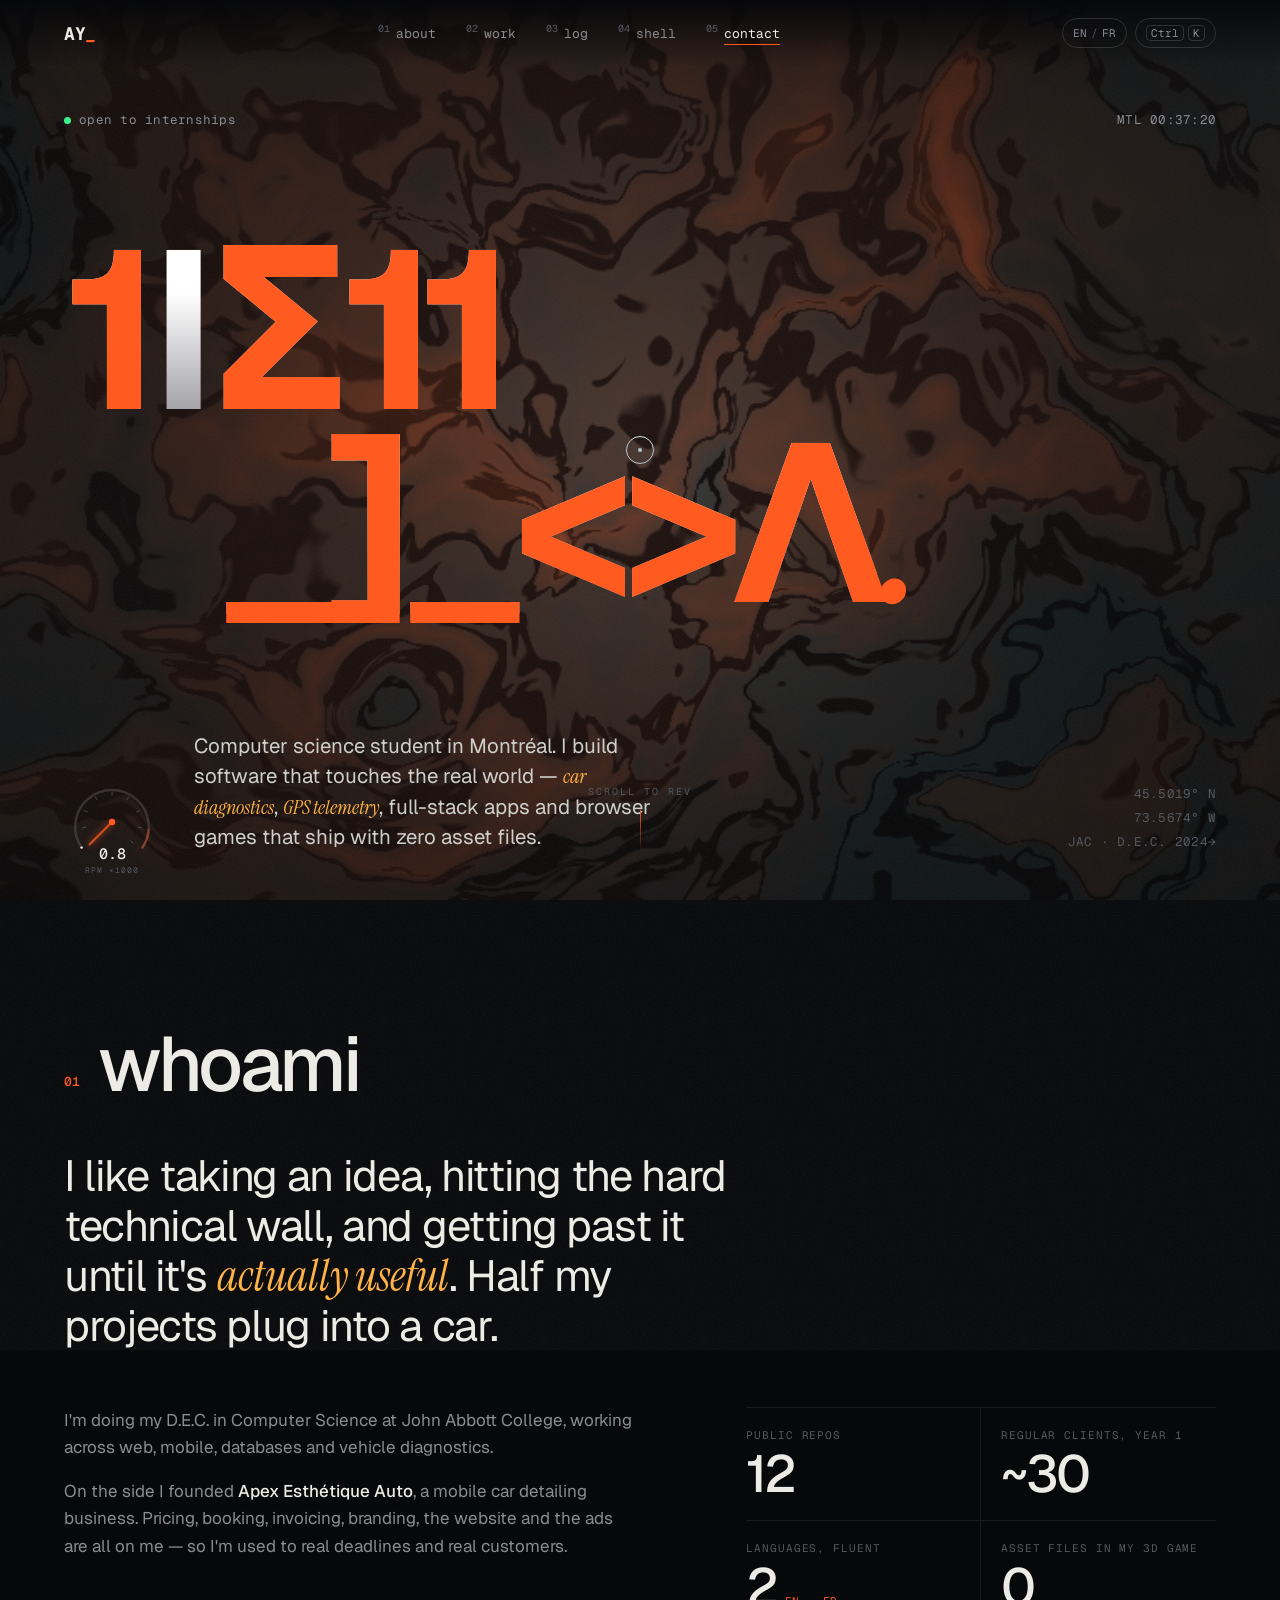
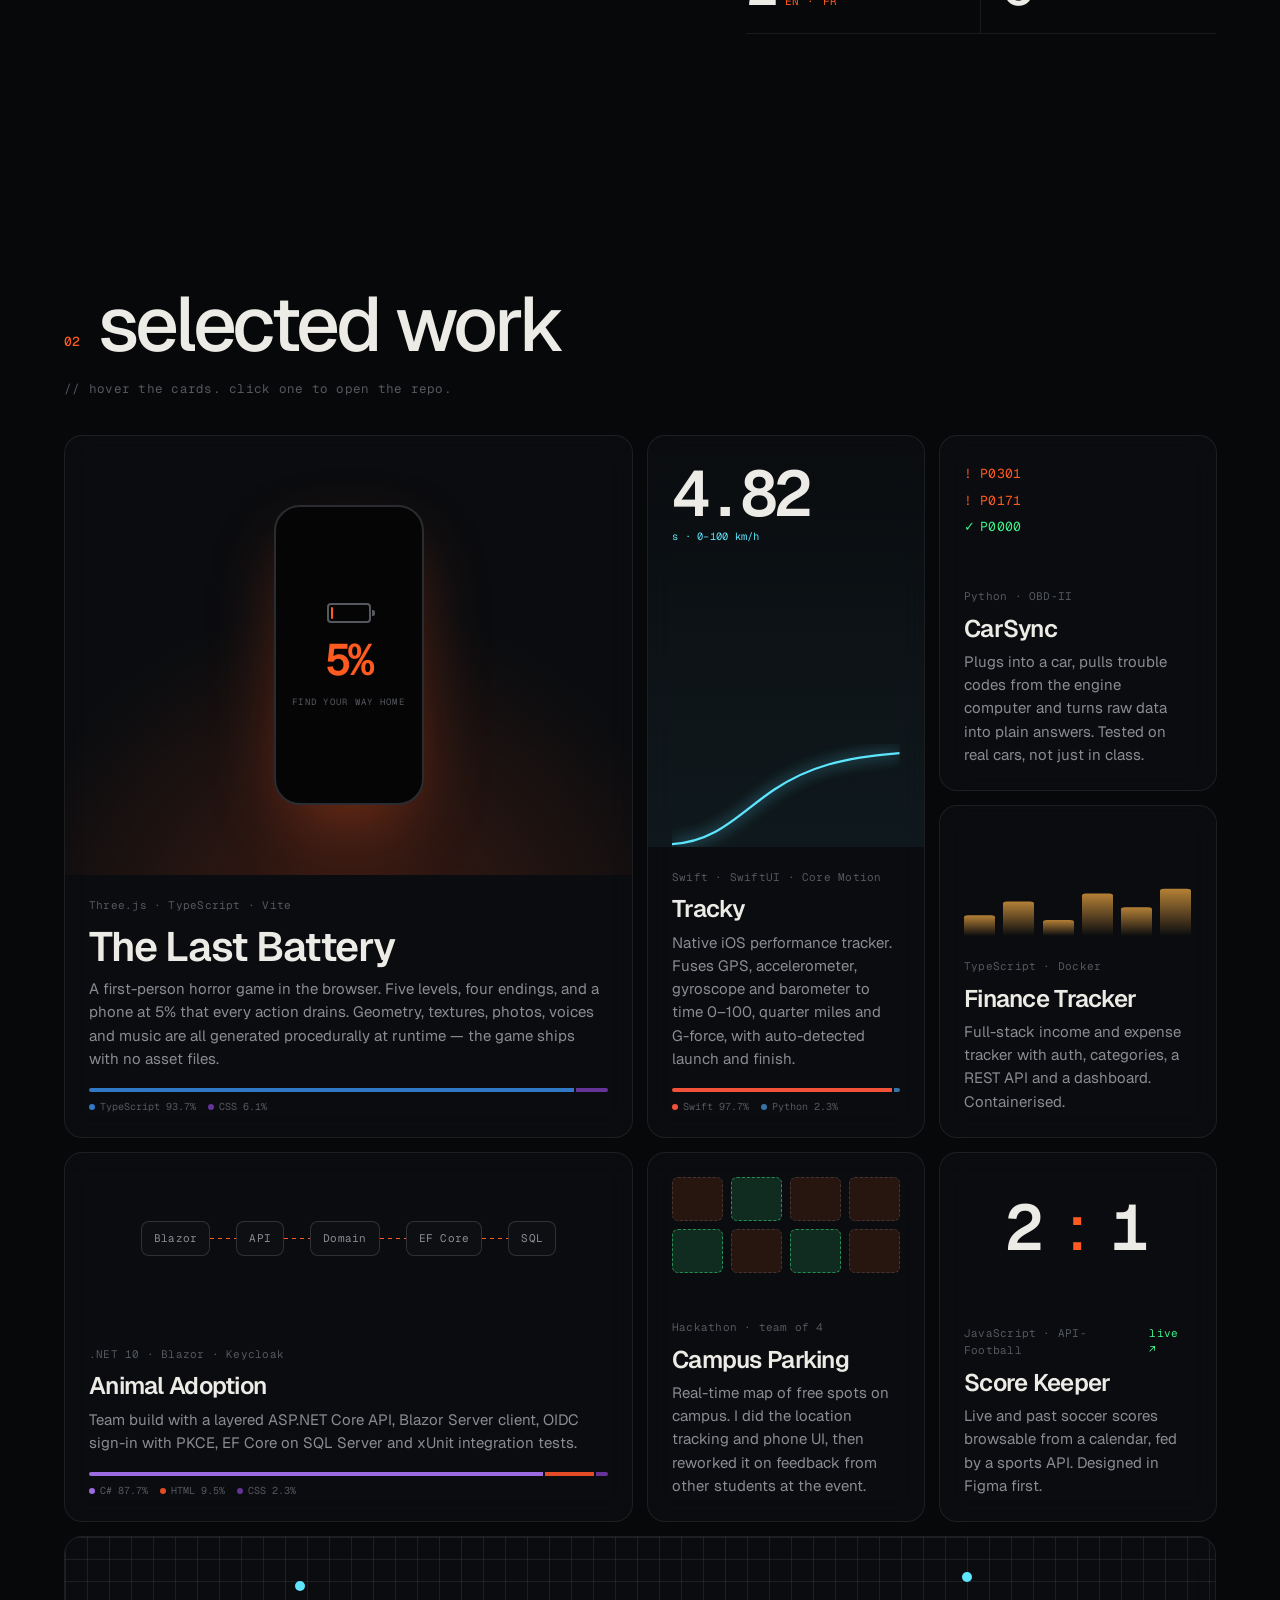
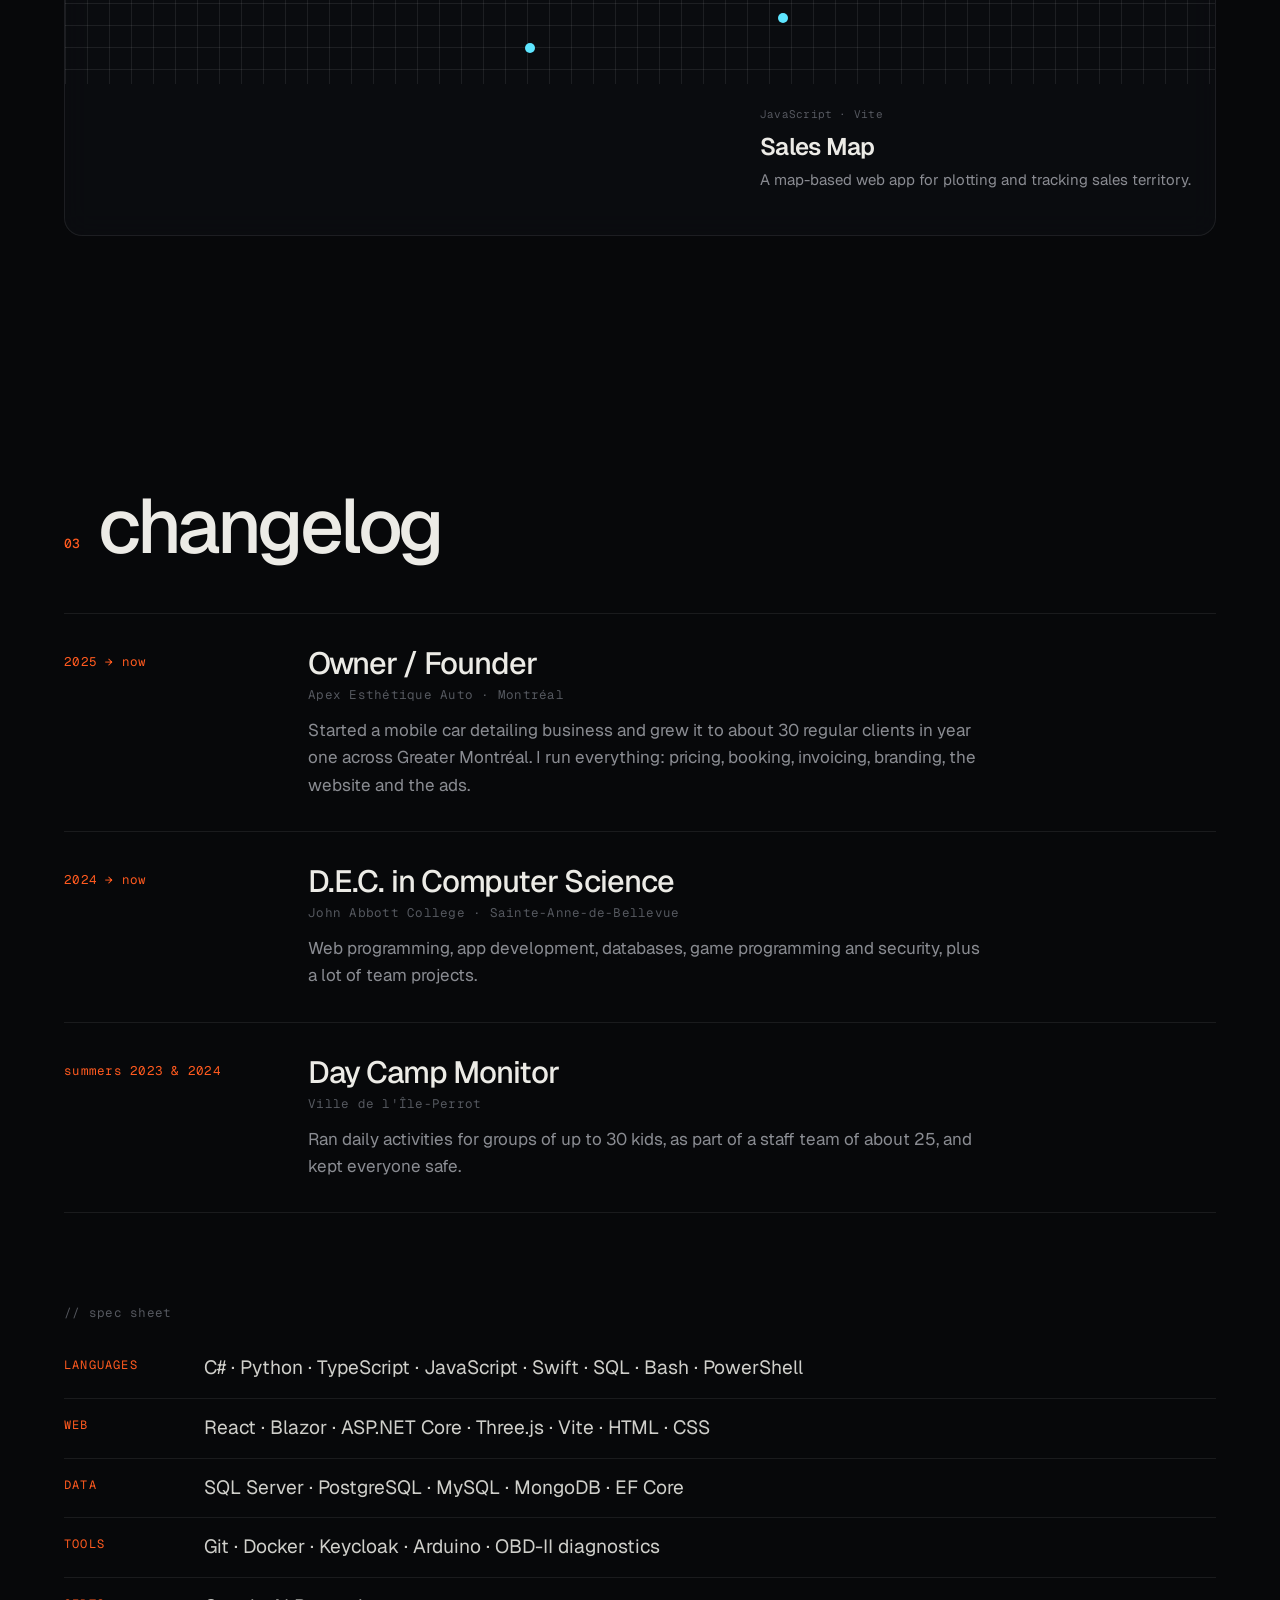
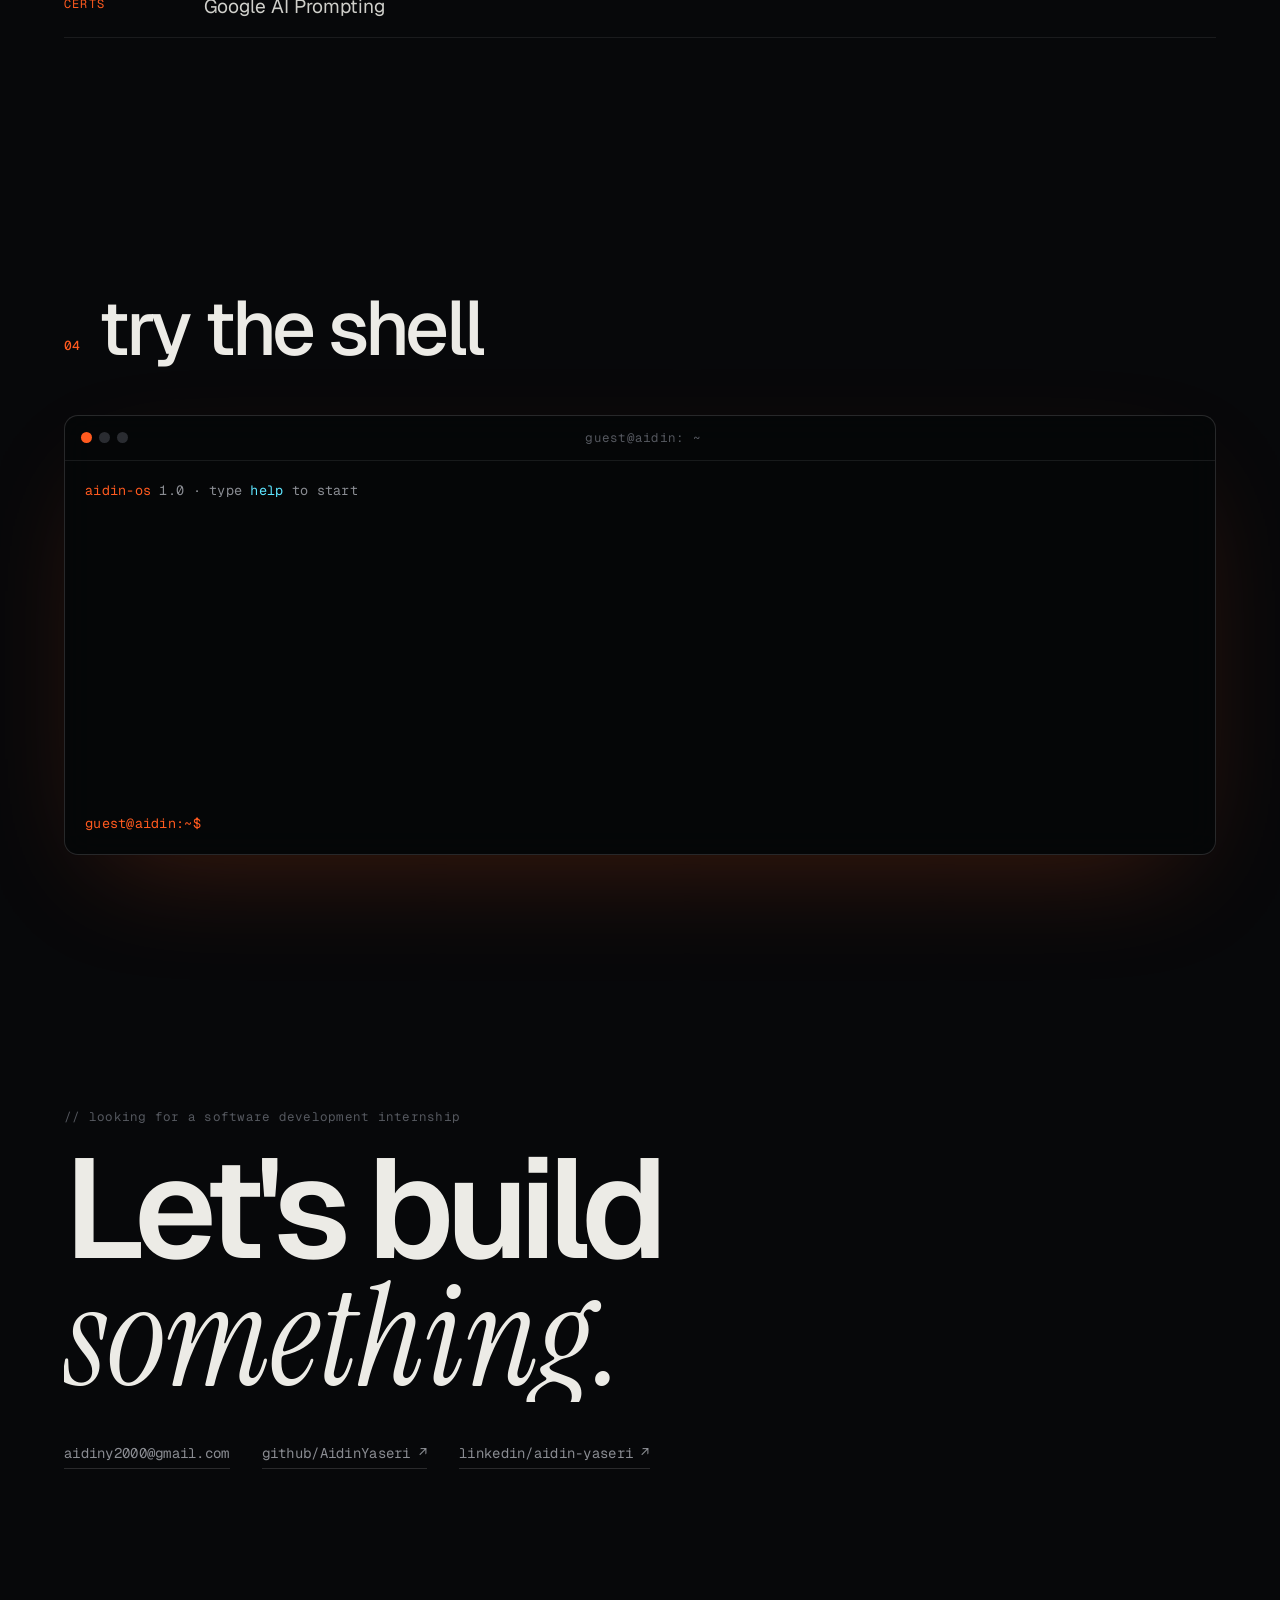
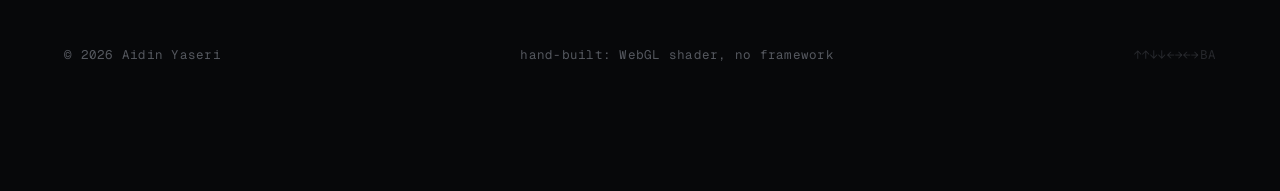
==== index.html @ 1626e25d "Add portfolio site Co-Authored-By: Claude Opus 5.5 <noreply@anthropic.com>" ====
<!doctype html>
<html lang="en">
<head>
<meta charset="utf-8">
<meta name="viewport" content="width=device-width, initial-scale=1">
<title>Aidin Yaseri — Software Developer</title>
<meta name="description" content="Aidin Yaseri: computer science student in Montréal building web apps, iOS telemetry, browser games and car diagnostic tools.">
<meta name="theme-color" content="#07080a">
<link rel="icon" href="data:image/svg+xml,%3Csvg xmlns='http://www.w3.org/2000/svg' viewBox='0 0 32 32'%3E%3Crect width='32' height='32' rx='6' fill='%2307080a'/%3E%3Ctext x='16' y='22' font-family='monospace' font-size='16' font-weight='700' fill='%23ff5a1f' text-anchor='middle'%3EAY%3C/text%3E%3C/svg%3E">
<link rel="preconnect" href="https://fonts.googleapis.com">
<link rel="preconnect" href="https://fonts.gstatic.com" crossorigin>
<link href="https://fonts.googleapis.com/css2?family=Geist:wght@300..800&family=Geist+Mono:wght@400..700&family=Instrument+Serif:ital@0;1&display=swap" rel="stylesheet">
<link rel="stylesheet" href="style.css">
</head>
<body>

<!-- ============ BOOT: OBD-style scan ============ -->
<div id="boot" aria-hidden="true">
  <pre id="boot-log"></pre>
  <div class="boot-bar"><span></span></div>
  <p class="boot-skip">press any key to skip</p>
</div>

<canvas id="gl" aria-hidden="true"></canvas>
<div class="grain" aria-hidden="true"></div>
<div id="cursor" aria-hidden="true"><span></span></div>

<!-- ============ HUD ============ -->
<header class="hud">
  <a href="#top" class="hud-logo" aria-label="Home">AY<span>_</span></a>
  <nav class="hud-nav" aria-label="Sections">
    <a href="#about"><span>01</span><i data-i18n="nav.about">about</i></a>
    <a href="#work"><span>02</span><i data-i18n="nav.work">work</i></a>
    <a href="#log"><span>03</span><i data-i18n="nav.log">log</i></a>
    <a href="#shell"><span>04</span><i data-i18n="nav.shell">shell</i></a>
    <a href="#contact"><span>05</span><i data-i18n="nav.contact">contact</i></a>
  </nav>
  <div class="hud-right">
    <button class="chip" id="lang" aria-label="Switch language">EN<b>/</b>FR</button>
    <button class="chip" id="cmdk-open" aria-label="Open command palette"><kbd>Ctrl</kbd><kbd>K</kbd></button>
  </div>
</header>

<!-- scroll tachometer -->
<div class="tach" aria-hidden="true">
  <svg viewBox="0 0 120 120">
    <path class="tach-track" d="M 22 92 A 46 46 0 1 1 98 92"/>
    <path class="tach-red" d="M 22 92 A 46 46 0 1 1 98 92"/>
    <path class="tach-fill" d="M 22 92 A 46 46 0 1 1 98 92"/>
    <g class="tach-ticks"></g>
    <line class="tach-needle" x1="60" y1="60" x2="60" y2="20"/>
    <circle cx="60" cy="60" r="4" fill="var(--hot)"/>
  </svg>
  <div class="tach-read"><b id="rpm">0</b><small>rpm ×1000</small></div>
</div>

<main id="top">

<!-- ============ HERO ============ -->
<section class="hero">
  <div class="hero-meta mono">
    <span><i class="dot"></i><span data-i18n="hero.status">open to internships</span></span>
    <span id="clock">MTL --:--:--</span>
  </div>

  <h1 class="hero-name">
    <span class="line"><span class="scramble" data-text="AIDIN">AIDIN</span></span>
    <span class="line indent"><span class="scramble" data-text="YASERI">YASERI</span><em class="serif">.</em></span>
  </h1>

  <div class="hero-foot">
    <p class="hero-lede" data-i18n="hero.lede">Computer science student in Montréal. I build software that touches the real world — <em class="serif">car diagnostics</em>, <em class="serif">GPS telemetry</em>, full-stack apps and browser games that ship with zero asset files.</p>
    <div class="hero-coords mono">
      <span>45.5019° N</span><span>73.5674° W</span><span>JAC · D.E.C. 2024→</span>
    </div>
  </div>

  <a href="#about" class="scroll-cue mono"><span data-i18n="hero.scroll">scroll to rev</span> <i></i></a>
</section>

<!-- ============ ABOUT ============ -->
<section id="about" class="section">
  <h2 class="sec-head"><span class="mono">01</span><span data-i18n="about.title">whoami</span></h2>

  <div class="about-grid">
    <p class="about-big reveal" data-i18n="about.big">I like taking an idea, hitting the hard technical wall, and getting past it until it's <em class="serif">actually useful</em>. Half my projects plug into a car.</p>

    <div class="about-copy reveal">
      <p data-i18n="about.p1">I'm doing my D.E.C. in Computer Science at John Abbott College, working across web, mobile, databases and vehicle diagnostics.</p>
      <p data-i18n="about.p2">On the side I founded <strong>Apex Esthétique Auto</strong>, a mobile car detailing business. Pricing, booking, invoicing, branding, the website and the ads are all on me — so I'm used to real deadlines and real customers.</p>
    </div>

    <dl class="stats reveal">
      <div><dt data-i18n="stat.repos">public repos</dt><dd><span class="count" data-to="12" id="repo-count">12</span></dd></div>
      <div><dt data-i18n="stat.clients">regular clients, year 1</dt><dd>~<span class="count" data-to="30">30</span></dd></div>
      <div><dt data-i18n="stat.langs">languages, fluent</dt><dd><span class="count" data-to="2">2</span><small>EN · FR</small></dd></div>
      <div><dt data-i18n="stat.assets">asset files in my 3D game</dt><dd><span class="count" data-to="0">0</span></dd></div>
    </dl>
  </div>
</section>

<!-- ============ WORK ============ -->
<section id="work" class="section">
  <h2 class="sec-head"><span class="mono">02</span><span data-i18n="work.title">selected work</span></h2>
  <p class="sec-sub mono" data-i18n="work.sub">// hover the cards. click one to open the repo.</p>

  <div class="bento">

    <a class="card c-xl" href="https://github.com/AidinYaseri/The-Last-Battery-" target="_blank" rel="noopener" data-repo="The-Last-Battery-">
      <div class="card-art art-battery" aria-hidden="true">
        <div class="phone"><div class="phone-bat"><span></span></div><b>5%</b><small data-i18n="p.battery.tag">find your way home</small></div>
      </div>
      <div class="card-body">
        <div class="card-top mono"><span>Three.js · TypeScript · Vite</span><span class="updated"></span></div>
        <h3>The Last Battery</h3>
        <p data-i18n="p.battery">A first-person horror game in the browser. Five levels, four endings, and a phone at 5% that every action drains. Geometry, textures, photos, voices and music are all generated procedurally at runtime — the game ships with no asset files.</p>
        <div class="langbar" data-langs='{"TypeScript":472914,"CSS":30853,"HTML":1155}'></div>
      </div>
    </a>

    <a class="card c-tall" href="https://github.com/AidinYaseri/TrackYourDrag" target="_blank" rel="noopener" data-repo="TrackYourDrag">
      <div class="card-art art-tracky" aria-hidden="true">
        <div class="gauge-read mono"><b id="tracky-t">4.82</b><small>s · 0–100 km/h</small></div>
        <svg viewBox="0 0 200 90" class="speedline"><path d="M0 88 C 40 86, 60 60, 90 40 S 150 12, 200 8"/></svg>
      </div>
      <div class="card-body">
        <div class="card-top mono"><span>Swift · SwiftUI · Core Motion</span><span class="updated"></span></div>
        <h3>Tracky</h3>
        <p data-i18n="p.tracky">Native iOS performance tracker. Fuses GPS, accelerometer, gyroscope and barometer to time 0–100, quarter miles and G-force, with auto-detected launch and finish.</p>
        <div class="langbar" data-langs='{"Swift":446550,"Python":10550}'></div>
      </div>
    </a>

    <a class="card c-wide" href="https://github.com/AidinYaseri/Team-5-Web-Programming" target="_blank" rel="noopener" data-repo="Team-5-Web-Programming">
      <div class="card-art art-arch mono" aria-hidden="true">
        <span>Blazor</span><i></i><span>API</span><i></i><span>Domain</span><i></i><span>EF Core</span><i></i><span>SQL</span>
      </div>
      <div class="card-body">
        <div class="card-top mono"><span>.NET 10 · Blazor · Keycloak</span><span class="updated"></span></div>
        <h3>Animal Adoption</h3>
        <p data-i18n="p.adopt">Team build with a layered ASP.NET Core API, Blazor Server client, OIDC sign-in with PKCE, EF Core on SQL Server and xUnit integration tests.</p>
        <div class="langbar" data-langs='{"C#":451674,"HTML":49011,"CSS":11784,"JavaScript":2385}'></div>
      </div>
    </a>

    <a class="card" href="https://github.com/AidinYaseri/Obd_project" target="_blank" rel="noopener" data-repo="Obd_project">
      <div class="card-art art-obd mono" aria-hidden="true"><span>P0301</span><span>P0171</span><span class="ok">P0000</span></div>
      <div class="card-body">
        <div class="card-top mono"><span>Python · OBD-II</span><span class="updated"></span></div>
        <h3>CarSync</h3>
        <p data-i18n="p.obd">Plugs into a car, pulls trouble codes from the engine computer and turns raw data into plain answers. Tested on real cars, not just in class.</p>
      </div>
    </a>

    <a class="card" href="https://github.com/AidinYaseri/Webll-Final-Finance-Tracker" target="_blank" rel="noopener" data-repo="Webll-Final-Finance-Tracker">
      <div class="card-art art-fin" aria-hidden="true"><i style="--h:40%"></i><i style="--h:65%"></i><i style="--h:30%"></i><i style="--h:80%"></i><i style="--h:55%"></i><i style="--h:90%"></i></div>
      <div class="card-body">
        <div class="card-top mono"><span>TypeScript · Docker</span><span class="updated"></span></div>
        <h3 data-i18n="p.fin.t">Finance Tracker</h3>
        <p data-i18n="p.fin">Full-stack income and expense tracker with auth, categories, a REST API and a dashboard. Containerised.</p>
      </div>
    </a>

    <div class="card">
      <div class="card-art art-park" aria-hidden="true"><i></i><i class="f"></i><i></i><i></i><i class="f"></i><i></i><i class="f"></i><i></i></div>
      <div class="card-body">
        <div class="card-top mono"><span data-i18n="p.park.tag">Hackathon · team of 4</span></div>
        <h3 data-i18n="p.park.t">Campus Parking</h3>
        <p data-i18n="p.park">Real-time map of free spots on campus. I did the location tracking and phone UI, then reworked it on feedback from other students at the event.</p>
      </div>
    </div>

    <a class="card" href="https://aidinyaseri.github.io/Soccer-Score-keeper/" target="_blank" rel="noopener" data-repo="Soccer-Score-keeper">
      <div class="card-art art-score mono" aria-hidden="true"><b>2</b><span>:</span><b>1</b></div>
      <div class="card-body">
        <div class="card-top mono"><span>JavaScript · API-Football</span><span class="live">live ↗</span></div>
        <h3>Score Keeper</h3>
        <p data-i18n="p.score">Live and past soccer scores browsable from a calendar, fed by a sports API. Designed in Figma first.</p>
      </div>
    </a>

    <a class="card c-full" href="https://github.com/AidinYaseri/Sales_map_WPA" target="_blank" rel="noopener" data-repo="Sales_map_WPA">
      <div class="card-art art-map" aria-hidden="true"><i style="--x:20%;--y:30%"></i><i style="--x:62%;--y:52%"></i><i style="--x:40%;--y:72%"></i><i style="--x:78%;--y:24%"></i></div>
      <div class="card-body">
        <div class="card-top mono"><span>JavaScript · Vite</span><span class="updated"></span></div>
        <h3>Sales Map</h3>
        <p data-i18n="p.map">A map-based web app for plotting and tracking sales territory.</p>
      </div>
    </a>

  </div>
</section>

<!-- ============ LOG ============ -->
<section id="log" class="section">
  <h2 class="sec-head"><span class="mono">03</span><span data-i18n="log.title">changelog</span></h2>

  <ol class="timeline">
    <li class="reveal">
      <span class="t-when mono" data-i18n="log.1.when">2025 → now</span>
      <div>
        <h3 data-i18n="log.1.role">Owner / Founder</h3>
        <p class="t-where mono">Apex Esthétique Auto · Montréal</p>
        <p data-i18n="log.1.body">Started a mobile car detailing business and grew it to about 30 regular clients in year one across Greater Montréal. I run everything: pricing, booking, invoicing, branding, the website and the ads.</p>
      </div>
    </li>
    <li class="reveal">
      <span class="t-when mono" data-i18n="log.2.when">2024 → now</span>
      <div>
        <h3 data-i18n="log.2.role">D.E.C. in Computer Science</h3>
        <p class="t-where mono">John Abbott College · Sainte-Anne-de-Bellevue</p>
        <p data-i18n="log.2.body">Web programming, app development, databases, game programming and security, plus a lot of team projects.</p>
      </div>
    </li>
    <li class="reveal">
      <span class="t-when mono" data-i18n="log.3.when">summers 2023 & 2024</span>
      <div>
        <h3 data-i18n="log.3.role">Day Camp Monitor</h3>
        <p class="t-where mono">Ville de l'Île-Perrot</p>
        <p data-i18n="log.3.body">Ran daily activities for groups of up to 30 kids, as part of a staff team of about 25, and kept everyone safe.</p>
      </div>
    </li>
  </ol>

  <div class="stack reveal">
    <h3 class="mono" data-i18n="stack.title">// spec sheet</h3>
    <table>
      <tr><th data-i18n="stack.lang">languages</th><td>C# · Python · TypeScript · JavaScript · Swift · SQL · Bash · PowerShell</td></tr>
      <tr><th data-i18n="stack.web">web</th><td>React · Blazor · ASP.NET Core · Three.js · Vite · HTML · CSS</td></tr>
      <tr><th data-i18n="stack.data">data</th><td>SQL Server · PostgreSQL · MySQL · MongoDB · EF Core</td></tr>
      <tr><th data-i18n="stack.tools">tools</th><td>Git · Docker · Keycloak · Arduino · OBD-II diagnostics</td></tr>
      <tr><th data-i18n="stack.cert">certs</th><td>Google AI Prompting</td></tr>
    </table>
  </div>
</section>

<!-- ============ SHELL ============ -->
<section id="shell" class="section">
  <h2 class="sec-head"><span class="mono">04</span><span data-i18n="shell.title">try the shell</span></h2>
  <div class="term reveal" id="term">
    <div class="term-bar mono"><i></i><i></i><i></i><span>guest@aidin: ~</span></div>
    <div class="term-out mono" id="term-out" aria-live="polite"></div>
    <label class="term-in mono"><span class="prompt">guest@aidin:~$</span><input id="term-input" autocomplete="off" spellcheck="false" aria-label="Terminal input"></label>
  </div>
</section>

<!-- ============ CONTACT ============ -->
<section id="contact" class="section contact">
  <p class="mono contact-pre" data-i18n="contact.pre">// looking for a software development internship</p>
  <a class="contact-big" href="mailto:aidiny2000@gmail.com" id="mail">
    <span data-i18n="contact.big">Let's build</span> <em class="serif" data-i18n="contact.em">something.</em>
  </a>
  <div class="contact-links mono">
    <a href="mailto:aidiny2000@gmail.com">aidiny2000@gmail.com</a>
    <a href="https://github.com/AidinYaseri" target="_blank" rel="noopener">github/AidinYaseri ↗</a>
    <a href="https://www.linkedin.com/in/aidin-yaseri/" target="_blank" rel="noopener">linkedin/aidin-yaseri ↗</a>
  </div>
  <footer class="mono">
    <span>© <span id="year">2026</span> Aidin Yaseri</span>
    <span data-i18n="footer.built">hand-built: WebGL shader, no framework</span>
    <span class="hint">↑↑↓↓←→←→BA</span>
  </footer>
</section>

</main>

<!-- ============ COMMAND PALETTE ============ -->
<dialog id="cmdk" aria-label="Command palette">
  <input id="cmdk-input" placeholder="Type a command…" autocomplete="off" spellcheck="false">
  <ul id="cmdk-list" role="listbox"></ul>
  <p class="mono cmdk-foot">↑↓ navigate · ↵ run · esc close</p>
</dialog>

<script src="main.js" type="module"></script>
</body>
</html>
---- style.css ----
/* ============================================================
   Aidin Yaseri — portfolio
   instrument-cluster dark, redline orange, telemetry cyan
   ============================================================ */

@property --a { syntax: "<angle>"; initial-value: 0deg; inherits: false; }
@property --p { syntax: "<number>"; initial-value: 0; inherits: true; }

:root {
  --bg: #07080a;
  --bg2: #0d0f13;
  --line: rgba(255,255,255,.08);
  --line2: rgba(255,255,255,.14);
  --fg: #ecebe6;
  --dim: #8a8c92;
  --mute: #55585f;
  --hot: #ff5a1f;
  --hot2: #ffb347;
  --cool: #5ee6ff;
  --sans: "Geist", ui-sans-serif, system-ui, sans-serif;
  --mono: "Geist Mono", ui-monospace, "Cascadia Code", monospace;
  --serif: "Instrument Serif", Georgia, serif;
  --pad: clamp(20px, 5vw, 72px);
  --ease: cubic-bezier(.2,.8,.2,1);
}

*, *::before, *::after { box-sizing: border-box; }
html { scroll-behavior: smooth; scrollbar-color: var(--mute) var(--bg); }
body {
  margin: 0; background: var(--bg); color: var(--fg);
  font: 400 17px/1.6 var(--sans);
  -webkit-font-smoothing: antialiased;
  overflow-x: hidden;
}
body.booting { overflow: hidden; }
::selection { background: var(--hot); color: #000; }
a { color: inherit; text-decoration: none; }
.mono { font-family: var(--mono); font-size: 12.5px; letter-spacing: .02em; }
.serif { font-family: var(--serif); font-style: italic; font-weight: 400; letter-spacing: 0; }
em.serif { color: var(--hot2); }
button { font: inherit; color: inherit; background: none; border: 0; cursor: pointer; }
:focus-visible { outline: 1px solid var(--hot); outline-offset: 3px; }

/* ---------- background layers ---------- */
#gl { position: fixed; inset: 0; width: 100%; height: 100%; z-index: -2; display: block; }
.grain {
  position: fixed; inset: -50%; z-index: -1; pointer-events: none; opacity: .07;
  background-image: url("data:image/svg+xml,%3Csvg xmlns='http://www.w3.org/2000/svg' width='160' height='160'%3E%3Cfilter id='n'%3E%3CfeTurbulence type='fractalNoise' baseFrequency='.9' numOctaves='3' stitchTiles='stitch'/%3E%3C/filter%3E%3Crect width='100%25' height='100%25' filter='url(%23n)'/%3E%3C/svg%3E");
  animation: grain 1s steps(6) infinite;
}
@keyframes grain { 0%{transform:translate(0,0)} 25%{transform:translate(-3%,2%)} 50%{transform:translate(2%,-4%)} 75%{transform:translate(-1%,3%)} 100%{transform:translate(3%,1%)} }

/* ---------- boot ---------- */
#boot {
  position: fixed; inset: 0; z-index: 100; background: var(--bg);
  display: grid; place-content: center; gap: 18px; padding: var(--pad);
  transition: clip-path .9s var(--ease);
  clip-path: inset(0 0 0 0);
}
#boot.done { clip-path: inset(0 0 100% 0); }
#boot-log { margin: 0; font: 13px/1.7 var(--mono); color: var(--dim); min-height: 13.6em; width: min(560px, 86vw); white-space: pre-wrap; }
#boot-log .ok { color: var(--cool); } #boot-log .hot { color: var(--hot); }
.boot-bar { height: 2px; background: var(--line); width: min(560px, 86vw); overflow: hidden; }
.boot-bar span { display: block; height: 100%; width: 0; background: var(--hot); box-shadow: 0 0 12px var(--hot); transition: width .2s; }
.boot-skip { margin: 0; font: 11px var(--mono); color: var(--mute); text-transform: uppercase; letter-spacing: .2em; }

/* ---------- cursor ---------- */
#cursor { position: fixed; left: 0; top: 0; z-index: 90; pointer-events: none; mix-blend-mode: difference; }
#cursor span {
  position: absolute; width: 28px; height: 28px; margin: -14px 0 0 -14px;
  border: 1px solid #fff; border-radius: 50%;
  transition: width .25s var(--ease), height .25s var(--ease), margin .25s var(--ease), background .25s;
}
#cursor::after { content:""; position:absolute; width:4px; height:4px; margin:-2px 0 0 -2px; background:#fff; border-radius:50%; }
#cursor.big span { width: 64px; height: 64px; margin: -32px 0 0 -32px; background: #fff; }
@media (hover: none), (pointer: coarse) { #cursor { display: none; } }
@media (hover: hover) and (pointer: fine) { body, a, button { cursor: none; } input { cursor: text; } }

/* ---------- HUD ---------- */
.hud {
  position: fixed; inset: 0 0 auto 0; z-index: 50;
  display: flex; align-items: center; justify-content: space-between; gap: 16px;
  padding: 18px var(--pad);
  background: linear-gradient(var(--bg) 0%, transparent 100%);
}
.hud-logo { font: 700 18px var(--mono); letter-spacing: -.02em; }
.hud-logo span { color: var(--hot); animation: blink 1.1s steps(1) infinite; }
@keyframes blink { 50% { opacity: 0; } }
.hud-nav { display: flex; gap: clamp(10px, 2.4vw, 30px); font: 13px var(--mono); }
.hud-nav a { display: flex; gap: 6px; color: var(--dim); transition: color .2s; }
.hud-nav a span { color: var(--mute); font-size: 10px; translate: 0 -3px; }
.hud-nav a i { font-style: normal; position: relative; }
.hud-nav a i::after { content:""; position:absolute; left:0; right:0; bottom:-3px; height:1px; background:var(--hot); scale:0 1; transform-origin:left; transition: scale .3s var(--ease); }
.hud-nav a:hover, .hud-nav a.on { color: var(--fg); }
.hud-nav a:hover i::after, .hud-nav a.on i::after { scale: 1 1; }
.hud-right { display: flex; gap: 8px; }
.chip { font: 11px var(--mono); padding: 6px 10px; border: 1px solid var(--line2); border-radius: 999px; color: var(--dim); display: flex; gap: 4px; align-items: center; transition: border-color .2s, color .2s; backdrop-filter: blur(8px); }
.chip:hover { color: var(--fg); border-color: var(--hot); }
.chip b { color: var(--mute); font-weight: 400; }
kbd { font: inherit; padding: 0 4px; border: 1px solid var(--line2); border-radius: 4px; }
@media (max-width: 760px) { .hud-nav { display: none; } }

/* ---------- tachometer ---------- */
.tach { position: fixed; left: var(--pad); bottom: 22px; z-index: 40; width: 96px; pointer-events: none; }
.tach svg { width: 96px; overflow: visible; }
.tach path { fill: none; stroke-width: 3; stroke-linecap: round; }
.tach-track { stroke: var(--line2); }
.tach-red { stroke: var(--hot); stroke-dasharray: 0 175 50 999; opacity: .35; }
.tach-fill { stroke: var(--fg); stroke-dasharray: calc(var(--p) * 225) 999; }
.tach-ticks line { stroke: var(--mute); stroke-width: 1; }
.tach-needle { stroke: var(--hot); stroke-width: 2; stroke-linecap: round; transform-origin: 60px 60px; transform: rotate(calc(-135deg + var(--p) * 270deg)); filter: drop-shadow(0 0 4px var(--hot)); }
.tach-read { position: absolute; left: 0; right: 0; top: 70px; text-align: center; font: 10px var(--mono); color: var(--mute); }
.tach-read b { display: block; font-size: 15px; color: var(--fg); font-weight: 500; }
.tach-read small { font-size: 8px; letter-spacing: .12em; text-transform: uppercase; }
.tach.redline .tach-read b { color: var(--hot); }
@media (max-width: 1100px) { .tach { display: none; } }

/* ---------- layout ---------- */
main { position: relative; }
.section { padding: clamp(90px, 14vh, 160px) var(--pad); max-width: 1400px; margin: 0 auto; }
.sec-head {
  display: flex; align-items: baseline; gap: 18px; margin: 0 0 48px;
  font: 500 clamp(36px, 6vw, 84px)/1 var(--sans); letter-spacing: -.045em;
}
.sec-head .mono { font-size: 13px; color: var(--hot); letter-spacing: 0; translate: 0 -.4em; }
.sec-sub { color: var(--mute); margin: -32px 0 36px; }

/* ---------- hero ---------- */
.hero {
  min-height: 100svh; padding: 110px var(--pad) 48px;
  display: grid; grid-template-rows: auto 1fr auto; position: relative;
}
.hero-meta { display: flex; justify-content: space-between; color: var(--dim); }
.hero-meta > span { display: flex; align-items: center; gap: 8px; }
.dot { width: 7px; height: 7px; border-radius: 50%; background: #3ef08a; box-shadow: 0 0 0 0 #3ef08a88; animation: ping 2s infinite; }
@keyframes ping { 70% { box-shadow: 0 0 0 9px #3ef08a00; } 100% { box-shadow: 0 0 0 0 #3ef08a00; } }
.hero-name {
  align-self: center; margin: 0;
  font: 700 clamp(64px, 17.5vw, 300px)/.82 var(--sans); letter-spacing: -.065em;
  text-transform: uppercase;
}
.hero-name .line { display: block; overflow: hidden; padding-bottom: .04em; }
.hero-name .line > * { display: inline-block; }
.hero-name .indent { padding-left: 12vw; }
.hero-name em.serif { text-transform: none; color: var(--hot); font-size: 1.1em; line-height: 0; }
.scramble { background: linear-gradient(180deg, #fff 30%, #9a9aa0); -webkit-background-clip: text; background-clip: text; color: transparent; }
.scramble .gl { color: var(--hot); -webkit-text-fill-color: var(--hot); }
.hero-ready .hero-name .line > * { animation: rise 1.1s var(--ease) both; }
.hero-ready .hero-name .line:nth-child(2) > * { animation-delay: .08s; }
@keyframes rise { from { transform: translateY(105%); } }
.hero-foot { display: flex; justify-content: space-between; align-items: end; gap: 32px; flex-wrap: wrap; }
.hero-lede { max-width: 34ch; margin: 0; font-size: clamp(18px, 1.6vw, 23px); line-height: 1.45; color: #cfcfca; }
.hero-coords { display: grid; gap: 4px; color: var(--mute); text-align: right; }
.scroll-cue { position: absolute; left: 50%; bottom: 48px; translate: -50% 0; color: var(--mute); display: flex; flex-direction: column; align-items: center; gap: 10px; text-transform: uppercase; letter-spacing: .2em; font-size: 10px; }
.scroll-cue i { width: 1px; height: 42px; background: linear-gradient(var(--hot), transparent); animation: drip 1.8s var(--ease) infinite; transform-origin: top; }
@keyframes drip { 0% { scale: 1 0; } 50% { scale: 1 1; } 100% { scale: 1 1; opacity: 0; } }
@media (max-width: 1100px) { .scroll-cue { display: none; } }
@media (max-width: 760px) { .hero-coords { text-align: left; } }
/* keep the tach clear of the hero lede on wide screens */
@media (min-width: 1101px) { .hero-lede { margin-left: 130px; } }

/* ---------- reveal (scroll-driven where supported) ---------- */
.reveal { opacity: 0; translate: 0 40px; transition: opacity .9s var(--ease), translate .9s var(--ease); }
.reveal.in { opacity: 1; translate: 0 0; }
@supports (animation-timeline: view()) {
  .reveal { opacity: 1; translate: none; transition: none; animation: reveal linear both; animation-timeline: view(); animation-range: entry 0% cover 30%; }
  @keyframes reveal { from { opacity: 0; translate: 0 60px; filter: blur(6px); } }
}

/* ---------- about ---------- */
.about-grid { display: grid; grid-template-columns: 1.3fr 1fr; gap: 56px 72px; }
.about-big { grid-column: 1 / -1; margin: 0; font: 400 clamp(26px, 3.4vw, 50px)/1.15 var(--sans); letter-spacing: -.03em; max-width: 24ch; }
.about-copy p { margin: 0 0 1em; color: var(--dim); max-width: 52ch; }
.about-copy strong { color: var(--fg); font-weight: 500; }
.stats { display: grid; grid-template-columns: 1fr 1fr; margin: 0; border-top: 1px solid var(--line); }
.stats div { padding: 20px 0; border-bottom: 1px solid var(--line); }
.stats div:nth-child(odd) { border-right: 1px solid var(--line); padding-right: 16px; }
.stats div:nth-child(even) { padding-left: 20px; }
.stats dt { font: 11px var(--mono); color: var(--mute); text-transform: uppercase; letter-spacing: .08em; }
.stats dd { margin: 6px 0 0; font: 500 52px/1 var(--sans); letter-spacing: -.05em; }
.stats dd small { font: 11px var(--mono); color: var(--hot); margin-left: 8px; letter-spacing: .05em; }
@media (max-width: 860px) { .about-grid { grid-template-columns: 1fr; } }

/* ---------- bento ---------- */
.bento { display: grid; grid-template-columns: repeat(4, 1fr); grid-auto-rows: minmax(300px, auto); grid-auto-flow: dense; gap: 14px; }
.c-xl { grid-column: span 2; grid-row: span 2; }
.c-tall { grid-row: span 2; }
.c-wide { grid-column: span 2; }
.c-full { grid-column: 1 / -1; flex-direction: row-reverse; min-height: 240px; }
.c-full .card-body { flex: 1; align-self: end; max-width: 520px; }
.c-full .card-art { flex: 1.4; }
@media (max-width: 640px) { .c-full { flex-direction: column; } }
@media (max-width: 1100px) { .bento { grid-template-columns: repeat(2, 1fr); } .c-tall { grid-row: span 1; } }
@media (max-width: 640px) { .bento { grid-template-columns: 1fr; } .c-xl, .c-wide { grid-column: auto; grid-row: auto; } }

.card {
  --mx: 50%; --my: 50%; --rx: 0deg; --ry: 0deg;
  position: relative; isolation: isolate; overflow: hidden;
  display: flex; flex-direction: column;
  border-radius: 18px; background: rgba(13,15,19,.72);
  border: 1px solid var(--line);
  transform: perspective(900px) rotateX(var(--rx)) rotateY(var(--ry));
  transition: transform .5s var(--ease), border-color .3s;
  backdrop-filter: blur(14px);
}
.card:hover { transition: transform .08s linear, border-color .3s; }
/* spotlight that follows the pointer */
.card::before {
  content: ""; position: absolute; inset: 0; z-index: -1; opacity: 0; transition: opacity .3s;
  background: radial-gradient(420px circle at var(--mx) var(--my), rgba(255,90,31,.16), transparent 60%);
}
/* rotating conic border */
.card::after {
  content: ""; position: absolute; inset: 0; border-radius: inherit; padding: 1px; opacity: 0; transition: opacity .3s;
  background: conic-gradient(from var(--a), transparent 0 70%, var(--hot) 85%, var(--cool) 95%, transparent);
  -webkit-mask: linear-gradient(#000 0 0) content-box, linear-gradient(#000 0 0); -webkit-mask-composite: xor; mask-composite: exclude;
  animation: spin 4s linear infinite;
}
@keyframes spin { to { --a: 360deg; } }
.card:hover::before, .card:hover::after { opacity: 1; }
.card-art { flex: 1; min-height: 130px; position: relative; overflow: hidden; }
.card-body { padding: 22px 24px 24px; }
.card-top { display: flex; justify-content: space-between; gap: 10px; color: var(--mute); font-size: 11px; margin-bottom: 10px; }
.card-top .live { color: #3ef08a; }
.card h3 { margin: 0 0 8px; font: 600 24px/1.1 var(--sans); letter-spacing: -.03em; }
.c-xl h3 { font-size: clamp(30px, 3.2vw, 48px); }
.card p { margin: 0; color: var(--dim); font-size: 15px; line-height: 1.55; }
.langbar { display: flex; height: 4px; border-radius: 4px; overflow: hidden; margin-top: 18px; gap: 2px; }
.langbar i { display: block; height: 100%; }
.langkey { display: flex; flex-wrap: wrap; gap: 4px 12px; margin-top: 8px; font: 10px var(--mono); color: var(--mute); }
.langkey span::before { content: ""; display: inline-block; width: 6px; height: 6px; border-radius: 50%; background: var(--c); margin-right: 5px; }

/* card art */
.art-battery { display: grid; place-items: center; background: radial-gradient(circle at 50% 120%, rgba(255,90,31,.22), transparent 60%); }
.phone { width: 150px; aspect-ratio: 9/18; border: 2px solid #2a2c31; border-radius: 26px; background: #050506; display: grid; place-content: center; justify-items: center; gap: 8px; box-shadow: 0 30px 80px -20px rgba(255,90,31,.45); transition: transform .6s var(--ease); }
.card:hover .phone { transform: translateY(-8px) rotate(-3deg); }
.phone b { font: 600 44px var(--mono); color: var(--hot); letter-spacing: -.05em; animation: flicker 3.2s infinite; }
.phone small { font: 9px var(--mono); color: var(--mute); text-transform: uppercase; letter-spacing: .14em; }
.phone-bat { width: 44px; height: 20px; border: 2px solid var(--mute); border-radius: 4px; padding: 2px; position: relative; }
.phone-bat::after { content:""; position:absolute; right:-6px; top:5px; width:3px; height:6px; background:var(--mute); border-radius:0 2px 2px 0; }
.phone-bat span { display:block; width: 8%; height: 100%; background: var(--hot); border-radius: 1px; }
@keyframes flicker { 0%,100%{opacity:1} 92%{opacity:1} 93%{opacity:.2} 94%{opacity:1} 96%{opacity:.4} 97%{opacity:1} }

.art-tracky { padding: 26px 24px 0; display: flex; flex-direction: column; justify-content: space-between; background: linear-gradient(180deg, transparent, rgba(94,230,255,.06)); }
.gauge-read b { display: block; font: 600 64px/1 var(--mono); letter-spacing: -.06em; color: var(--fg); }
.gauge-read small { color: var(--cool); }
.speedline { width: 100%; }
.speedline path { fill: none; stroke: var(--cool); stroke-width: 2; stroke-dasharray: 260; stroke-dashoffset: 260; filter: drop-shadow(0 0 6px var(--cool)); transition: stroke-dashoffset 1.6s var(--ease); }
.card:hover .speedline path, .speedline.in path { stroke-dashoffset: 0; }

.art-arch { display: flex; align-items: center; justify-content: center; gap: 0; padding: 20px; flex-wrap: wrap; }
.art-arch span { padding: 8px 12px; border: 1px solid var(--line2); border-radius: 8px; color: var(--dim); font-size: 11px; background: var(--bg2); }
.art-arch i { width: 26px; height: 1px; background: repeating-linear-gradient(90deg, var(--hot) 0 4px, transparent 4px 8px); background-size: 16px 1px; animation: flow .6s linear infinite; }
@keyframes flow { to { background-position: 16px 0; } }

.art-obd { display: flex; flex-direction: column; align-items: flex-start; justify-content: center; gap: 6px; padding: 24px; font-size: 13px; }
.art-obd span { color: var(--hot); padding-left: 16px; position: relative; }
.art-obd span::before { content: "!"; position: absolute; left: 0; color: var(--hot); }
.art-obd span.ok { color: #3ef08a; } .art-obd span.ok::before { content: "✓"; color: #3ef08a; }

.art-fin { display: flex; align-items: flex-end; gap: 8px; padding: 24px 24px 0; }
.art-fin i { flex: 1; height: var(--h); background: linear-gradient(var(--hot2), transparent); border-radius: 4px 4px 0 0; opacity: .7; transform-origin: bottom; transition: scale .6s var(--ease); scale: 1 .5; }
.card:hover .art-fin i { scale: 1 1; }
.art-fin i:nth-child(2n) { transition-delay: .05s; } .art-fin i:nth-child(3n) { transition-delay: .1s; }

.art-park { display: grid; grid-template-columns: repeat(4, 1fr); gap: 8px; padding: 24px; align-content: center; }
.art-park i { height: 44px; border: 1px dashed var(--line2); border-radius: 6px; background: rgba(255,90,31,.12); }
.art-park i.f { background: rgba(62,240,138,.14); border-color: rgba(62,240,138,.5); animation: pulse 2.4s infinite; }
@keyframes pulse { 50% { background: rgba(62,240,138,.04); } }

.art-score { display: flex; align-items: center; justify-content: center; gap: 14px; font-size: 64px; color: var(--fg); }
.art-score b { font-weight: 600; } .art-score span { color: var(--hot); animation: blink 1s steps(1) infinite; }

.art-map { background-image: linear-gradient(var(--line) 1px, transparent 1px), linear-gradient(90deg, var(--line) 1px, transparent 1px); background-size: 22px 22px; }
.art-map i { position: absolute; left: var(--x); top: var(--y); width: 10px; height: 10px; border-radius: 50%; background: var(--cool); box-shadow: 0 0 0 0 var(--cool); animation: ping2 2.4s infinite; }
.art-map i:nth-child(2) { animation-delay: .6s; } .art-map i:nth-child(3) { animation-delay: 1.2s; } .art-map i:nth-child(4) { animation-delay: 1.8s; }
@keyframes ping2 { 70% { box-shadow: 0 0 0 16px transparent; } }

/* ---------- timeline ---------- */
.timeline { list-style: none; margin: 0 0 90px; padding: 0; border-top: 1px solid var(--line); }
.timeline li { display: grid; grid-template-columns: 220px 1fr; gap: 24px; padding: 32px 0; border-bottom: 1px solid var(--line); position: relative; }
.timeline li::before { content: ""; position: absolute; left: 0; top: -1px; height: 1px; width: 0; background: var(--hot); transition: width .8s var(--ease); }
.timeline li:hover::before { width: 100%; }
.t-when { color: var(--hot); padding-top: 6px; }
.timeline h3 { margin: 0; font: 500 clamp(22px, 2.4vw, 32px)/1.15 var(--sans); letter-spacing: -.03em; }
.t-where { color: var(--mute); margin: 4px 0 12px; }
.timeline p:last-child { margin: 0; color: var(--dim); max-width: 62ch; }
@media (max-width: 700px) { .timeline li { grid-template-columns: 1fr; gap: 6px; } }

.stack h3 { color: var(--mute); font-weight: 400; margin: 0 0 16px; }
.stack table { width: 100%; border-collapse: collapse; }
.stack th, .stack td { text-align: left; padding: 14px 0; border-bottom: 1px solid var(--line); vertical-align: top; }
.stack th { font: 400 12px var(--mono); color: var(--hot); width: 140px; text-transform: uppercase; letter-spacing: .1em; padding-top: 18px; }
.stack td { font-size: clamp(16px, 1.5vw, 20px); color: #cfcfca; }

/* ---------- terminal ---------- */
.term { border: 1px solid var(--line2); border-radius: 14px; background: rgba(5,6,8,.85); backdrop-filter: blur(16px); overflow: hidden; box-shadow: 0 40px 120px -40px rgba(255,90,31,.25); }
.term-bar { display: flex; align-items: center; gap: 7px; padding: 12px 16px; border-bottom: 1px solid var(--line); color: var(--mute); }
.term-bar i { width: 11px; height: 11px; border-radius: 50%; background: #2a2c31; }
.term-bar i:first-child { background: var(--hot); }
.term-bar span { margin-left: auto; margin-right: auto; translate: -24px 0; }
.term-out { padding: 18px 20px 0; height: 340px; overflow-y: auto; white-space: pre-wrap; color: var(--dim); font-size: 13.5px; line-height: 1.65; }
.term-out .c { color: var(--fg); } .term-out .h { color: var(--hot); } .term-out .k { color: var(--cool); } .term-out a { color: var(--cool); text-decoration: underline; text-underline-offset: 3px; }
.term-in { display: flex; gap: 10px; padding: 12px 20px 18px; font-size: 13.5px; }
.prompt { color: var(--hot); white-space: nowrap; }
.term-in input { flex: 1; background: none; border: 0; outline: 0; color: var(--fg); font: inherit; caret-color: var(--hot); }

/* ---------- contact ---------- */
.contact { min-height: 90svh; display: flex; flex-direction: column; justify-content: center; }
.contact-pre { color: var(--mute); margin: 0 0 18px; }
.contact-big {
  font: 600 clamp(52px, 11vw, 190px)/.9 var(--sans); letter-spacing: -.06em; display: inline-block; width: fit-content;
  background: linear-gradient(90deg, var(--fg) 0 50%, var(--hot) 50% 100%); background-size: 200% 100%; background-position: 0 0;
  -webkit-background-clip: text; background-clip: text; color: transparent; transition: background-position .7s var(--ease);
}
.contact-big .serif { -webkit-text-fill-color: transparent; }
.contact-big:hover { background-position: -100% 0; }
.contact-links { display: flex; flex-wrap: wrap; gap: 12px 32px; margin-top: 40px; font-size: 14px; }
.contact-links a { color: var(--dim); border-bottom: 1px solid var(--line2); padding-bottom: 4px; transition: color .2s, border-color .2s; }
.contact-links a:hover { color: var(--fg); border-color: var(--hot); }
footer { display: flex; justify-content: space-between; gap: 16px; flex-wrap: wrap; margin-top: auto; padding-top: 120px; color: var(--mute); }
footer .hint { opacity: .4; }

/* ---------- command palette ---------- */
#cmdk { width: min(560px, 92vw); padding: 0; border: 1px solid var(--line2); border-radius: 14px; background: rgba(13,15,19,.96); color: var(--fg); box-shadow: 0 40px 120px rgba(0,0,0,.6); margin-top: 14vh; }
#cmdk::backdrop { background: rgba(0,0,0,.55); backdrop-filter: blur(4px); }
#cmdk[open] { animation: pop .25s var(--ease); }
@keyframes pop { from { opacity: 0; transform: translateY(-10px) scale(.98); } }
#cmdk-input { width: 100%; padding: 18px 20px; background: none; border: 0; border-bottom: 1px solid var(--line); color: var(--fg); font: 16px var(--sans); outline: 0; }
#cmdk-list { list-style: none; margin: 0; padding: 8px; max-height: 320px; overflow-y: auto; }
#cmdk-list li { display: flex; justify-content: space-between; padding: 10px 12px; border-radius: 8px; color: var(--dim); font-size: 14px; }
#cmdk-list li small { font: 11px var(--mono); color: var(--mute); }
#cmdk-list li[aria-selected="true"] { background: rgba(255,90,31,.12); color: var(--fg); }
#cmdk-list li[aria-selected="true"] small { color: var(--hot); }
.cmdk-foot { margin: 0; padding: 10px 20px; border-top: 1px solid var(--line); color: var(--mute); font-size: 11px; }

/* ---------- redline mode (konami) ---------- */
body.redline { --hot: #ff1f3d; --hot2: #ff6b81; --cool: #ff9a1f; }
body.redline .hero-name { animation: shake .12s 10; }
@keyframes shake { 50% { transform: translate(2px, -2px); } }

/* ---------- view transition for language switch ---------- */
::view-transition-old(root) { animation: .35s var(--ease) both vt-out; }
::view-transition-new(root) { animation: .35s var(--ease) both vt-in; }
@keyframes vt-out { to { opacity: 0; filter: blur(8px); } }
@keyframes vt-in { from { opacity: 0; filter: blur(8px); } }

@media (prefers-reduced-motion: reduce) {
  *, *::before, *::after { animation-duration: .001ms !important; animation-iteration-count: 1 !important; transition-duration: .001ms !important; }
  .reveal { opacity: 1 !important; translate: none !important; filter: none !important; }
  .grain { display: none; }
}
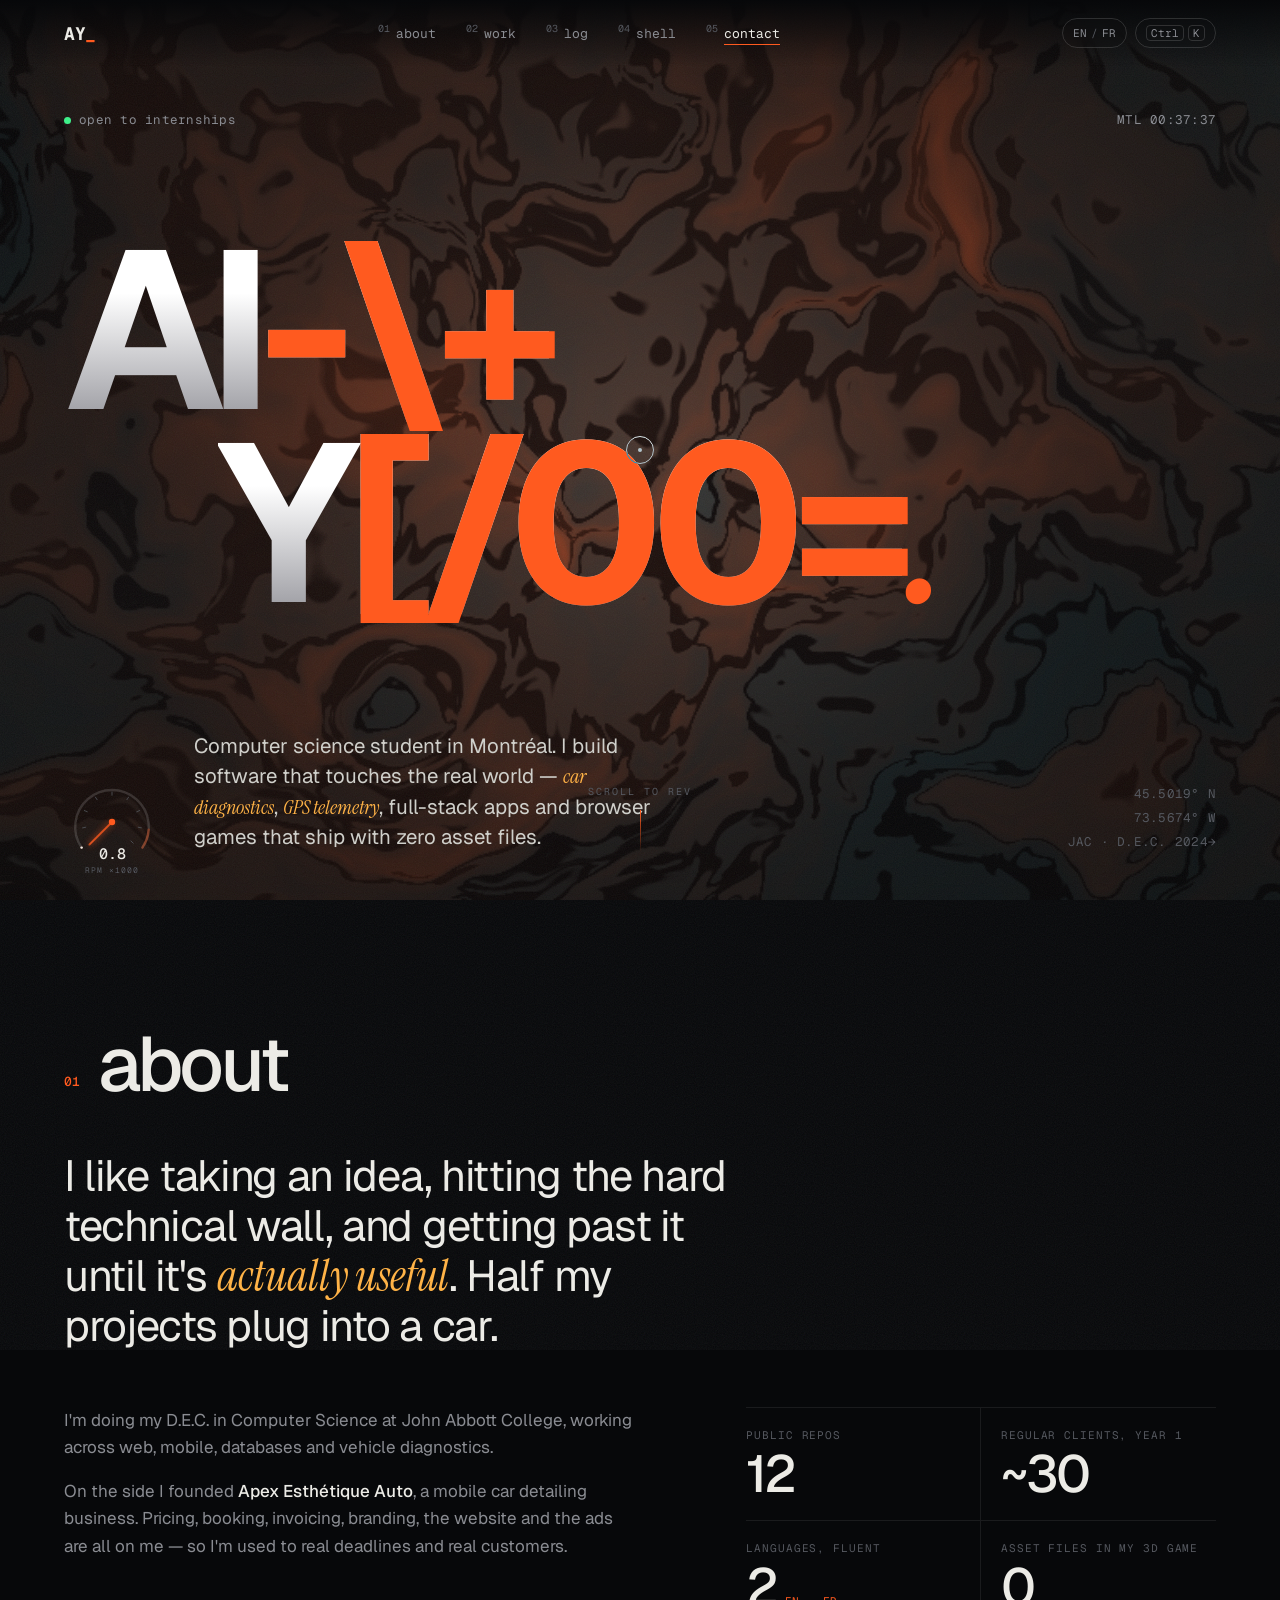
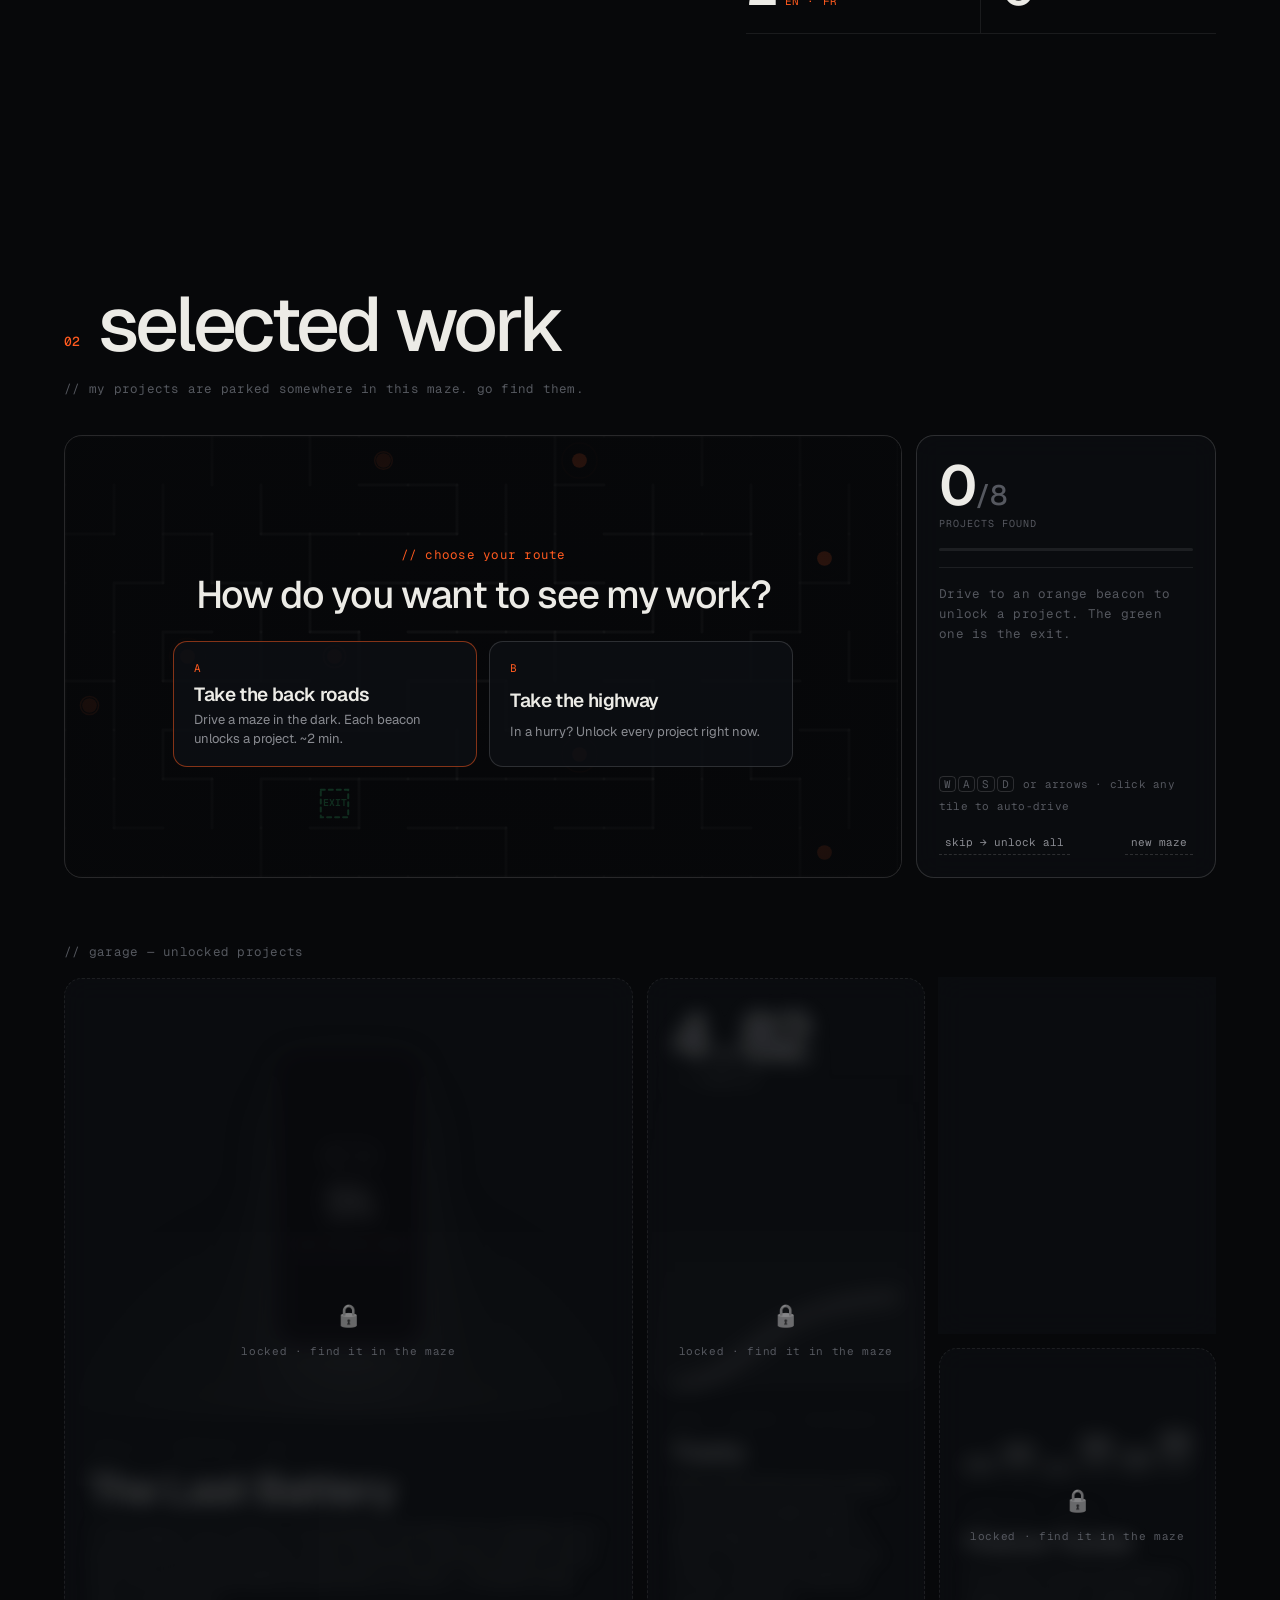
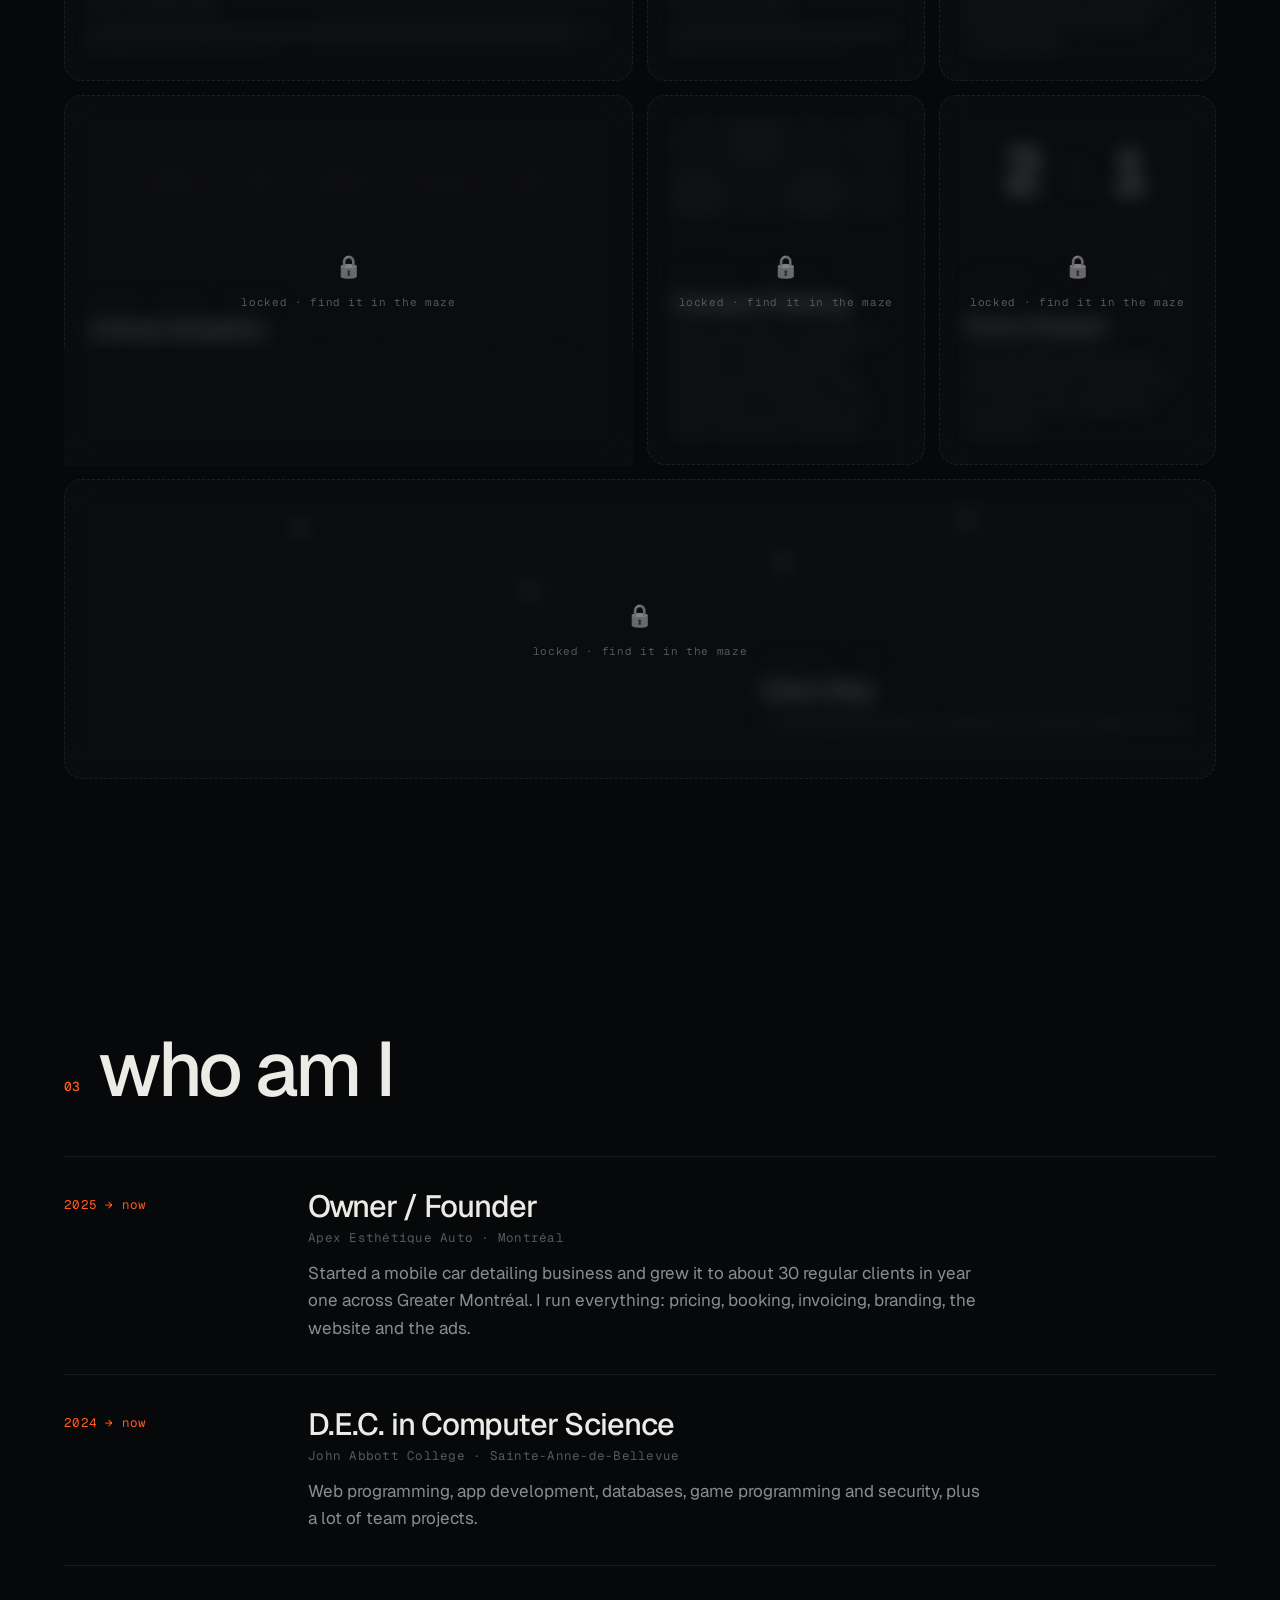
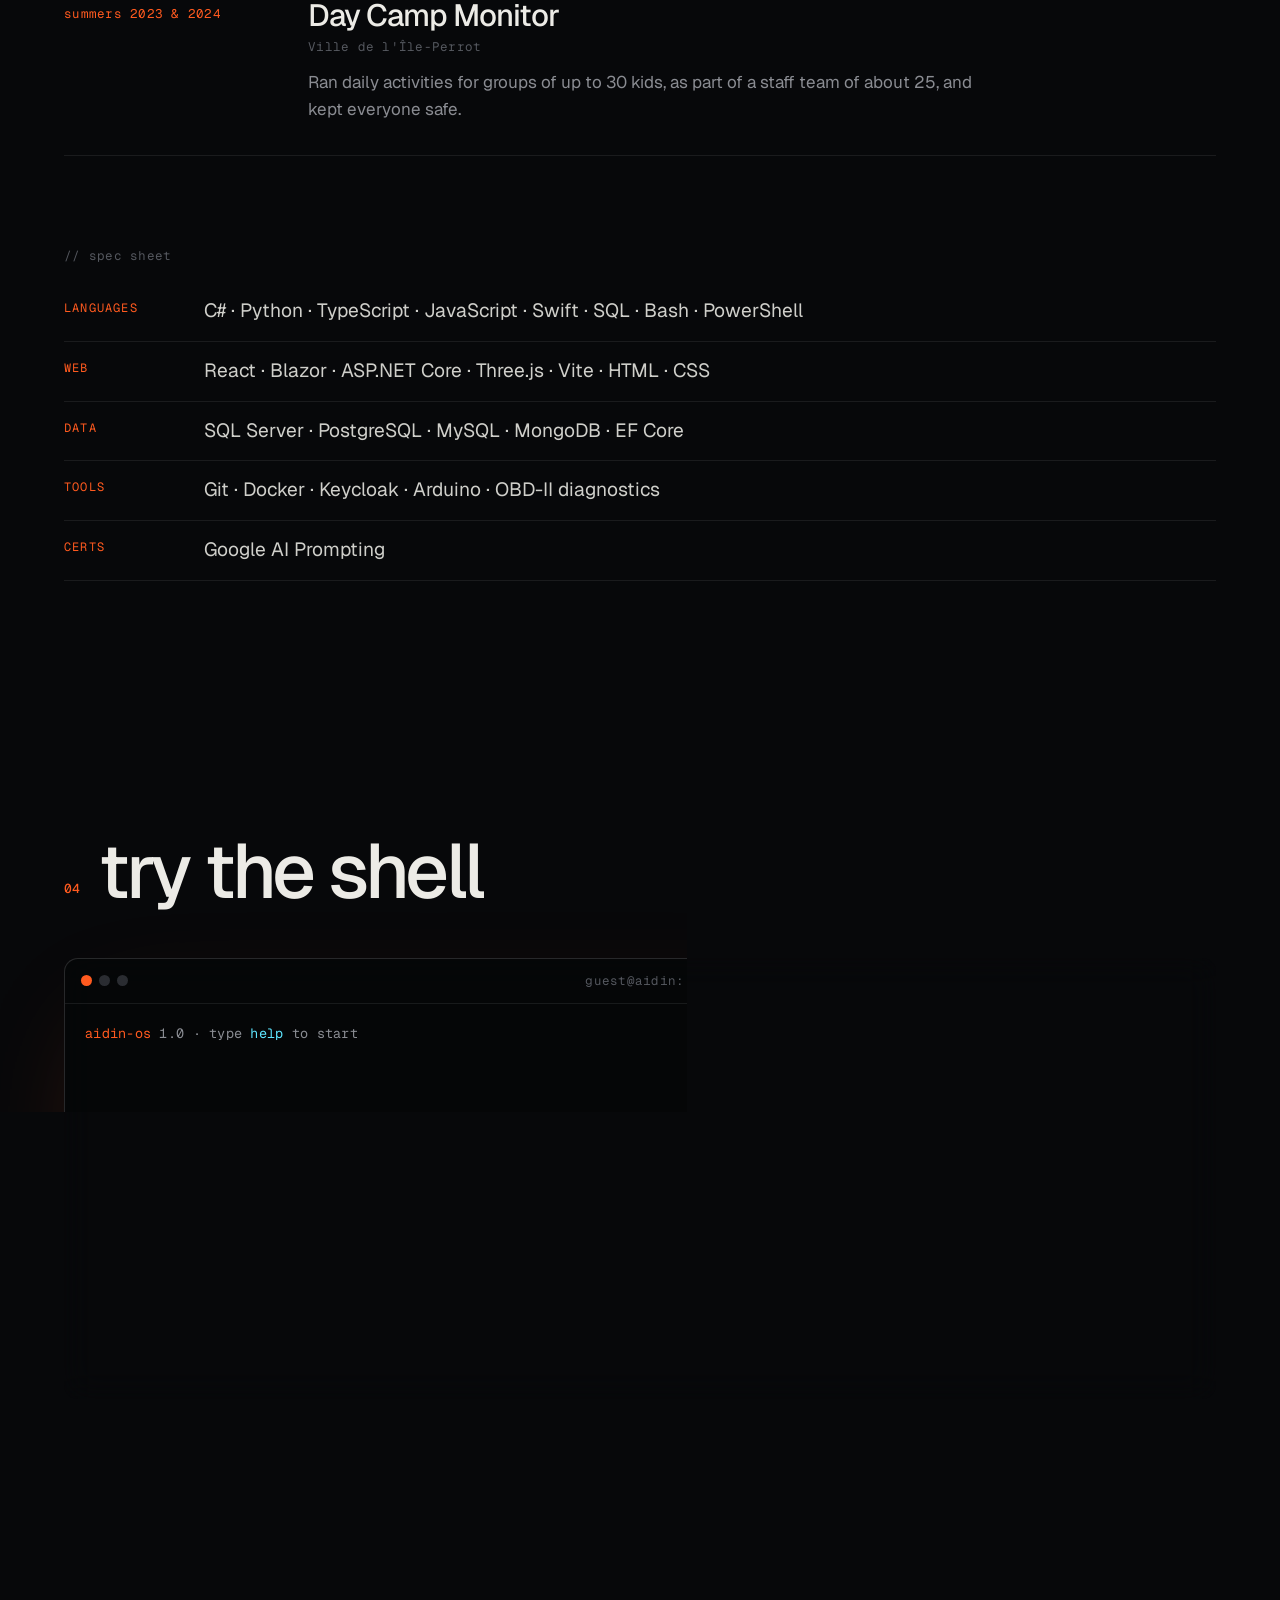
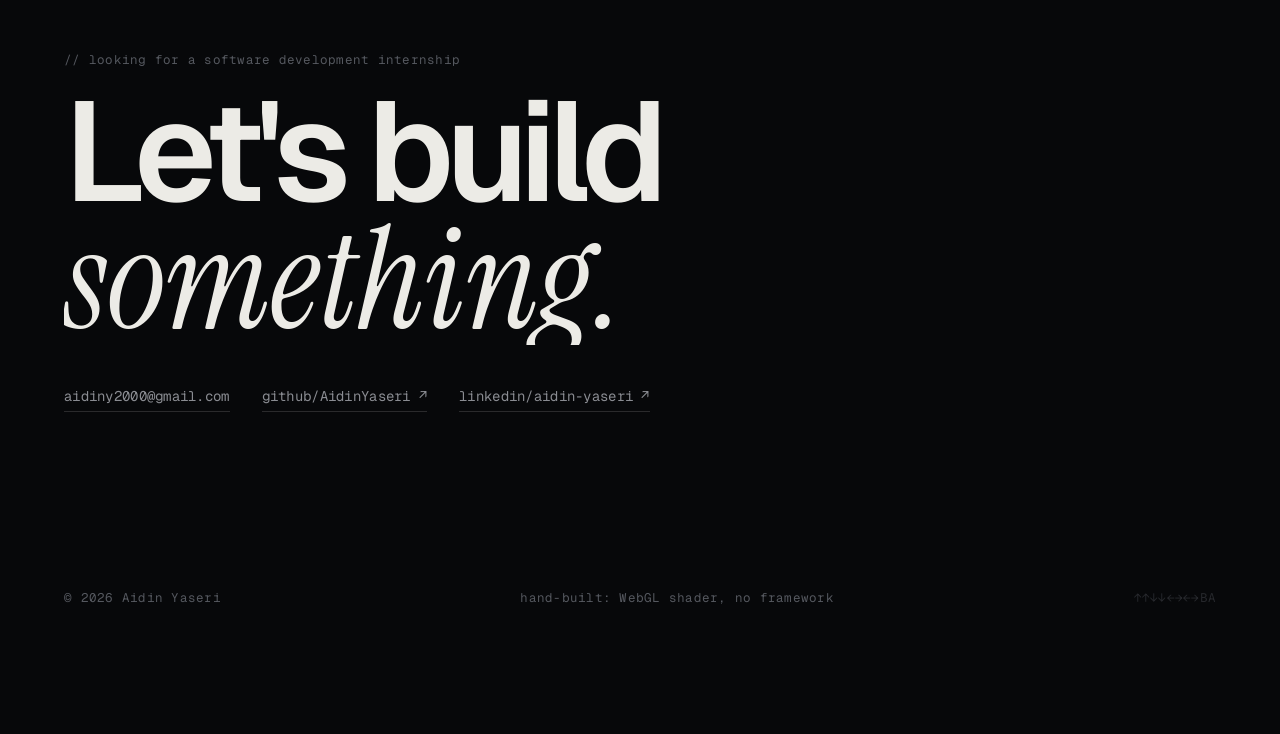
==== commit 1e9ddf64: "Add project maze, rename changelog to 'who am I', timeline hover arrow Co-Authored-By: Claude Opus 5" ====
--- a/index.html
+++ b/index.html
@@ -80,7 +80,7 @@
 
 <!-- ============ ABOUT ============ -->
 <section id="about" class="section">
-  <h2 class="sec-head"><span class="mono">01</span><span data-i18n="about.title">whoami</span></h2>
+  <h2 class="sec-head"><span class="mono">01</span><span data-i18n="about.title">about</span></h2>
 
   <div class="about-grid">
     <p class="about-big reveal" data-i18n="about.big">I like taking an idea, hitting the hard technical wall, and getting past it until it's <em class="serif">actually useful</em>. Half my projects plug into a car.</p>
@@ -102,9 +102,51 @@
 <!-- ============ WORK ============ -->
 <section id="work" class="section">
   <h2 class="sec-head"><span class="mono">02</span><span data-i18n="work.title">selected work</span></h2>
-  <p class="sec-sub mono" data-i18n="work.sub">// hover the cards. click one to open the repo.</p>
-
-  <div class="bento">
+  <p class="sec-sub mono" data-i18n="work.sub">// my projects are parked somewhere in this maze. go find them.</p>
+
+  <div class="maze-wrap reveal">
+    <div class="maze-stage" id="maze-stage">
+      <canvas id="maze" tabindex="0" aria-label="Project maze. Use arrow keys or WASD to drive, or click a tile to drive there."></canvas>
+
+      <div class="maze-intro" id="maze-intro">
+        <p class="mono mi-pre" data-i18n="mz.pre">// choose your route</p>
+        <h3 data-i18n="mz.q">How do you want to see my work?</h3>
+        <div class="mi-choices">
+          <button class="mi-choice" id="maze-go">
+            <span class="mono">A</span>
+            <b data-i18n="mz.a">Take the back roads</b>
+            <small data-i18n="mz.a.d">Drive a maze in the dark. Each beacon unlocks a project. ~2 min.</small>
+          </button>
+          <button class="mi-choice" id="maze-skip">
+            <span class="mono">B</span>
+            <b data-i18n="mz.b">Take the highway</b>
+            <small data-i18n="mz.b.d">In a hurry? Unlock every project right now.</small>
+          </button>
+        </div>
+      </div>
+
+      <div class="dpad" aria-hidden="true">
+        <button data-d="up">▲</button><button data-d="left">◀</button><button data-d="down">▼</button><button data-d="right">▶</button>
+      </div>
+      <div class="maze-toast mono" id="maze-toast" role="status"></div>
+    </div>
+
+    <aside class="maze-panel">
+      <div class="mp-count"><b id="found-n">0</b><span>/<span id="found-total">8</span></span><small class="mono" data-i18n="mz.found">projects found</small></div>
+      <div class="mp-meter"><i id="found-bar"></i></div>
+      <div class="mp-card" id="mp-card">
+        <p class="mono mp-empty" data-i18n="mz.empty">Drive to an orange beacon to unlock a project. The green one is the exit.</p>
+      </div>
+      <p class="mono mp-keys"><kbd>W</kbd><kbd>A</kbd><kbd>S</kbd><kbd>D</kbd> <span data-i18n="mz.keys">or arrows · click any tile to auto-drive</span></p>
+      <div class="mp-actions mono">
+        <button id="maze-skip2" data-i18n="mz.skip">skip → unlock all</button>
+        <button id="maze-reset" data-i18n="mz.reset">new maze</button>
+      </div>
+    </aside>
+  </div>
+
+  <h3 class="garage-head mono" data-i18n="mz.garage">// garage — unlocked projects</h3>
+  <div class="bento" id="garage">
 
     <a class="card c-xl" href="https://github.com/AidinYaseri/The-Last-Battery-" target="_blank" rel="noopener" data-repo="The-Last-Battery-">
       <div class="card-art art-battery" aria-hidden="true">
@@ -161,7 +203,7 @@
       </div>
     </a>
 
-    <div class="card">
+    <div class="card" data-repo="campus-parking">
       <div class="card-art art-park" aria-hidden="true"><i></i><i class="f"></i><i></i><i></i><i class="f"></i><i></i><i class="f"></i><i></i></div>
       <div class="card-body">
         <div class="card-top mono"><span data-i18n="p.park.tag">Hackathon · team of 4</span></div>
@@ -193,7 +235,7 @@
 
 <!-- ============ LOG ============ -->
 <section id="log" class="section">
-  <h2 class="sec-head"><span class="mono">03</span><span data-i18n="log.title">changelog</span></h2>
+  <h2 class="sec-head"><span class="mono">03</span><span data-i18n="log.title">who am I</span></h2>
 
   <ol class="timeline">
     <li class="reveal">
@@ -272,5 +314,6 @@
 </dialog>
 
 <script src="main.js" type="module"></script>
+<script src="maze.js" type="module"></script>
 </body>
 </html>
--- a/style.css
+++ b/style.css
@@ -276,11 +276,113 @@
 .art-map i:nth-child(2) { animation-delay: .6s; } .art-map i:nth-child(3) { animation-delay: 1.2s; } .art-map i:nth-child(4) { animation-delay: 1.8s; }
 @keyframes ping2 { 70% { box-shadow: 0 0 0 16px transparent; } }
 
+/* ---------- project maze ---------- */
+.maze-wrap { display: grid; grid-template-columns: 1fr 300px; gap: 14px; margin-bottom: 64px; }
+@media (max-width: 960px) { .maze-wrap { grid-template-columns: 1fr; } }
+.maze-stage {
+  position: relative; border: 1px solid var(--line2); border-radius: 18px; overflow: hidden;
+  background: rgba(5,6,8,.82); backdrop-filter: blur(14px); min-height: 300px;
+  box-shadow: inset 0 0 120px rgba(0,0,0,.8);
+}
+#maze { display: block; outline: none; touch-action: none; }
+.maze-stage.playing { cursor: crosshair; }
+.maze-stage:focus-within { border-color: rgba(255,90,31,.5); }
+
+.maze-intro {
+  position: absolute; inset: 0; z-index: 2; display: flex; flex-direction: column; justify-content: center; align-items: center; text-align: center;
+  padding: 24px; background: radial-gradient(ellipse at center, rgba(7,8,10,.72), rgba(7,8,10,.94));
+  transition: opacity .5s var(--ease), visibility .5s;
+}
+.maze-intro.gone { opacity: 0; visibility: hidden; }
+.mi-pre { color: var(--hot); margin: 0 0 8px; }
+.maze-intro h3 { margin: 0 0 26px; font: 500 clamp(24px, 3vw, 40px)/1.1 var(--sans); letter-spacing: -.035em; }
+.mi-choices { display: grid; grid-template-columns: 1fr 1fr; gap: 12px; width: min(620px, 100%); }
+@media (max-width: 560px) { .mi-choices { grid-template-columns: 1fr; } }
+.mi-choice {
+  text-align: left; padding: 18px 20px; border-radius: 14px; border: 1px solid var(--line2); background: rgba(13,15,19,.9);
+  display: grid; gap: 4px; transition: border-color .25s, transform .35s var(--ease), background .25s;
+}
+.mi-choice:hover { border-color: var(--hot); transform: translateY(-3px); background: rgba(255,90,31,.07); }
+.mi-choice span { color: var(--hot); font-size: 11px; }
+.mi-choice b { font: 600 19px var(--sans); letter-spacing: -.02em; }
+.mi-choice small { color: var(--dim); font-size: 13px; line-height: 1.45; }
+#maze-go { border-color: rgba(255,90,31,.5); }
+
+.dpad { display: none; position: absolute; right: 12px; bottom: 12px; z-index: 1; grid-template: repeat(3, 38px) / repeat(3, 38px); gap: 4px; }
+.dpad button { border: 1px solid var(--line2); border-radius: 8px; background: rgba(13,15,19,.85); color: var(--dim); font-size: 12px; }
+.dpad button:active { background: var(--hot); color: #000; }
+.dpad [data-d=up] { grid-area: 1/2; } .dpad [data-d=left] { grid-area: 2/1; } .dpad [data-d=down] { grid-area: 3/2; } .dpad [data-d=right] { grid-area: 2/3; }
+@media (pointer: coarse) {
+  .maze-stage.playing { padding-bottom: 134px; }
+  .maze-stage.playing .dpad { display: grid; right: auto; left: 50%; translate: -50% 0; bottom: 8px; }
+}
+
+.maze-toast {
+  position: absolute; left: 50%; top: 14px; translate: -50% -10px; z-index: 3; opacity: 0;
+  padding: 6px 12px; border-radius: 999px; background: var(--hot); color: #000; font-weight: 600;
+  transition: opacity .3s, translate .3s var(--ease); pointer-events: none;
+}
+.maze-toast.on { opacity: 1; translate: -50% 0; }
+
+.maze-panel {
+  border: 1px solid var(--line2); border-radius: 18px; background: rgba(13,15,19,.72); backdrop-filter: blur(14px);
+  padding: 22px; display: flex; flex-direction: column; gap: 16px;
+}
+.mp-count { display: flex; align-items: baseline; gap: 2px; flex-wrap: wrap; }
+.mp-count b { font: 600 56px/1 var(--sans); letter-spacing: -.06em; }
+.mp-count > span { font: 500 28px var(--sans); color: var(--mute); }
+.mp-count small { width: 100%; color: var(--mute); text-transform: uppercase; letter-spacing: .1em; font-size: 10px; }
+.mp-meter { height: 3px; background: var(--line); border-radius: 3px; overflow: hidden; }
+.mp-meter i { display: block; height: 100%; width: 0; background: linear-gradient(90deg, var(--hot), var(--hot2)); box-shadow: 0 0 10px var(--hot); transition: width .8s var(--ease); }
+.mp-card { flex: 1; min-height: 150px; border-top: 1px solid var(--line); padding-top: 16px; }
+.mp-card.pop { animation: pop .5s var(--ease); }
+.mp-empty { color: var(--mute); margin: 0; line-height: 1.6; }
+.mp-tag { margin: 0 0 6px; color: #3ef08a; font-size: 11px; }
+.mp-tag.exit { color: #3ef08a; }
+.mp-card h4 { margin: 0; font: 600 24px/1.1 var(--sans); letter-spacing: -.03em; }
+.mp-tech { margin: 4px 0 10px; color: var(--mute); font-size: 11px; }
+.mp-desc { margin: 0 0 12px; color: var(--dim); font-size: 14px; line-height: 1.5; display: -webkit-box; -webkit-line-clamp: 5; -webkit-box-orient: vertical; overflow: hidden; }
+.mp-open { color: var(--hot); border-bottom: 1px solid currentColor; }
+.mp-keys { margin: 0; color: var(--mute); font-size: 11px; line-height: 2; }
+.mp-keys kbd { margin-right: 2px; }
+.mp-actions { display: flex; justify-content: space-between; gap: 8px; }
+.mp-actions button { color: var(--dim); font-size: 11px; border-bottom: 1px dashed var(--line2); padding-bottom: 2px; }
+.mp-actions button:hover { color: var(--hot); border-color: var(--hot); }
+
+.garage-head { color: var(--mute); font-weight: 400; margin: 0 0 16px; }
+
+/* locked cards */
+.lock {
+  position: absolute; inset: 0; z-index: 2; display: none; flex-direction: column; align-items: center; justify-content: center; gap: 10px;
+  color: var(--mute); text-align: center; padding: 20px;
+}
+.lock span { font-size: 22px; filter: grayscale(1); opacity: .6; }
+.lock em { font-style: normal; font-size: 11px; letter-spacing: .06em; }
+.card.locked { transform: none !important; border-style: dashed; cursor: not-allowed; }
+.card.locked .lock { display: flex; }
+.card.locked > :not(.lock) { filter: blur(10px) grayscale(1); opacity: .25; pointer-events: none; user-select: none; }
+.card.locked::before, .card.locked::after { display: none; }
+.card.unlocking { animation: unlock 1.1s var(--ease); }
+@keyframes unlock {
+  0% { box-shadow: 0 0 0 0 rgba(255,90,31,.0); }
+  20% { box-shadow: 0 0 0 2px var(--hot), 0 0 60px rgba(255,90,31,.5); }
+  100% { box-shadow: 0 0 0 0 rgba(255,90,31,0); }
+}
+.card > :not(.lock) { transition: filter .9s var(--ease), opacity .9s var(--ease); }
+
 /* ---------- timeline ---------- */
 .timeline { list-style: none; margin: 0 0 90px; padding: 0; border-top: 1px solid var(--line); }
 .timeline li { display: grid; grid-template-columns: 220px 1fr; gap: 24px; padding: 32px 0; border-bottom: 1px solid var(--line); position: relative; }
 .timeline li::before { content: ""; position: absolute; left: 0; top: -1px; height: 1px; width: 0; background: var(--hot); transition: width .8s var(--ease); }
 .timeline li:hover::before { width: 100%; }
+.timeline li { padding-right: 72px; transition: padding-left .5s var(--ease); }
+.timeline li::after {
+  content: "→"; position: absolute; right: 8px; top: 50%;
+  font: 300 clamp(28px, 3vw, 44px)/1 var(--sans); color: var(--hot);
+  opacity: 0; transform: translate(-24px, -50%); transition: opacity .35s var(--ease), transform .5s var(--ease);
+}
+.timeline li:hover::after { opacity: 1; transform: translate(0, -50%); }
+@media (hover: hover) { .timeline li:hover { padding-left: 10px; } }
 .t-when { color: var(--hot); padding-top: 6px; }
 .timeline h3 { margin: 0; font: 500 clamp(22px, 2.4vw, 32px)/1.15 var(--sans); letter-spacing: -.03em; }
 .t-where { color: var(--mute); margin: 4px 0 12px; }
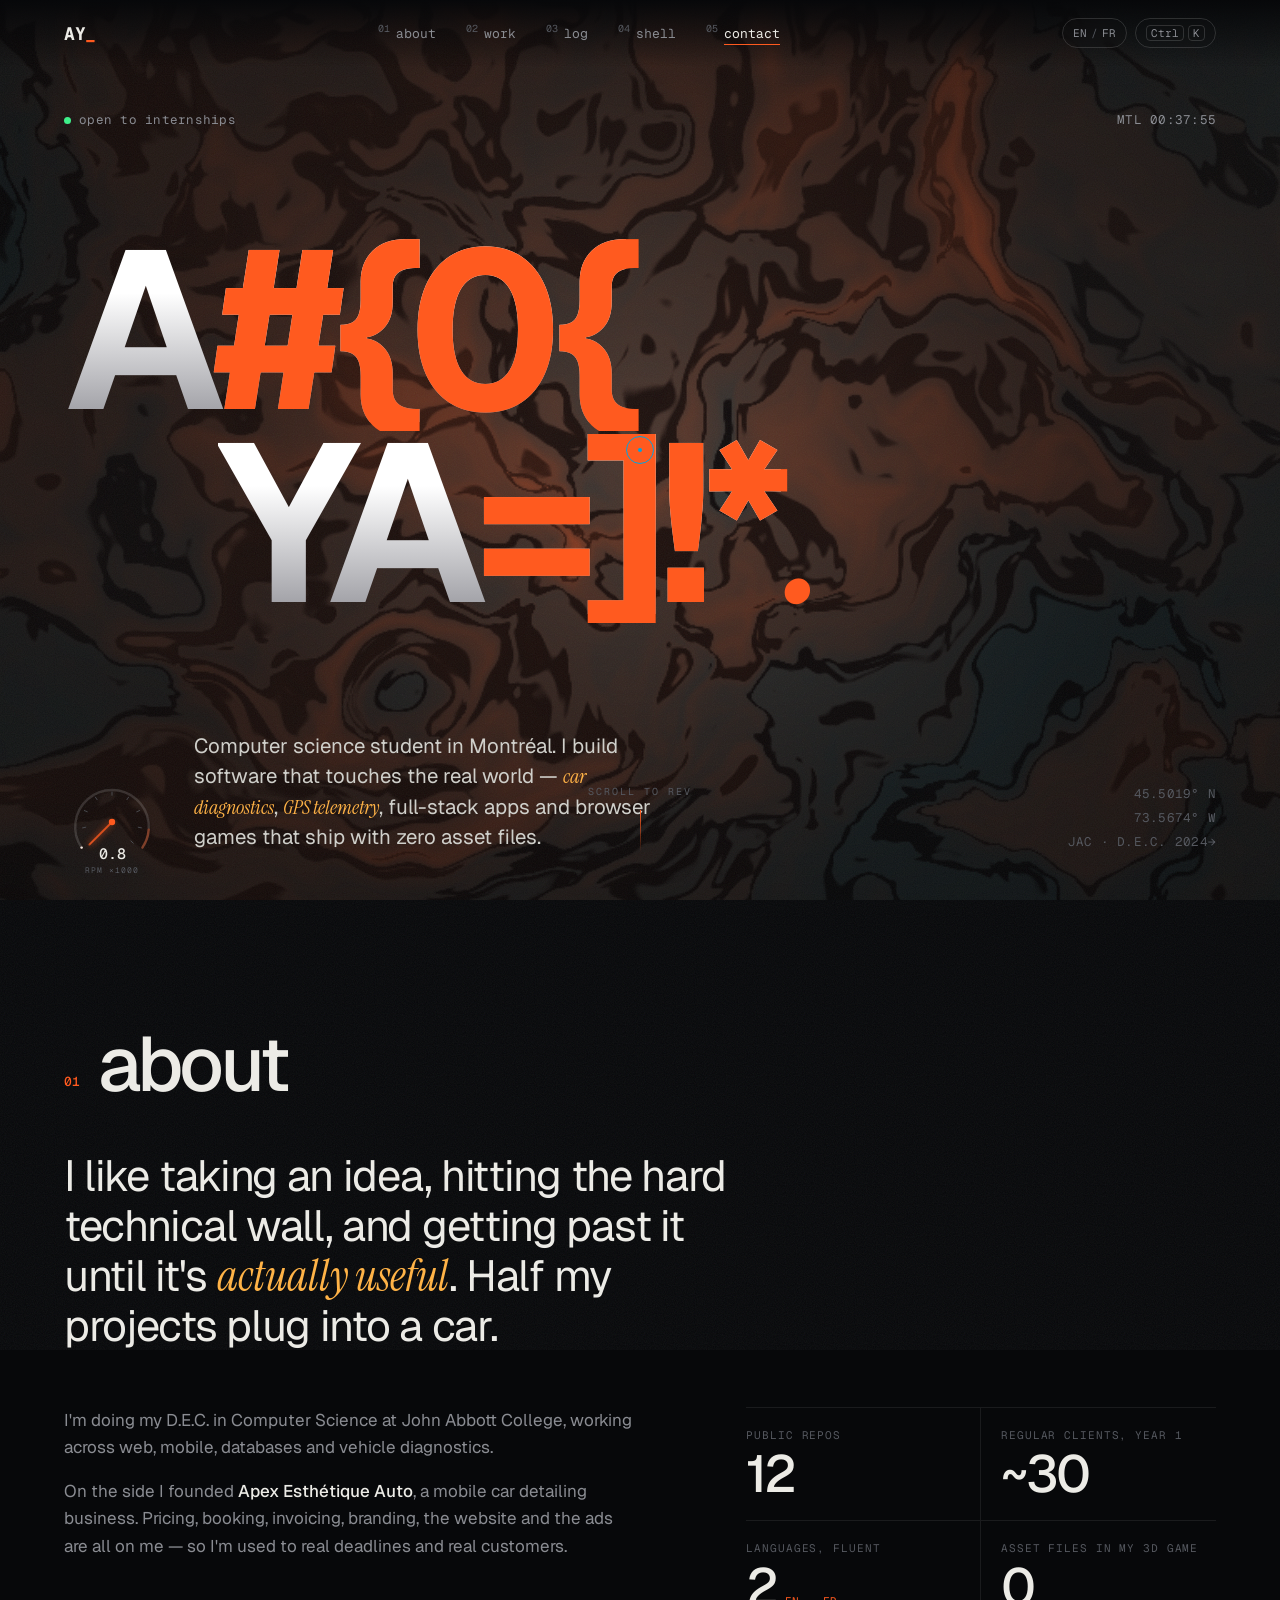
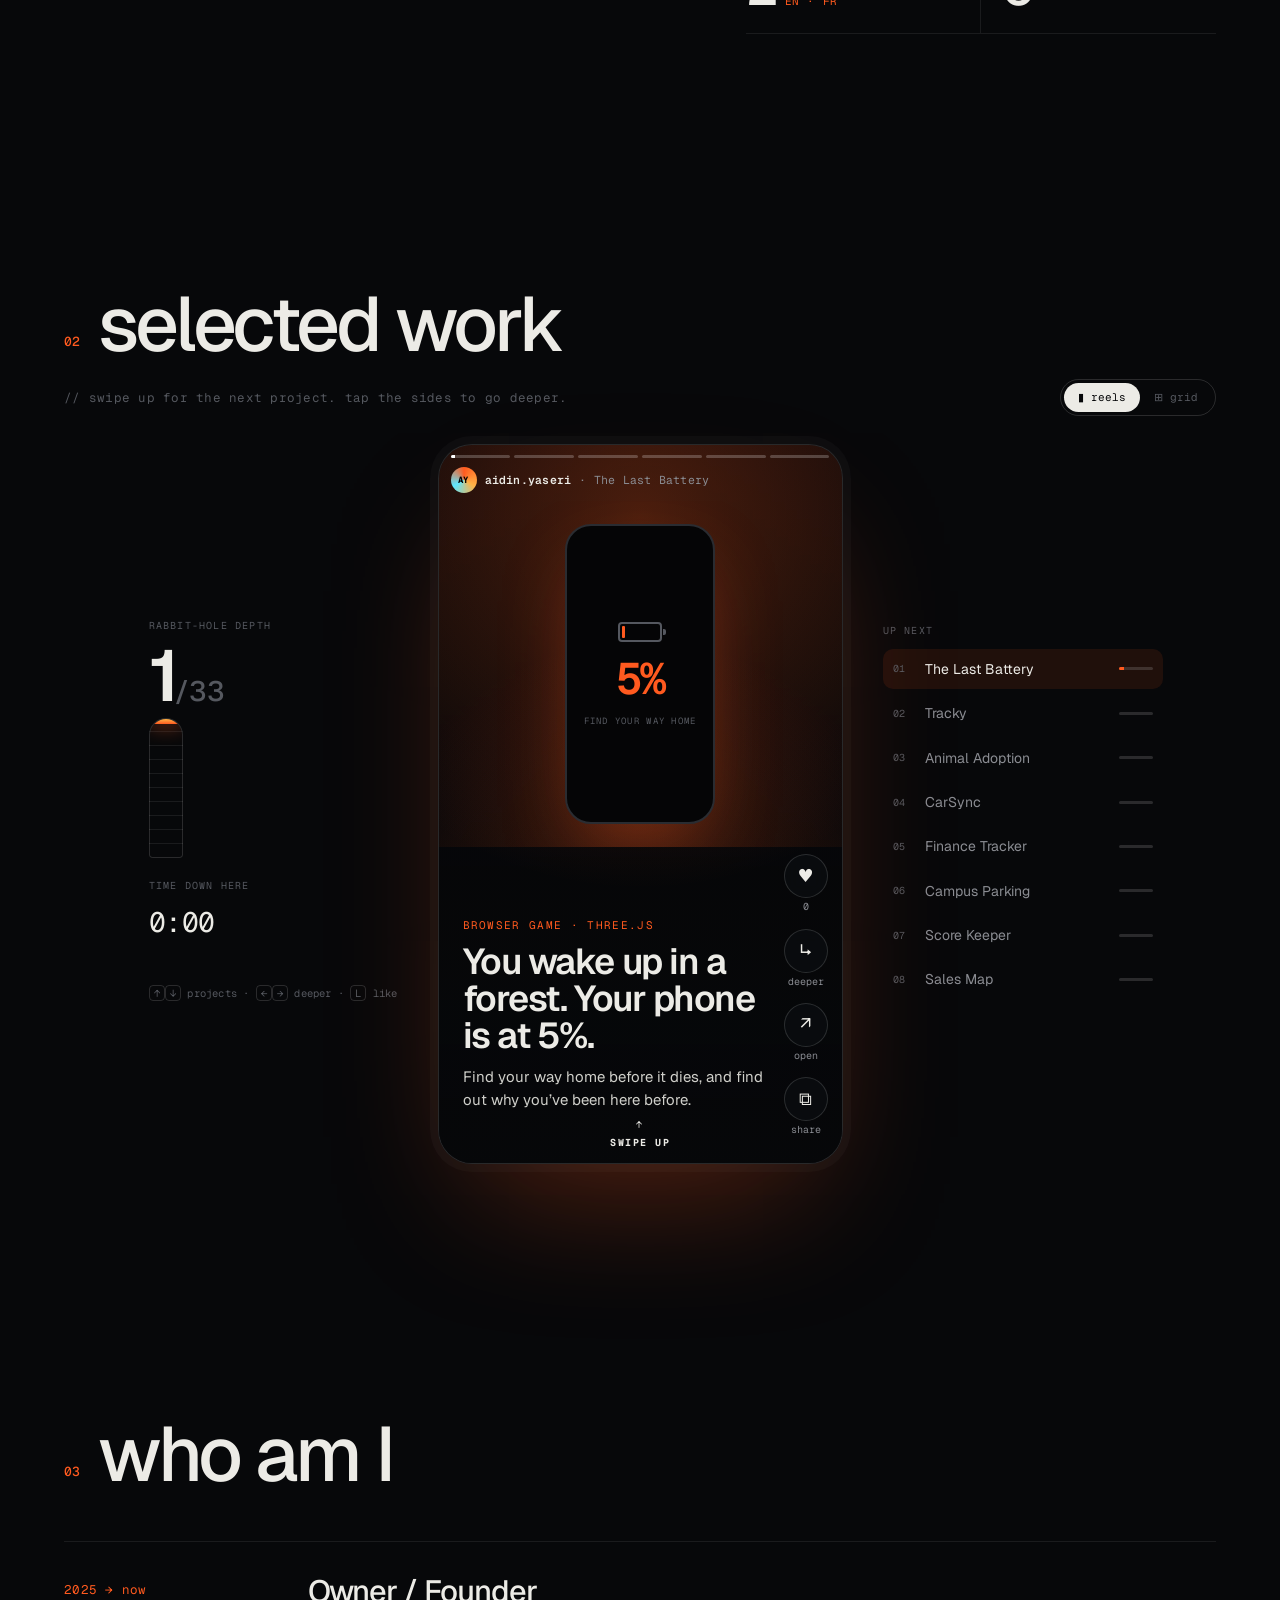
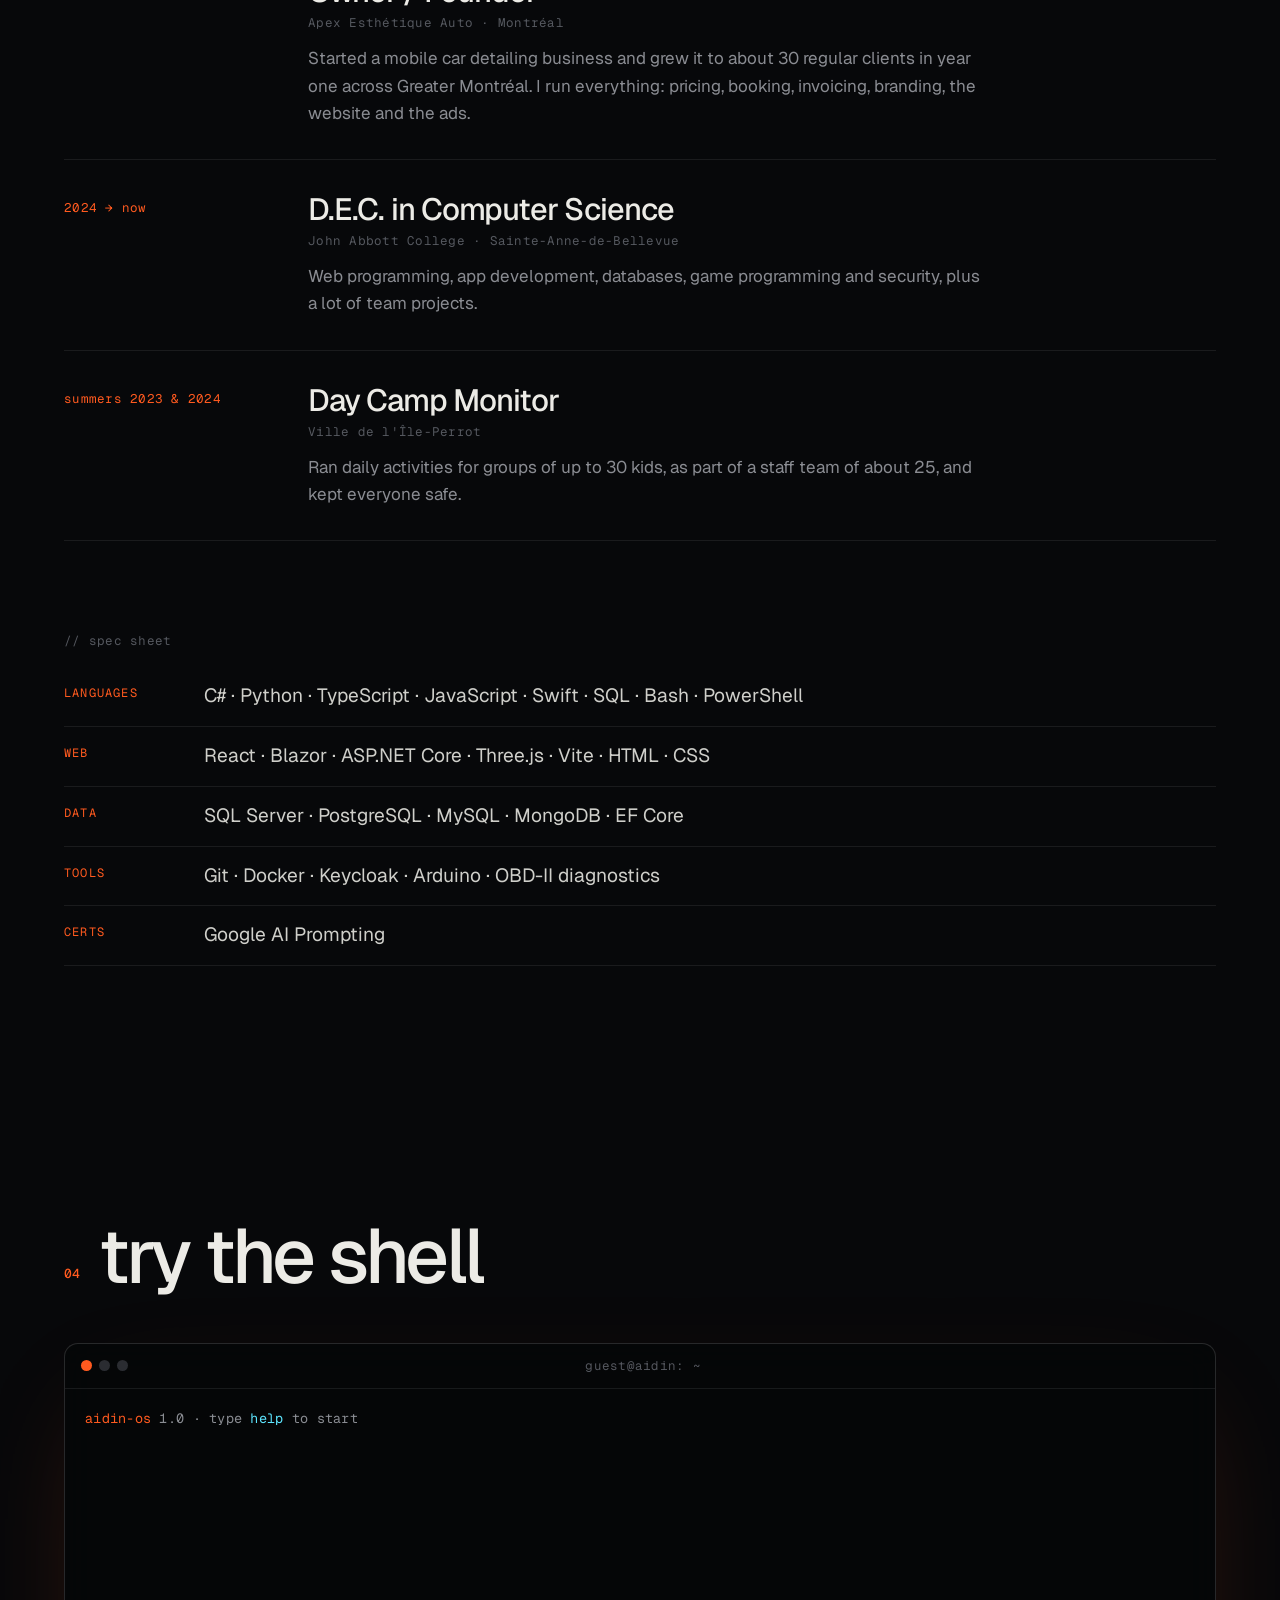
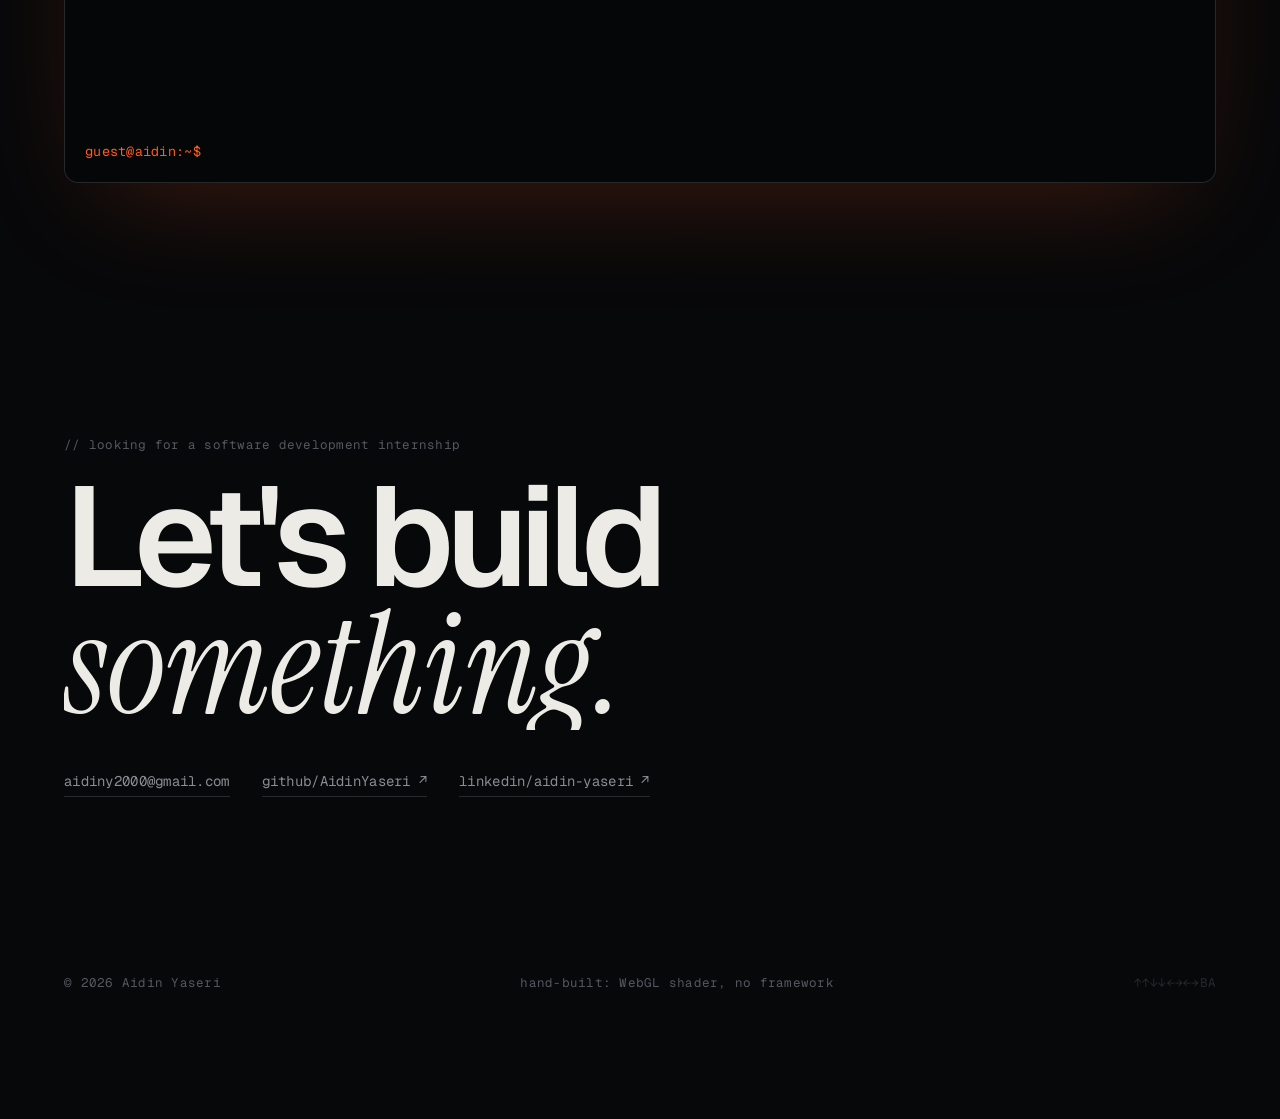
==== commit 86ad7aea: "Replace project maze with a Reels-style rabbit-hole feed; restore full background Co-Authored-By: Cl" ====
--- a/index.html
+++ b/index.html
@@ -11,6 +11,7 @@
 <link rel="preconnect" href="https://fonts.gstatic.com" crossorigin>
 <link href="https://fonts.googleapis.com/css2?family=Geist:wght@300..800&family=Geist+Mono:wght@400..700&family=Instrument+Serif:ital@0;1&display=swap" rel="stylesheet">
 <link rel="stylesheet" href="style.css">
+<link rel="stylesheet" href="reels.css">
 </head>
 <body>
 
@@ -102,51 +103,49 @@
 <!-- ============ WORK ============ -->
 <section id="work" class="section">
   <h2 class="sec-head"><span class="mono">02</span><span data-i18n="work.title">selected work</span></h2>
-  <p class="sec-sub mono" data-i18n="work.sub">// my projects are parked somewhere in this maze. go find them.</p>
-
-  <div class="maze-wrap reveal">
-    <div class="maze-stage" id="maze-stage">
-      <canvas id="maze" tabindex="0" aria-label="Project maze. Use arrow keys or WASD to drive, or click a tile to drive there."></canvas>
-
-      <div class="maze-intro" id="maze-intro">
-        <p class="mono mi-pre" data-i18n="mz.pre">// choose your route</p>
-        <h3 data-i18n="mz.q">How do you want to see my work?</h3>
-        <div class="mi-choices">
-          <button class="mi-choice" id="maze-go">
-            <span class="mono">A</span>
-            <b data-i18n="mz.a">Take the back roads</b>
-            <small data-i18n="mz.a.d">Drive a maze in the dark. Each beacon unlocks a project. ~2 min.</small>
-          </button>
-          <button class="mi-choice" id="maze-skip">
-            <span class="mono">B</span>
-            <b data-i18n="mz.b">Take the highway</b>
-            <small data-i18n="mz.b.d">In a hurry? Unlock every project right now.</small>
-          </button>
-        </div>
-      </div>
-
-      <div class="dpad" aria-hidden="true">
-        <button data-d="up">▲</button><button data-d="left">◀</button><button data-d="down">▼</button><button data-d="right">▶</button>
-      </div>
-      <div class="maze-toast mono" id="maze-toast" role="status"></div>
-    </div>
-
-    <aside class="maze-panel">
-      <div class="mp-count"><b id="found-n">0</b><span>/<span id="found-total">8</span></span><small class="mono" data-i18n="mz.found">projects found</small></div>
-      <div class="mp-meter"><i id="found-bar"></i></div>
-      <div class="mp-card" id="mp-card">
-        <p class="mono mp-empty" data-i18n="mz.empty">Drive to an orange beacon to unlock a project. The green one is the exit.</p>
-      </div>
-      <p class="mono mp-keys"><kbd>W</kbd><kbd>A</kbd><kbd>S</kbd><kbd>D</kbd> <span data-i18n="mz.keys">or arrows · click any tile to auto-drive</span></p>
-      <div class="mp-actions mono">
-        <button id="maze-skip2" data-i18n="mz.skip">skip → unlock all</button>
-        <button id="maze-reset" data-i18n="mz.reset">new maze</button>
-      </div>
+  <div class="work-bar">
+    <p class="sec-sub mono" data-i18n="work.sub">// swipe up for the next project. tap the sides to go deeper.</p>
+    <div class="view-toggle mono" role="tablist">
+      <button class="on" data-view="reels" role="tab" aria-selected="true">▮ reels</button>
+      <button data-view="grid" role="tab" aria-selected="false">⊞ grid</button>
+    </div>
+  </div>
+
+  <div class="reels" id="reels">
+    <!-- left: rabbit-hole meter -->
+    <aside class="hole">
+      <p class="mono hole-k" data-i18n="rh.depth">rabbit-hole depth</p>
+      <div class="hole-n"><b id="rh-seen">0</b><span>/<span id="rh-total">0</span></span></div>
+      <div class="hole-shaft" aria-hidden="true"><i id="rh-fill"></i></div>
+      <p class="mono hole-k" data-i18n="rh.time">time down here</p>
+      <div class="hole-t mono" id="rh-time">0:00</div>
+      <ul class="hole-badges mono" id="rh-badges"></ul>
+      <p class="mono hole-keys"><kbd>↑</kbd><kbd>↓</kbd> <span data-i18n="rh.k1">projects</span> · <kbd>←</kbd><kbd>→</kbd> <span data-i18n="rh.k2">deeper</span> · <kbd>L</kbd> <span data-i18n="rh.k3">like</span></p>
     </aside>
-  </div>
-
-  <h3 class="garage-head mono" data-i18n="mz.garage">// garage — unlocked projects</h3>
-  <div class="bento" id="garage">
+
+    <!-- center: the phone -->
+    <div class="reel-phone" id="reel-phone">
+      <div class="feed" id="feed" tabindex="0" aria-label="Project reels. Arrow keys: up and down for projects, left and right for slides."></div>
+      <div class="bars" id="bars" aria-hidden="true"></div>
+      <div class="reel-top mono" aria-hidden="true"><span class="rt-av">AY</span><b>aidin.yaseri</b><span id="rt-proj"></span><span class="rt-pause" id="rt-pause">❚❚</span></div>
+      <div class="rail" id="rail">
+        <button id="r-like" aria-label="Like"><span class="ri">♥</span><small id="r-like-n">0</small></button>
+        <button id="r-deeper" aria-label="Go deeper"><span class="ri">↳</span><small data-i18n="rh.deeper">deeper</small></button>
+        <a id="r-open" target="_blank" rel="noopener" aria-label="Open project"><span class="ri">↗</span><small data-i18n="rh.open">open</small></a>
+        <button id="r-share" aria-label="Copy link"><span class="ri">⧉</span><small data-i18n="rh.share">share</small></button>
+      </div>
+      <div class="swipe-hint mono" id="swipe-hint" aria-hidden="true"><span>↑</span><b data-i18n="rh.hint">swipe up</b></div>
+      <div class="reel-toast mono" id="reel-toast" role="status"></div>
+    </div>
+
+    <!-- right: up next -->
+    <aside class="upnext">
+      <p class="mono hole-k" data-i18n="rh.next">up next</p>
+      <ol id="upnext"></ol>
+    </aside>
+  </div>
+
+  <div class="bento" id="garage" hidden>
 
     <a class="card c-xl" href="https://github.com/AidinYaseri/The-Last-Battery-" target="_blank" rel="noopener" data-repo="The-Last-Battery-">
       <div class="card-art art-battery" aria-hidden="true">
@@ -314,6 +313,6 @@
 </dialog>
 
 <script src="main.js" type="module"></script>
-<script src="maze.js" type="module"></script>
+<script src="reels.js" type="module"></script>
 </body>
 </html>
--- a/style.css
+++ b/style.css
@@ -276,100 +276,6 @@
 .art-map i:nth-child(2) { animation-delay: .6s; } .art-map i:nth-child(3) { animation-delay: 1.2s; } .art-map i:nth-child(4) { animation-delay: 1.8s; }
 @keyframes ping2 { 70% { box-shadow: 0 0 0 16px transparent; } }
 
-/* ---------- project maze ---------- */
-.maze-wrap { display: grid; grid-template-columns: 1fr 300px; gap: 14px; margin-bottom: 64px; }
-@media (max-width: 960px) { .maze-wrap { grid-template-columns: 1fr; } }
-.maze-stage {
-  position: relative; border: 1px solid var(--line2); border-radius: 18px; overflow: hidden;
-  background: rgba(5,6,8,.82); backdrop-filter: blur(14px); min-height: 300px;
-  box-shadow: inset 0 0 120px rgba(0,0,0,.8);
-}
-#maze { display: block; outline: none; touch-action: none; }
-.maze-stage.playing { cursor: crosshair; }
-.maze-stage:focus-within { border-color: rgba(255,90,31,.5); }
-
-.maze-intro {
-  position: absolute; inset: 0; z-index: 2; display: flex; flex-direction: column; justify-content: center; align-items: center; text-align: center;
-  padding: 24px; background: radial-gradient(ellipse at center, rgba(7,8,10,.72), rgba(7,8,10,.94));
-  transition: opacity .5s var(--ease), visibility .5s;
-}
-.maze-intro.gone { opacity: 0; visibility: hidden; }
-.mi-pre { color: var(--hot); margin: 0 0 8px; }
-.maze-intro h3 { margin: 0 0 26px; font: 500 clamp(24px, 3vw, 40px)/1.1 var(--sans); letter-spacing: -.035em; }
-.mi-choices { display: grid; grid-template-columns: 1fr 1fr; gap: 12px; width: min(620px, 100%); }
-@media (max-width: 560px) { .mi-choices { grid-template-columns: 1fr; } }
-.mi-choice {
-  text-align: left; padding: 18px 20px; border-radius: 14px; border: 1px solid var(--line2); background: rgba(13,15,19,.9);
-  display: grid; gap: 4px; transition: border-color .25s, transform .35s var(--ease), background .25s;
-}
-.mi-choice:hover { border-color: var(--hot); transform: translateY(-3px); background: rgba(255,90,31,.07); }
-.mi-choice span { color: var(--hot); font-size: 11px; }
-.mi-choice b { font: 600 19px var(--sans); letter-spacing: -.02em; }
-.mi-choice small { color: var(--dim); font-size: 13px; line-height: 1.45; }
-#maze-go { border-color: rgba(255,90,31,.5); }
-
-.dpad { display: none; position: absolute; right: 12px; bottom: 12px; z-index: 1; grid-template: repeat(3, 38px) / repeat(3, 38px); gap: 4px; }
-.dpad button { border: 1px solid var(--line2); border-radius: 8px; background: rgba(13,15,19,.85); color: var(--dim); font-size: 12px; }
-.dpad button:active { background: var(--hot); color: #000; }
-.dpad [data-d=up] { grid-area: 1/2; } .dpad [data-d=left] { grid-area: 2/1; } .dpad [data-d=down] { grid-area: 3/2; } .dpad [data-d=right] { grid-area: 2/3; }
-@media (pointer: coarse) {
-  .maze-stage.playing { padding-bottom: 134px; }
-  .maze-stage.playing .dpad { display: grid; right: auto; left: 50%; translate: -50% 0; bottom: 8px; }
-}
-
-.maze-toast {
-  position: absolute; left: 50%; top: 14px; translate: -50% -10px; z-index: 3; opacity: 0;
-  padding: 6px 12px; border-radius: 999px; background: var(--hot); color: #000; font-weight: 600;
-  transition: opacity .3s, translate .3s var(--ease); pointer-events: none;
-}
-.maze-toast.on { opacity: 1; translate: -50% 0; }
-
-.maze-panel {
-  border: 1px solid var(--line2); border-radius: 18px; background: rgba(13,15,19,.72); backdrop-filter: blur(14px);
-  padding: 22px; display: flex; flex-direction: column; gap: 16px;
-}
-.mp-count { display: flex; align-items: baseline; gap: 2px; flex-wrap: wrap; }
-.mp-count b { font: 600 56px/1 var(--sans); letter-spacing: -.06em; }
-.mp-count > span { font: 500 28px var(--sans); color: var(--mute); }
-.mp-count small { width: 100%; color: var(--mute); text-transform: uppercase; letter-spacing: .1em; font-size: 10px; }
-.mp-meter { height: 3px; background: var(--line); border-radius: 3px; overflow: hidden; }
-.mp-meter i { display: block; height: 100%; width: 0; background: linear-gradient(90deg, var(--hot), var(--hot2)); box-shadow: 0 0 10px var(--hot); transition: width .8s var(--ease); }
-.mp-card { flex: 1; min-height: 150px; border-top: 1px solid var(--line); padding-top: 16px; }
-.mp-card.pop { animation: pop .5s var(--ease); }
-.mp-empty { color: var(--mute); margin: 0; line-height: 1.6; }
-.mp-tag { margin: 0 0 6px; color: #3ef08a; font-size: 11px; }
-.mp-tag.exit { color: #3ef08a; }
-.mp-card h4 { margin: 0; font: 600 24px/1.1 var(--sans); letter-spacing: -.03em; }
-.mp-tech { margin: 4px 0 10px; color: var(--mute); font-size: 11px; }
-.mp-desc { margin: 0 0 12px; color: var(--dim); font-size: 14px; line-height: 1.5; display: -webkit-box; -webkit-line-clamp: 5; -webkit-box-orient: vertical; overflow: hidden; }
-.mp-open { color: var(--hot); border-bottom: 1px solid currentColor; }
-.mp-keys { margin: 0; color: var(--mute); font-size: 11px; line-height: 2; }
-.mp-keys kbd { margin-right: 2px; }
-.mp-actions { display: flex; justify-content: space-between; gap: 8px; }
-.mp-actions button { color: var(--dim); font-size: 11px; border-bottom: 1px dashed var(--line2); padding-bottom: 2px; }
-.mp-actions button:hover { color: var(--hot); border-color: var(--hot); }
-
-.garage-head { color: var(--mute); font-weight: 400; margin: 0 0 16px; }
-
-/* locked cards */
-.lock {
-  position: absolute; inset: 0; z-index: 2; display: none; flex-direction: column; align-items: center; justify-content: center; gap: 10px;
-  color: var(--mute); text-align: center; padding: 20px;
-}
-.lock span { font-size: 22px; filter: grayscale(1); opacity: .6; }
-.lock em { font-style: normal; font-size: 11px; letter-spacing: .06em; }
-.card.locked { transform: none !important; border-style: dashed; cursor: not-allowed; }
-.card.locked .lock { display: flex; }
-.card.locked > :not(.lock) { filter: blur(10px) grayscale(1); opacity: .25; pointer-events: none; user-select: none; }
-.card.locked::before, .card.locked::after { display: none; }
-.card.unlocking { animation: unlock 1.1s var(--ease); }
-@keyframes unlock {
-  0% { box-shadow: 0 0 0 0 rgba(255,90,31,.0); }
-  20% { box-shadow: 0 0 0 2px var(--hot), 0 0 60px rgba(255,90,31,.5); }
-  100% { box-shadow: 0 0 0 0 rgba(255,90,31,0); }
-}
-.card > :not(.lock) { transition: filter .9s var(--ease), opacity .9s var(--ease); }
-
 /* ---------- timeline ---------- */
 .timeline { list-style: none; margin: 0 0 90px; padding: 0; border-top: 1px solid var(--line); }
 .timeline li { display: grid; grid-template-columns: 220px 1fr; gap: 24px; padding: 32px 0; border-bottom: 1px solid var(--line); position: relative; }
--- a/reels.css
+++ b/reels.css
@@ -0,0 +1,114 @@
+/* ---------- project reels (rabbit hole) ---------- */
+.work-bar { display: flex; justify-content: space-between; align-items: center; gap: 16px; flex-wrap: wrap; margin: -32px 0 28px; }
+.work-bar .sec-sub { margin: 0; }
+.view-toggle { display: flex; border: 1px solid var(--line2); border-radius: 999px; padding: 3px; }
+.view-toggle button { padding: 6px 14px; border-radius: 999px; color: var(--mute); font-size: 11px; transition: background .25s, color .25s; }
+.view-toggle button.on { background: var(--fg); color: var(--bg); }
+
+.reels { --ph: min(80vh, 780px); display: grid; grid-template-columns: 1fr auto 1fr; gap: 40px; align-items: center; }
+.reels[hidden], .bento[hidden] { display: none; }
+@media (max-width: 1000px) { .reels { grid-template-columns: 1fr; justify-items: center; } .upnext { display: none; } .hole { order: 2; width: 100%; } }
+
+/* rabbit-hole meter */
+.hole { align-self: stretch; display: flex; flex-direction: column; gap: 6px; justify-content: center; max-width: 280px; justify-self: end; }
+.hole-k { margin: 14px 0 0; color: var(--mute); text-transform: uppercase; letter-spacing: .12em; font-size: 10px; }
+.hole-n b { font: 600 72px/1 var(--sans); letter-spacing: -.06em; }
+.hole-n > span { font: 500 28px var(--sans); color: var(--mute); }
+.hole-shaft { position: relative; height: 140px; width: 34px; border: 1px solid var(--line2); border-radius: 18px 18px 4px 4px; overflow: hidden; background: repeating-linear-gradient(0deg, transparent 0 13px, var(--line) 13px 14px); }
+.hole-shaft i { position: absolute; left: 0; right: 0; top: 0; height: 0; background: linear-gradient(var(--hot2), var(--hot)); box-shadow: 0 0 20px var(--hot); transition: height .8s var(--ease); }
+.hole-t { font-size: 28px; color: var(--fg); letter-spacing: -.02em; }
+.hole-badges { list-style: none; margin: 10px 0 0; padding: 0; display: grid; gap: 6px; font-size: 11px; }
+.hole-badges li { color: var(--dim); padding: 6px 10px; border: 1px solid var(--line2); border-radius: 8px; animation: pop .5s var(--ease); }
+.hole-badges li b { color: var(--hot); font-weight: 500; }
+.hole-keys { margin: 16px 0 0; color: var(--mute); font-size: 10.5px; line-height: 2; }
+@media (max-width: 1000px) {
+  .hole { max-width: none; flex-direction: row; flex-wrap: wrap; align-items: center; gap: 4px 18px; justify-self: stretch; }
+  .hole-shaft, .hole-keys, .hole-k { display: none; }
+  .hole-n b { font-size: 40px; } .hole-n > span { font-size: 18px; } .hole-t { font-size: 18px; }
+  .hole-badges { margin: 0; display: flex; flex-wrap: wrap; }
+}
+
+/* the phone */
+.reel-phone {
+  position: relative; height: var(--ph); width: calc(var(--ph) * 9 / 16);
+  border-radius: 34px; overflow: hidden; isolation: isolate;
+  border: 1px solid var(--line2); background: rgba(4,5,7,.55);
+  box-shadow: 0 0 0 8px rgba(255,255,255,.025), 0 60px 140px -40px rgba(255,90,31,.35);
+}
+@media (max-width: 640px) { .reel-phone { width: 100%; height: 80svh; border-radius: 22px; } }
+.feed { position: absolute; inset: 0; overflow-y: auto; scroll-snap-type: y mandatory; scrollbar-width: none; outline: none; }
+.feed::-webkit-scrollbar, .row::-webkit-scrollbar { display: none; }
+.row { height: 100%; display: flex; overflow-x: auto; scroll-snap-type: x mandatory; scroll-snap-align: start; scroll-snap-stop: always; scrollbar-width: none; }
+.slide {
+  flex: 0 0 100%; height: 100%; scroll-snap-align: start; position: relative; overflow: hidden;
+  padding: 74px 74px 52px 24px; display: flex; flex-direction: column; justify-content: flex-end; gap: 12px;
+  background: var(--g, radial-gradient(circle at 30% 20%, rgba(255,90,31,.18), transparent 60%)), linear-gradient(180deg, rgba(7,8,10,.15), rgba(7,8,10,.85));
+  user-select: none; -webkit-user-select: none;
+}
+.slide > * { position: relative; }
+.slide .s-k { color: var(--hot); font: 11px var(--mono); text-transform: uppercase; letter-spacing: .12em; margin: 0; }
+.slide h3 { margin: 0; font: 600 clamp(26px, calc(var(--ph) * .05), 40px)/1.02 var(--sans); letter-spacing: -.04em; }
+.slide p { margin: 0; color: #cfcfca; font-size: 15px; line-height: 1.5; }
+.slide .s-art { position: absolute; inset: 56px 0 44%; display: flex; }
+.slide .s-art > .card-art { flex: 1; }
+.slide .s-big { font: 700 clamp(72px, calc(var(--ph) * .17), 150px)/.85 var(--sans); letter-spacing: -.07em; background: linear-gradient(180deg, #fff, var(--hot2)); -webkit-background-clip: text; background-clip: text; color: transparent; margin: 12px 0 auto; }
+.slide .s-big small { font-size: .3em; letter-spacing: -.02em; }
+.s-list { list-style: none; margin: 0; padding: 0; display: grid; border-top: 1px solid var(--line2); font-size: 14px; }
+.s-list li { display: flex; justify-content: space-between; gap: 12px; padding: 8px 0; border-bottom: 1px solid var(--line); color: var(--dim); }
+.s-list li b { color: var(--fg); font: 500 12.5px var(--mono); text-align: right; }
+.s-code { margin: 0; padding: 14px; border: 1px solid var(--line2); border-radius: 12px; background: rgba(0,0,0,.55); font: 11.5px/1.6 var(--mono); color: var(--dim); white-space: pre; overflow: hidden; }
+.s-code .h { color: var(--hot); } .s-code .k { color: var(--cool); }
+.s-flow { display: flex; flex-direction: column; }
+.s-flow span { padding: 8px 12px; border: 1px solid var(--line2); border-radius: 10px; background: rgba(13,15,19,.85); font: 12px var(--mono); color: var(--fg); }
+.s-flow i { align-self: center; width: 1px; height: 12px; background: repeating-linear-gradient(180deg, var(--hot) 0 3px, transparent 3px 6px); background-size: 1px 12px; animation: flowv .6s linear infinite; }
+@keyframes flowv { to { background-position: 0 12px; } }
+.s-chips { display: flex; flex-wrap: wrap; gap: 6px; }
+.s-chips span { padding: 5px 10px; border-radius: 999px; border: 1px solid var(--line2); font: 11px var(--mono); color: var(--fg); background: rgba(13,15,19,.7); }
+.s-cta { display: inline-flex; align-self: flex-start; gap: 8px; padding: 11px 18px; border-radius: 999px; background: var(--hot); color: #000; font: 600 13px var(--mono); }
+.s-related { display: grid; gap: 8px; }
+.s-related button { display: flex; justify-content: space-between; align-items: center; gap: 10px; text-align: left; padding: 11px 14px; border-radius: 12px; border: 1px solid var(--line2); background: rgba(13,15,19,.85); transition: border-color .2s, transform .3s var(--ease); }
+.s-related button:hover { border-color: var(--hot); transform: translateX(4px); }
+.s-related b { font: 600 15px var(--sans); }
+.s-related small { display: block; font: 10.5px var(--mono); color: var(--mute); margin-top: 2px; }
+.s-related em { font-style: normal; color: var(--hot); }
+.slide.end { justify-content: center; }
+
+/* overlays */
+.bars { position: absolute; z-index: 3; left: 12px; right: 12px; top: 10px; display: flex; gap: 4px; pointer-events: none; }
+.bars i { flex: 1; height: 2.5px; border-radius: 2px; background: rgba(255,255,255,.22); overflow: hidden; }
+.bars i b { display: block; height: 100%; width: 0; background: #fff; }
+.bars i.done b { width: 100%; }
+.reel-top { position: absolute; z-index: 3; left: 12px; right: 12px; top: 22px; display: flex; align-items: center; gap: 8px; font-size: 11.5px; pointer-events: none; }
+.rt-av { flex: none; width: 26px; height: 26px; border-radius: 50%; display: grid; place-items: center; background: conic-gradient(var(--hot), var(--hot2), var(--cool), var(--hot)); color: #000; font-weight: 700; font-size: 9px; }
+.reel-top b { font-weight: 600; }
+#rt-proj { color: var(--dim); white-space: nowrap; overflow: hidden; text-overflow: ellipsis; }
+#rt-proj::before { content: "· "; }
+.rt-pause { margin-left: auto; opacity: 0; transition: opacity .2s; }
+.reel-phone.paused .rt-pause { opacity: 1; }
+.rail { position: absolute; z-index: 3; right: 8px; bottom: 26px; display: flex; flex-direction: column; gap: 14px; }
+.rail button, .rail a { display: grid; justify-items: center; gap: 2px; color: var(--fg); }
+.rail .ri { width: 44px; height: 44px; border-radius: 50%; display: grid; place-items: center; font-size: 18px; background: rgba(13,15,19,.6); border: 1px solid var(--line2); backdrop-filter: blur(8px); transition: transform .25s var(--ease), background .2s, color .2s; }
+.rail button:hover .ri, .rail a:hover .ri { transform: scale(1.1); }
+.rail small { font: 10px var(--mono); color: var(--dim); }
+#r-like.on .ri { color: var(--hot); background: rgba(255,90,31,.15); border-color: var(--hot); animation: beat .45s var(--ease); }
+@keyframes beat { 40% { transform: scale(1.3); } }
+.rail a[aria-disabled="true"] { opacity: .3; pointer-events: none; }
+.heart { position: absolute; z-index: 4; font-size: 90px; color: var(--hot); pointer-events: none; translate: -50% -50%; animation: heart .9s var(--ease) forwards; filter: drop-shadow(0 0 20px var(--hot)); }
+@keyframes heart { 0% { scale: 0; opacity: 0; } 20% { scale: 1.2; opacity: 1; } 40% { scale: .95; } 100% { scale: 1; opacity: 0; translate: -50% -110%; } }
+.swipe-hint { position: absolute; z-index: 3; left: 50%; bottom: 12px; translate: -50% 0; display: flex; flex-direction: column; align-items: center; gap: 2px; color: var(--fg); font-size: 10px; text-transform: uppercase; letter-spacing: .15em; pointer-events: none; transition: opacity .5s; animation: hint 1.6s var(--ease) infinite; }
+.swipe-hint.gone { opacity: 0; animation: none; }
+@keyframes hint { 50% { translate: -50% -8px; } }
+.reel-toast { position: absolute; z-index: 5; left: 50%; top: 62px; translate: -50% -8px; padding: 7px 14px; border-radius: 999px; background: var(--hot); color: #000; font-weight: 600; font-size: 11.5px; opacity: 0; transition: opacity .3s, translate .3s var(--ease); pointer-events: none; white-space: nowrap; }
+.reel-toast.on { opacity: 1; translate: -50% 0; }
+
+/* up next */
+.upnext { align-self: stretch; display: flex; flex-direction: column; justify-content: center; max-width: 280px; }
+.upnext ol { list-style: none; margin: 10px 0 0; padding: 0; display: grid; gap: 4px; }
+.upnext li button { width: 100%; display: grid; grid-template-columns: 22px 1fr auto; align-items: center; gap: 10px; text-align: left; padding: 9px 10px; border-radius: 10px; color: var(--dim); transition: background .2s, color .2s; }
+.upnext li button:hover { background: rgba(255,255,255,.04); color: var(--fg); }
+.upnext li.cur button { background: rgba(255,90,31,.1); color: var(--fg); }
+.upnext li .n { font: 10px var(--mono); color: var(--mute); }
+.upnext li .t { font-size: 14px; white-space: nowrap; overflow: hidden; text-overflow: ellipsis; }
+.upnext li .p { width: 34px; height: 3px; border-radius: 2px; background: var(--line2); overflow: hidden; }
+.upnext li .p i { display: block; height: 100%; background: var(--hot); transition: width .4s; }
+.upnext li.all .t::after { content: " ✓"; color: #3ef08a; }
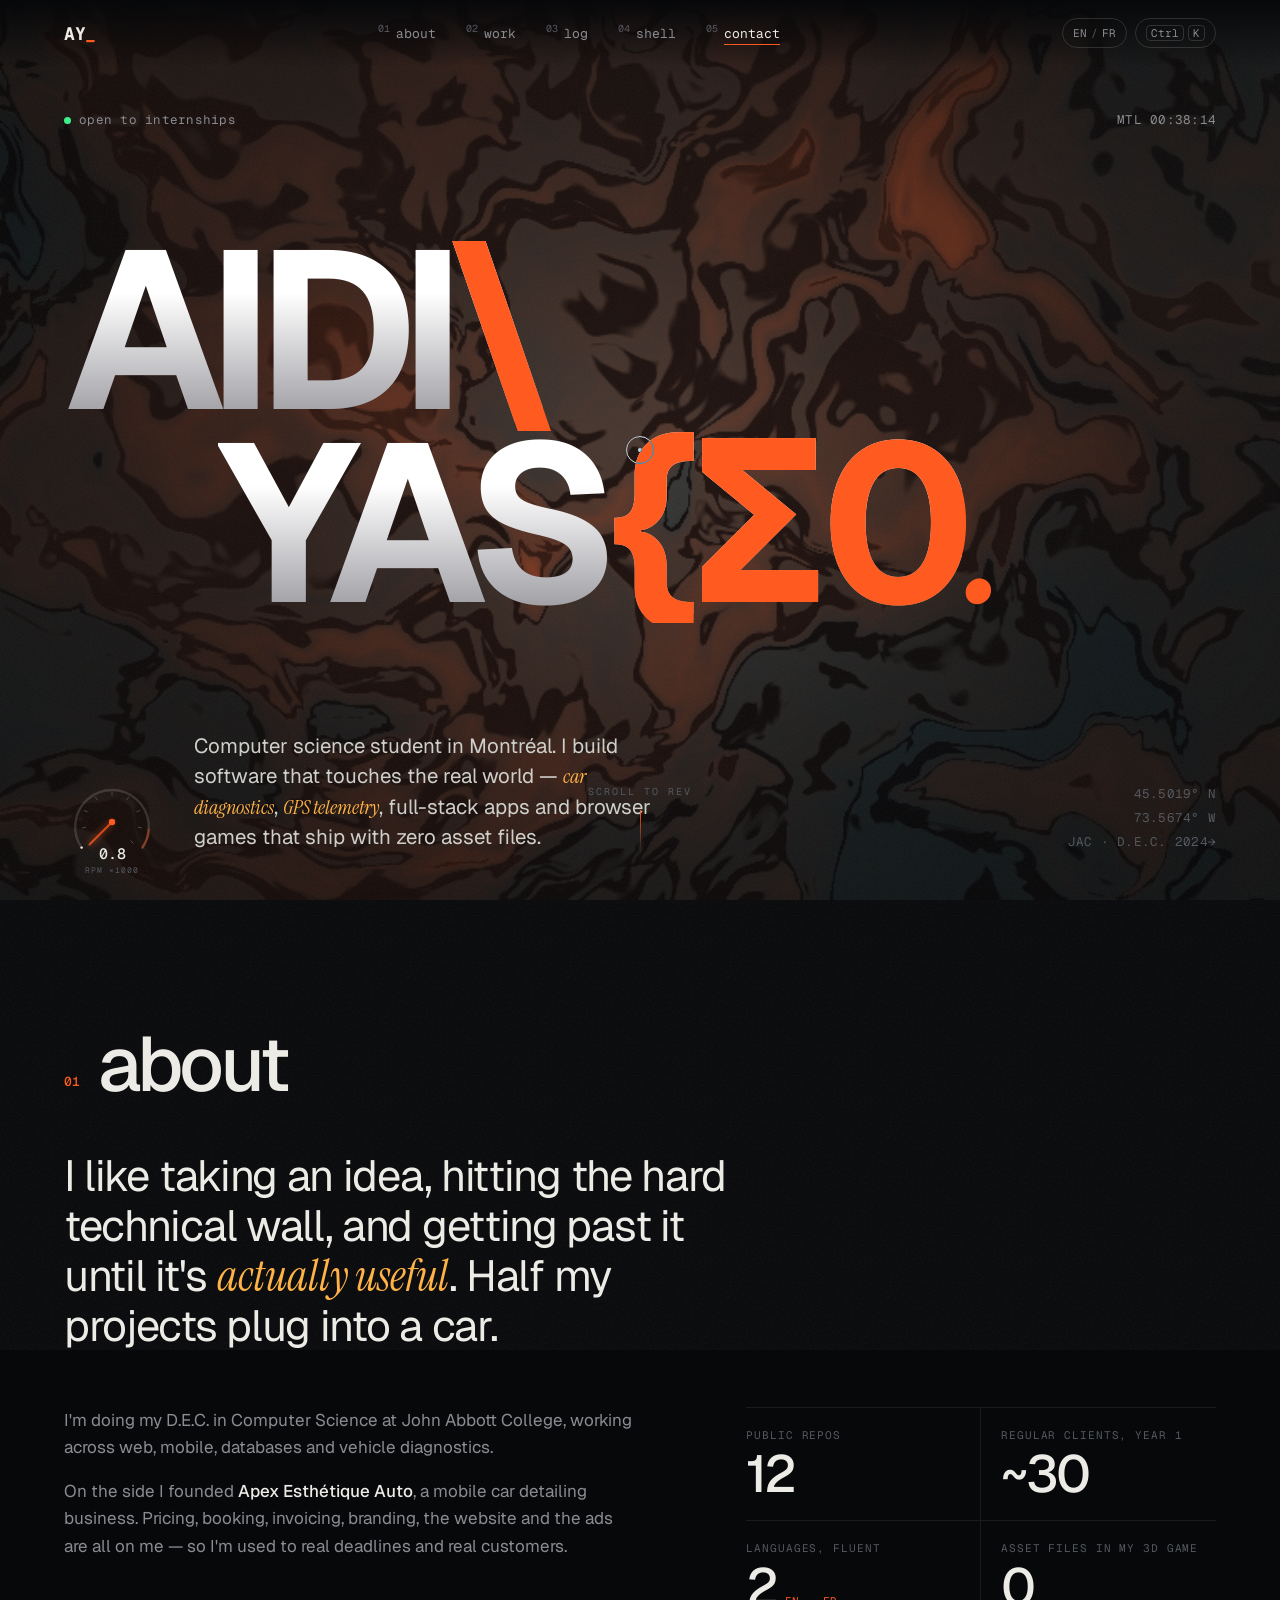
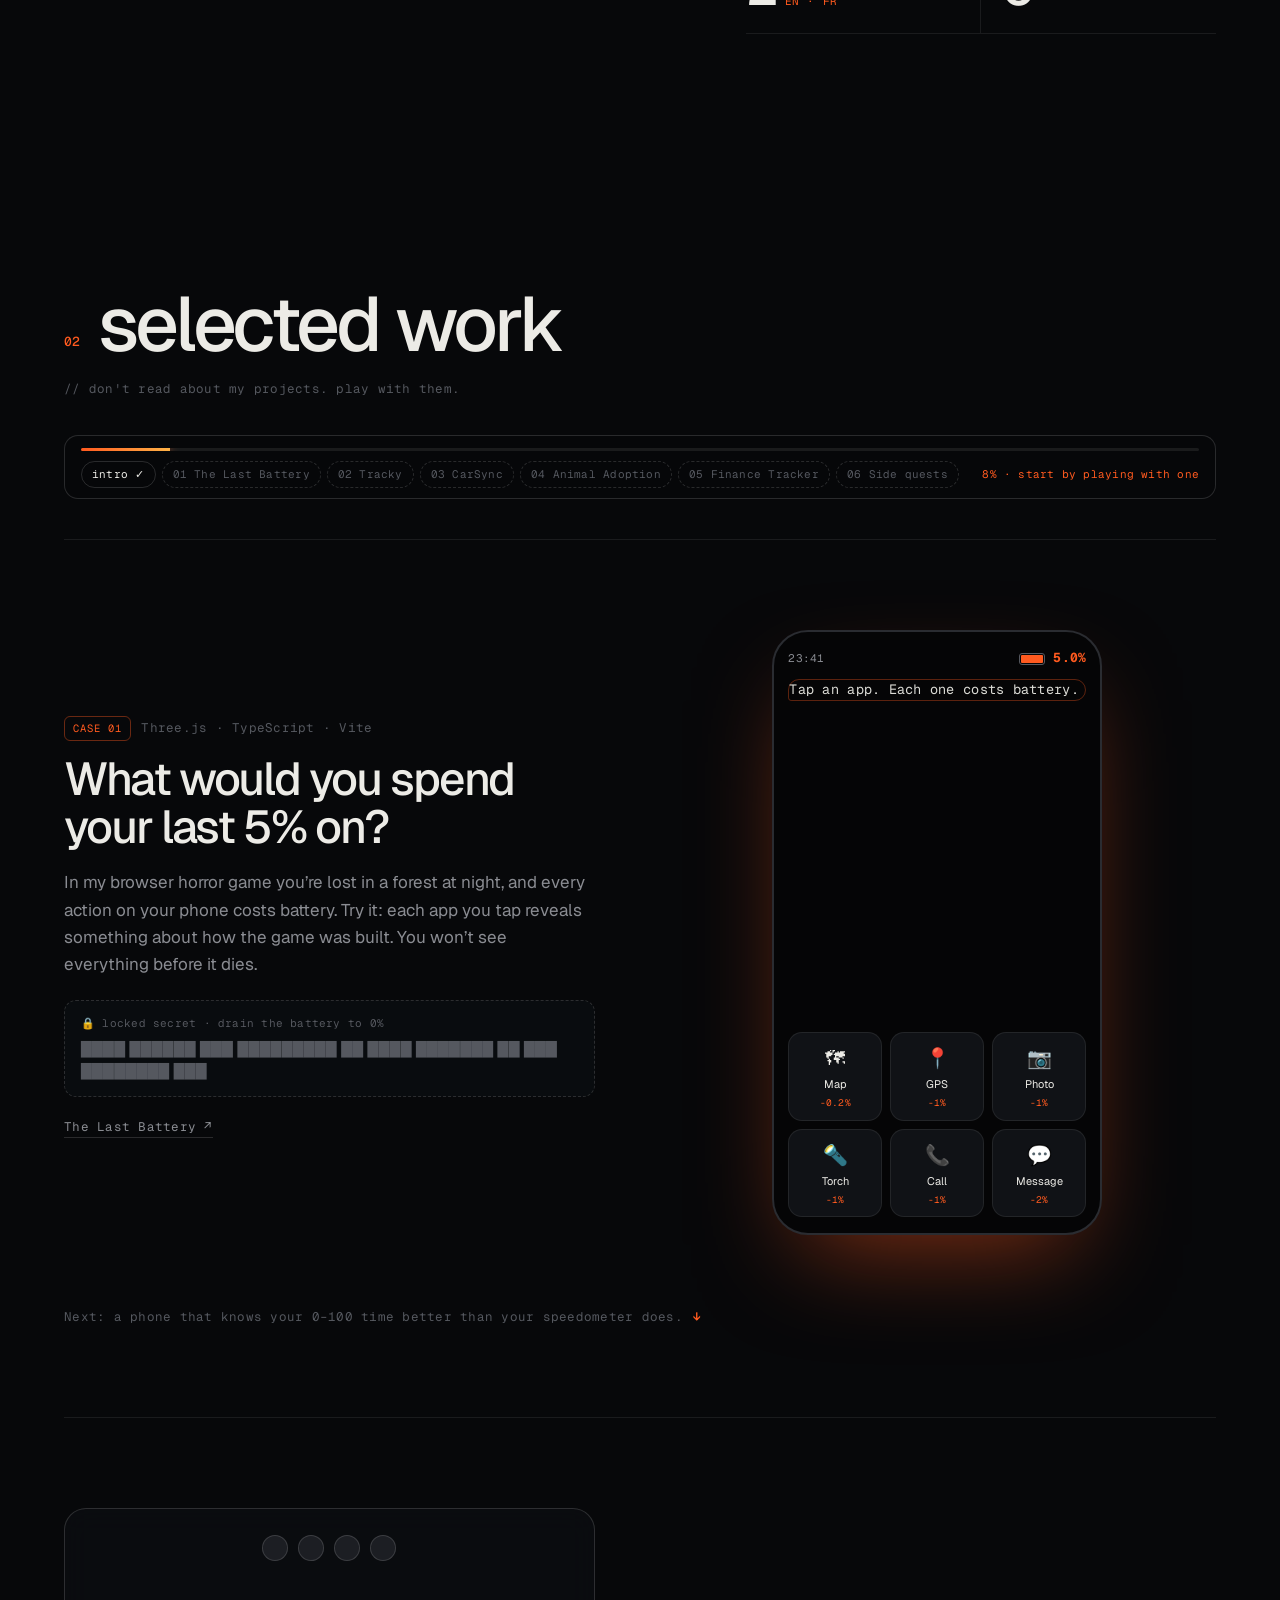
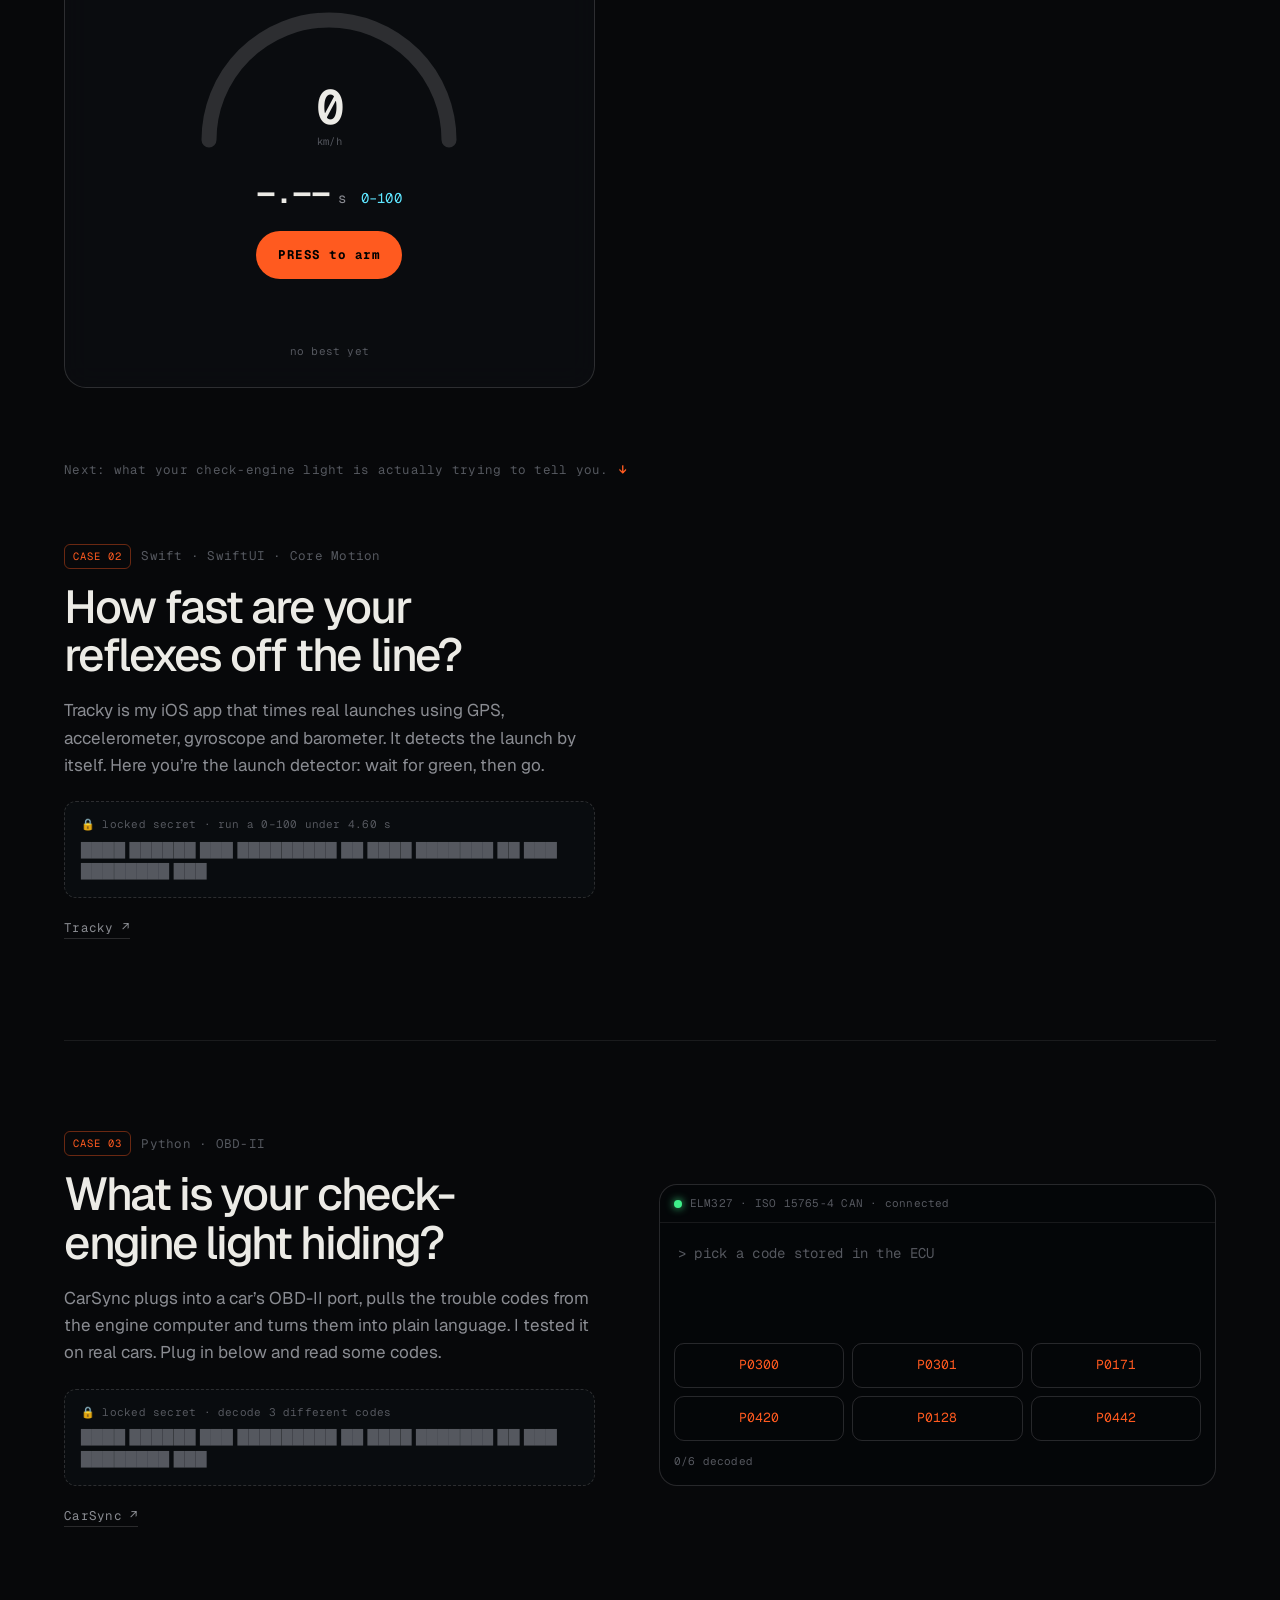
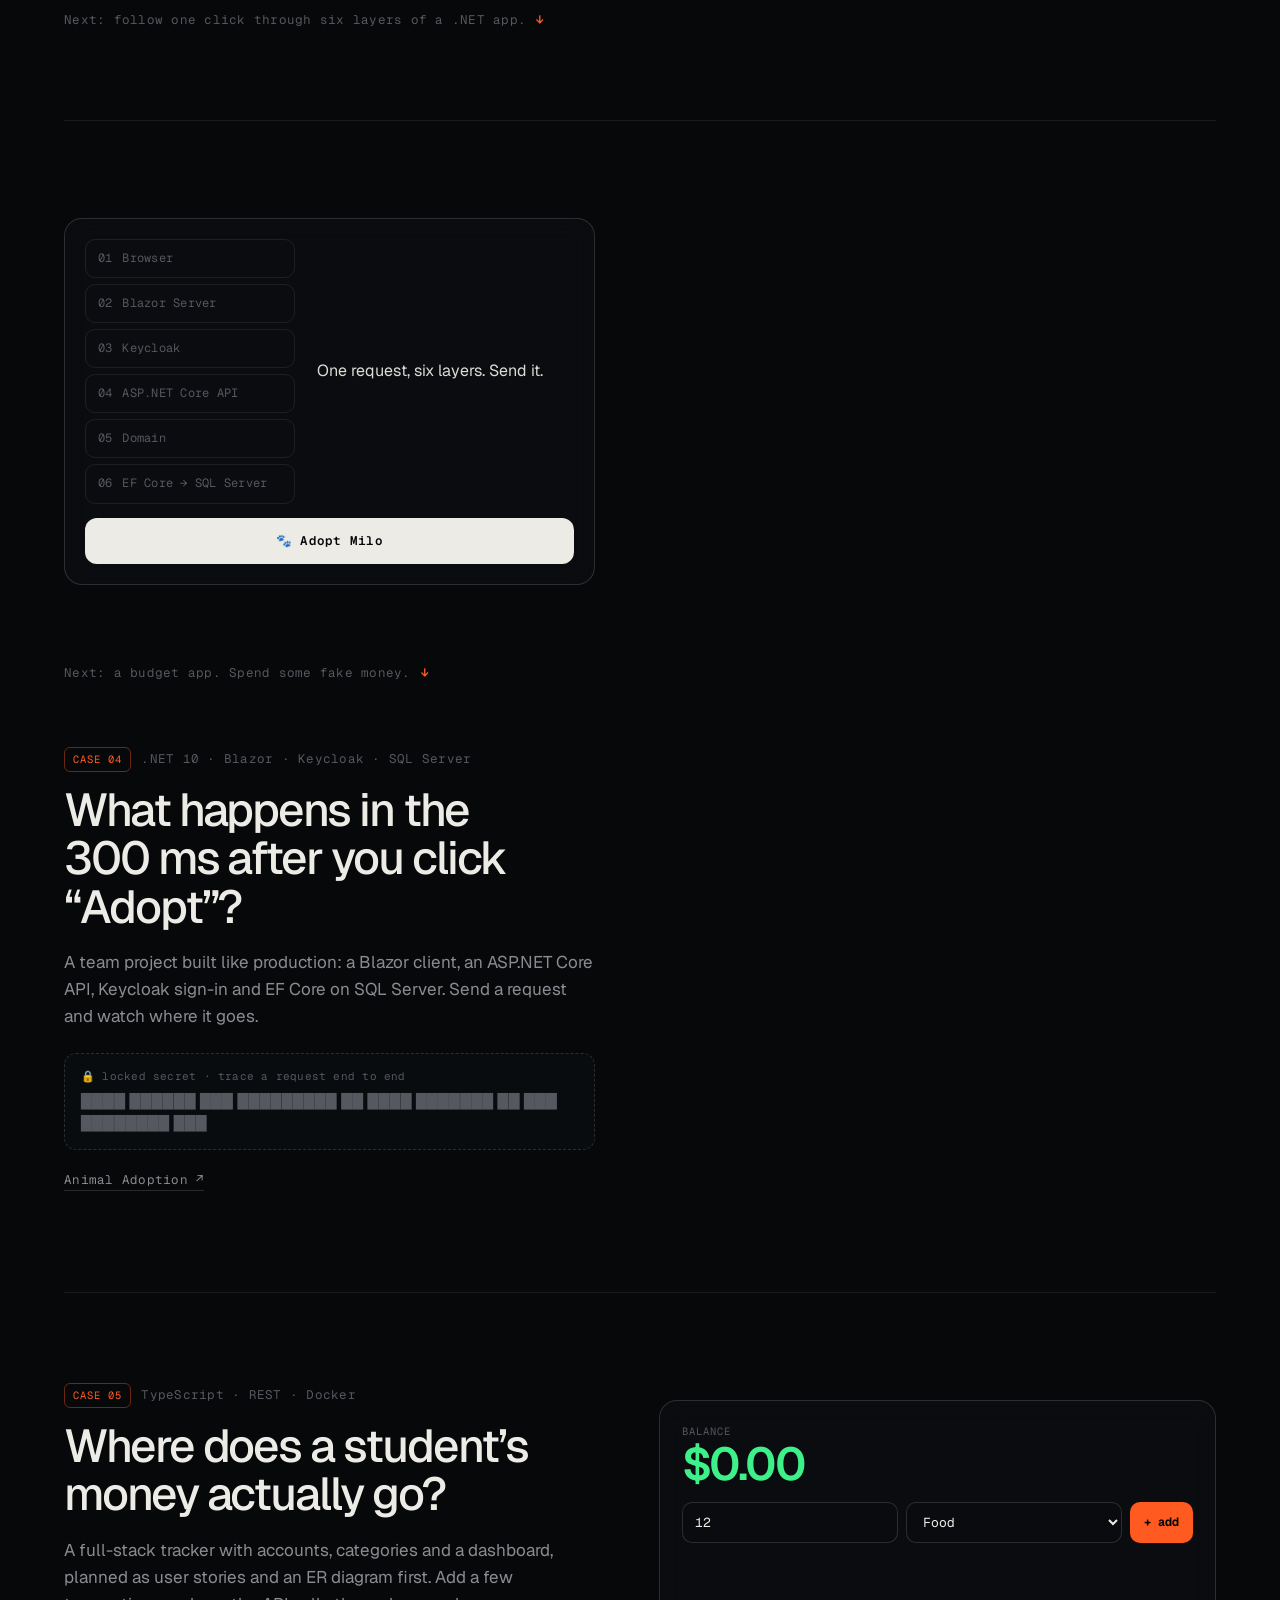
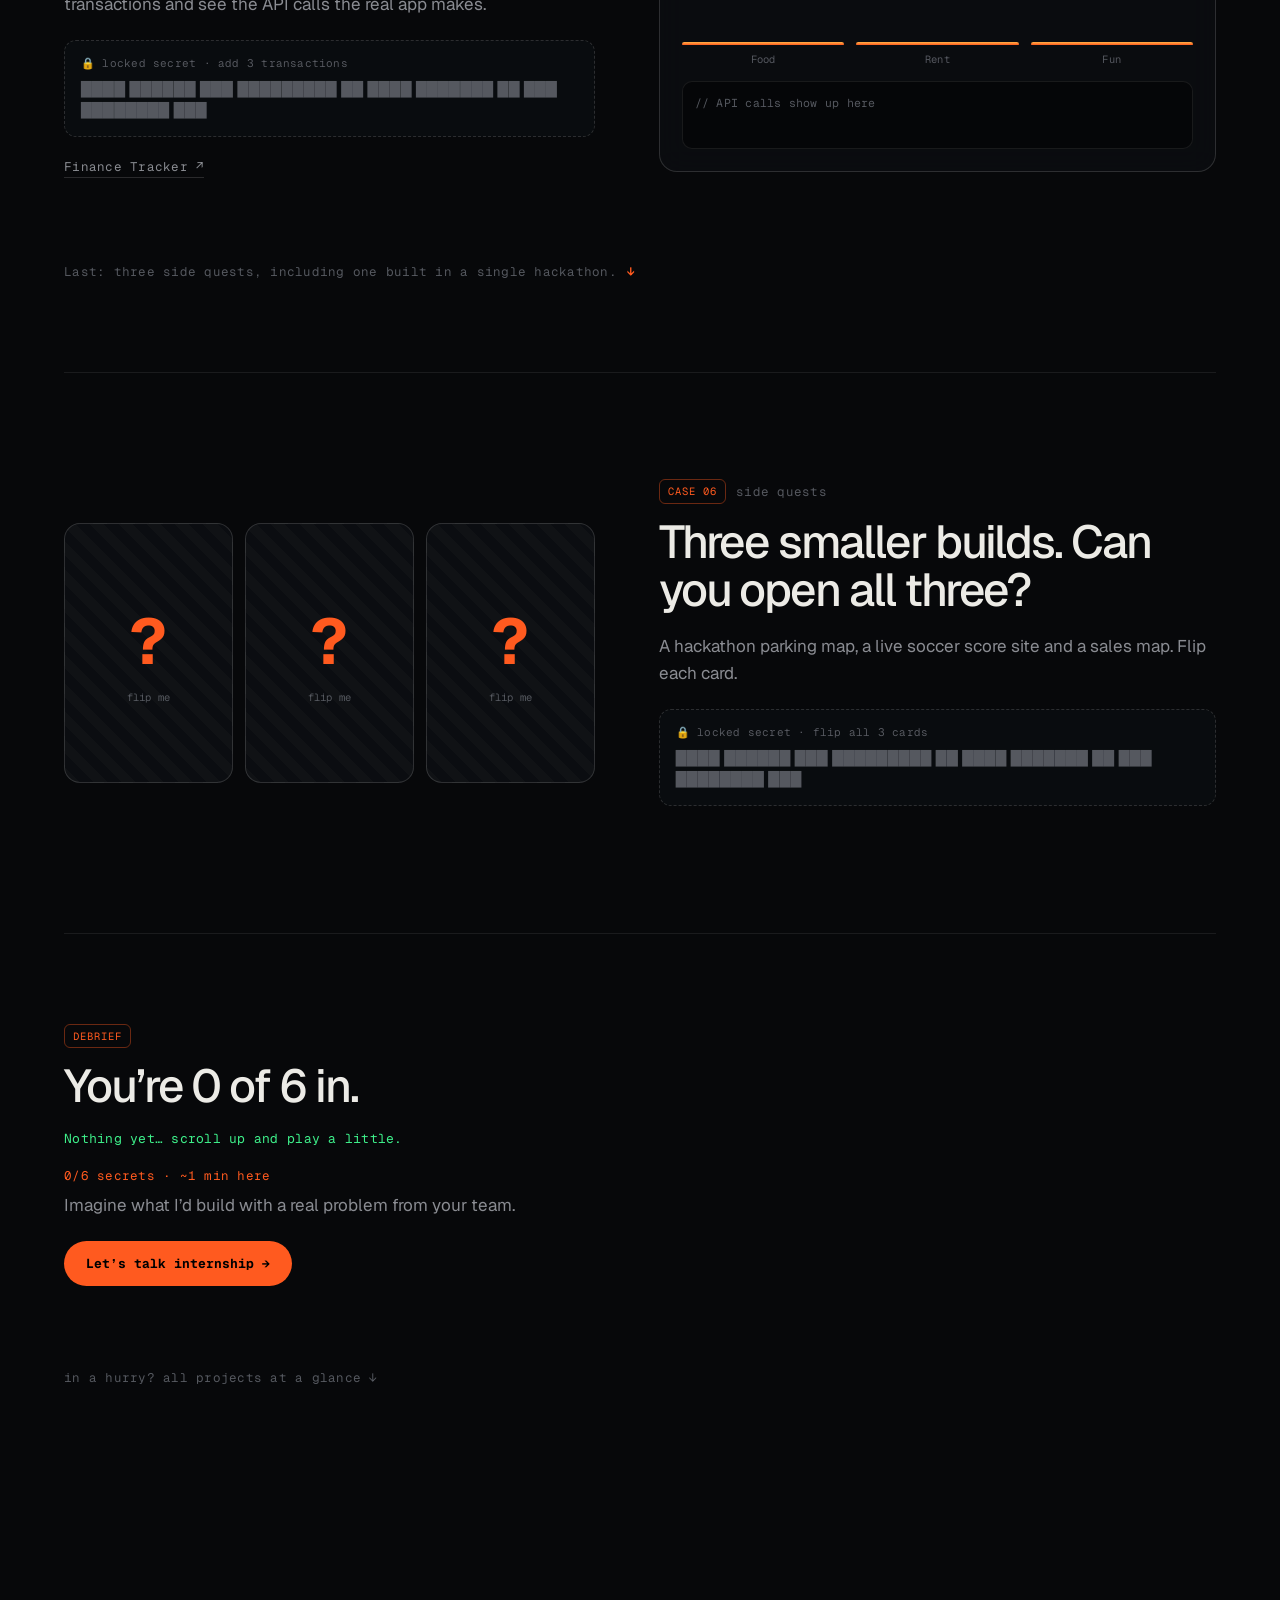
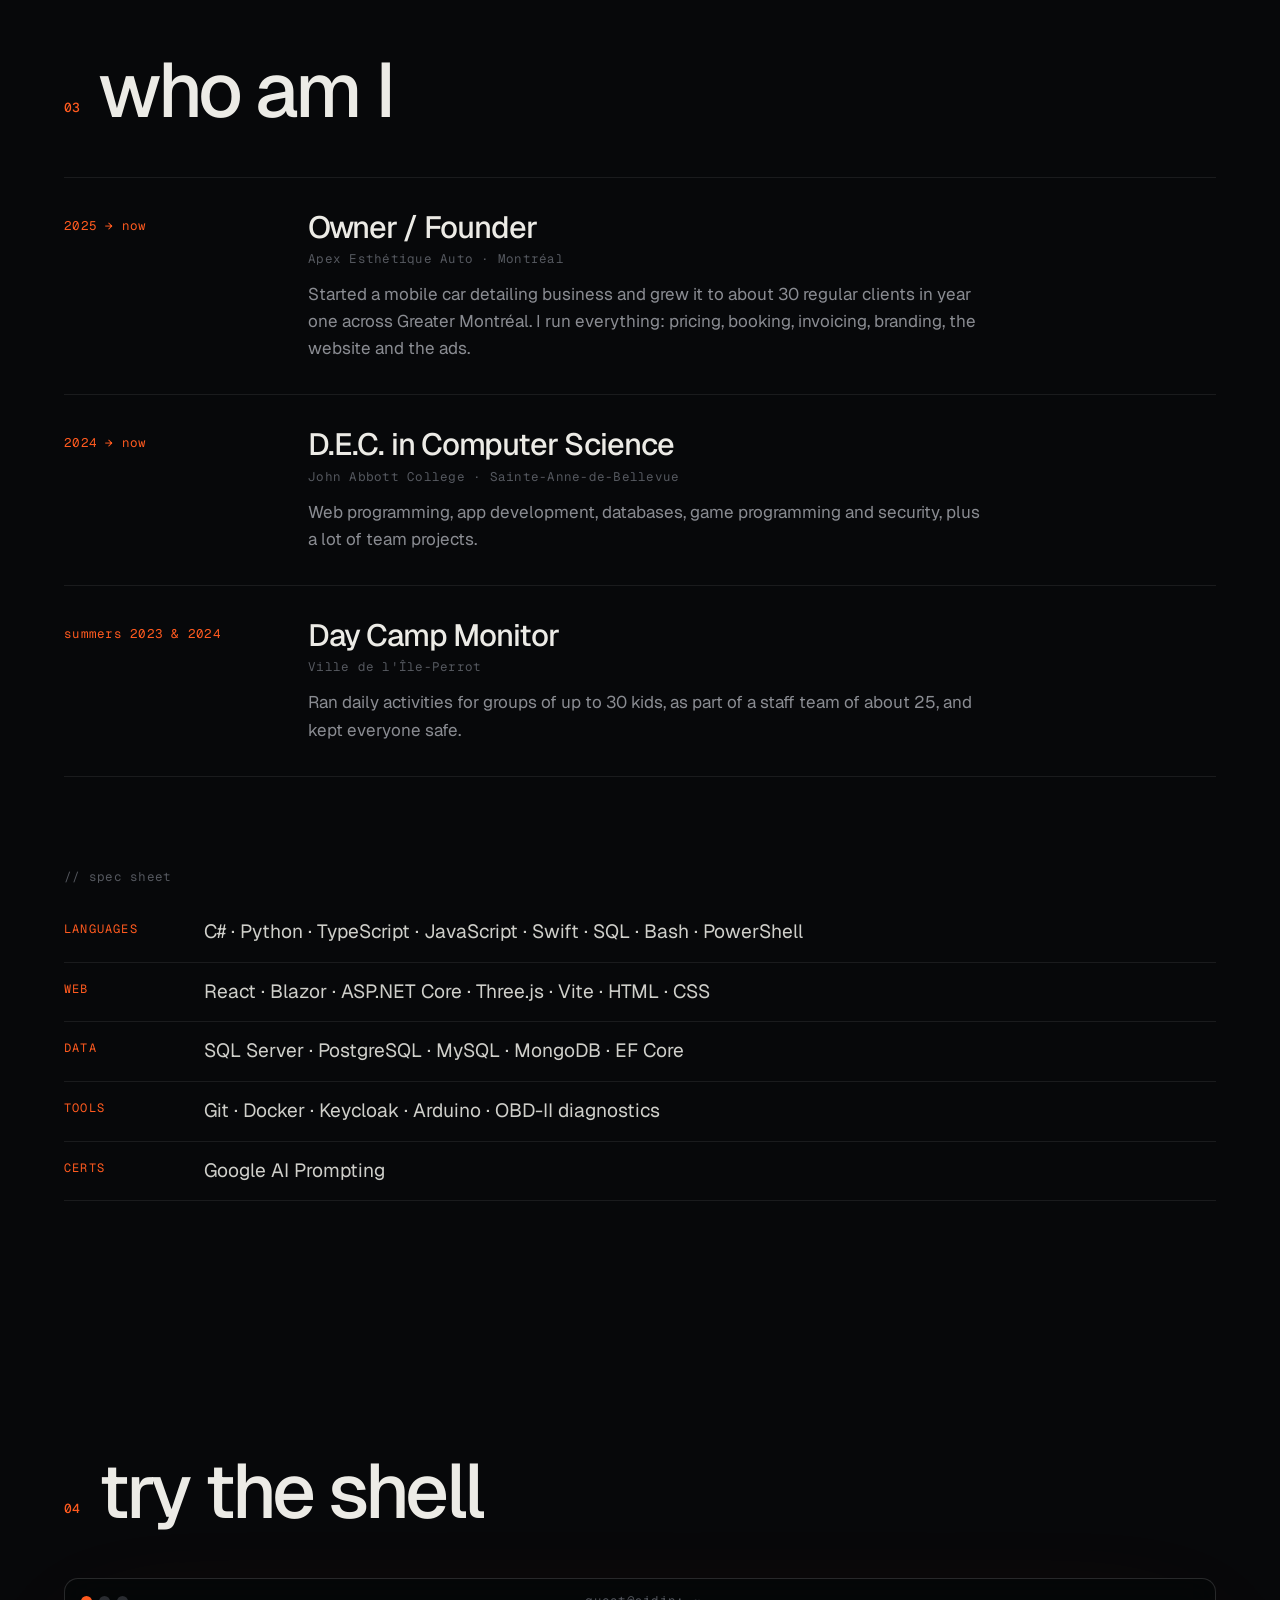
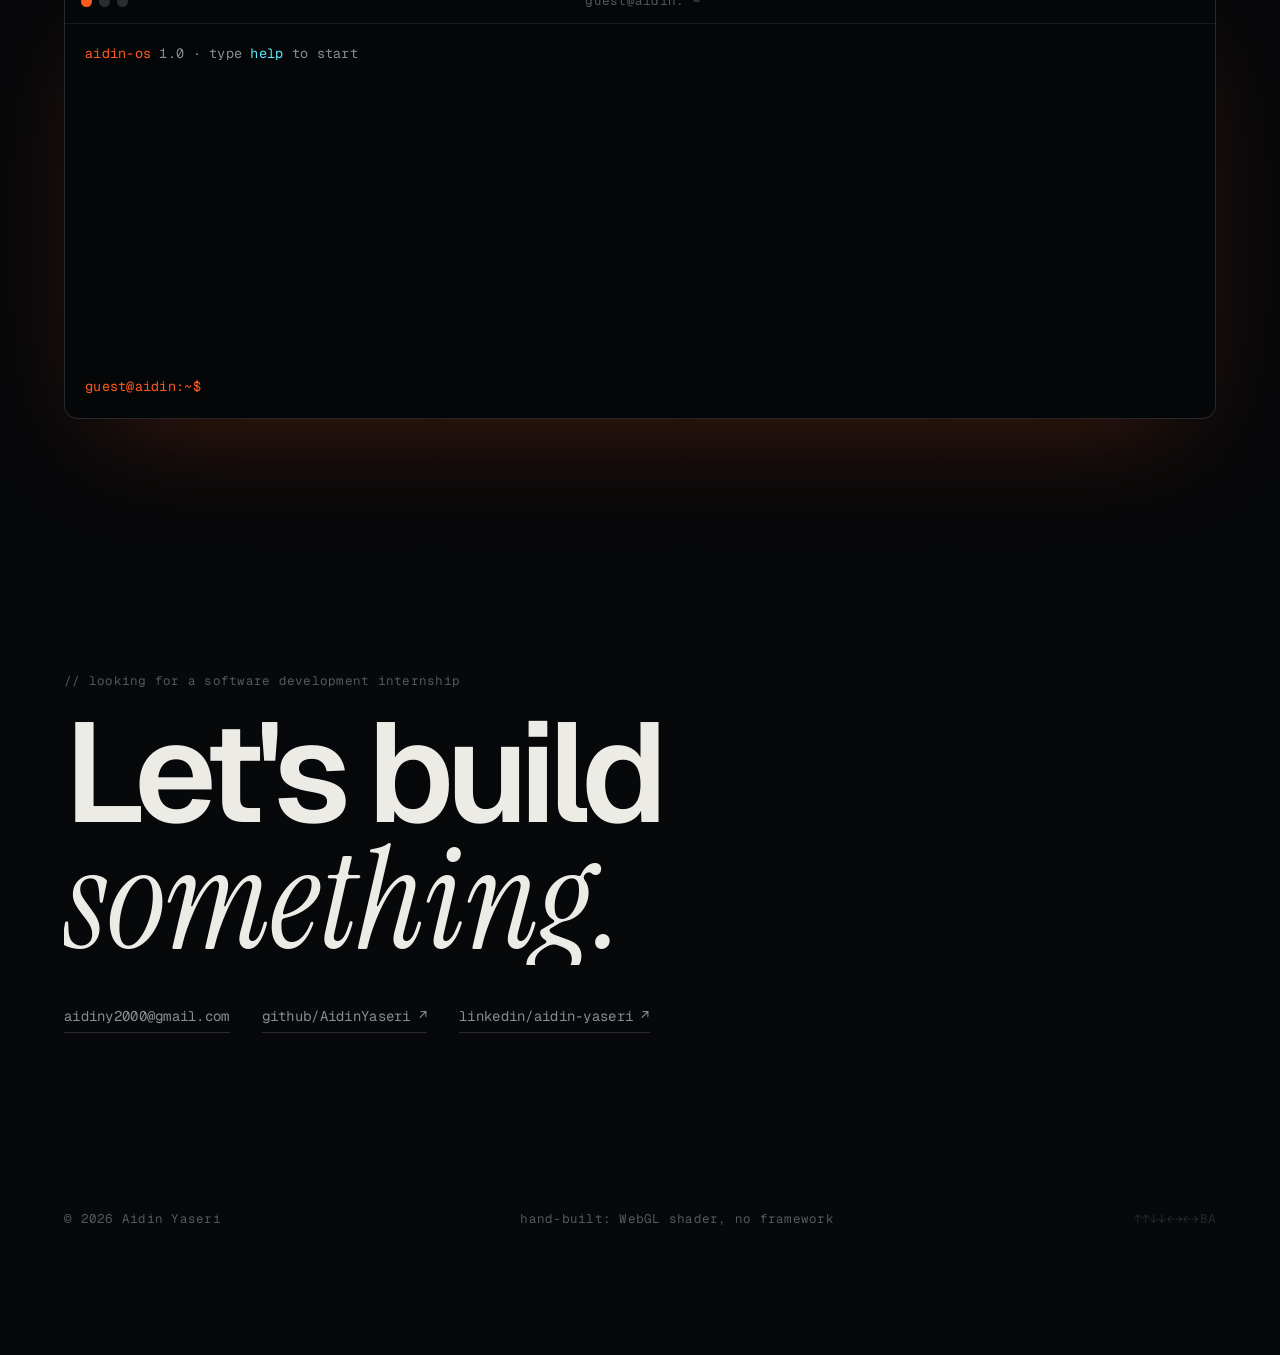
==== commit 813a7856: "Replace reels with playable project case files Co-Authored-By: Claude Opus 5.5 <noreply@anthropic.co" ====
--- a/index.html
+++ b/index.html
@@ -11,7 +11,7 @@
 <link rel="preconnect" href="https://fonts.gstatic.com" crossorigin>
 <link href="https://fonts.googleapis.com/css2?family=Geist:wght@300..800&family=Geist+Mono:wght@400..700&family=Instrument+Serif:ital@0;1&display=swap" rel="stylesheet">
 <link rel="stylesheet" href="style.css">
-<link rel="stylesheet" href="reels.css">
+<link rel="stylesheet" href="chapters.css">
 </head>
 <body>
 
@@ -103,49 +103,16 @@
 <!-- ============ WORK ============ -->
 <section id="work" class="section">
   <h2 class="sec-head"><span class="mono">02</span><span data-i18n="work.title">selected work</span></h2>
-  <div class="work-bar">
-    <p class="sec-sub mono" data-i18n="work.sub">// swipe up for the next project. tap the sides to go deeper.</p>
-    <div class="view-toggle mono" role="tablist">
-      <button class="on" data-view="reels" role="tab" aria-selected="true">▮ reels</button>
-      <button data-view="grid" role="tab" aria-selected="false">⊞ grid</button>
-    </div>
-  </div>
-
-  <div class="reels" id="reels">
-    <!-- left: rabbit-hole meter -->
-    <aside class="hole">
-      <p class="mono hole-k" data-i18n="rh.depth">rabbit-hole depth</p>
-      <div class="hole-n"><b id="rh-seen">0</b><span>/<span id="rh-total">0</span></span></div>
-      <div class="hole-shaft" aria-hidden="true"><i id="rh-fill"></i></div>
-      <p class="mono hole-k" data-i18n="rh.time">time down here</p>
-      <div class="hole-t mono" id="rh-time">0:00</div>
-      <ul class="hole-badges mono" id="rh-badges"></ul>
-      <p class="mono hole-keys"><kbd>↑</kbd><kbd>↓</kbd> <span data-i18n="rh.k1">projects</span> · <kbd>←</kbd><kbd>→</kbd> <span data-i18n="rh.k2">deeper</span> · <kbd>L</kbd> <span data-i18n="rh.k3">like</span></p>
-    </aside>
-
-    <!-- center: the phone -->
-    <div class="reel-phone" id="reel-phone">
-      <div class="feed" id="feed" tabindex="0" aria-label="Project reels. Arrow keys: up and down for projects, left and right for slides."></div>
-      <div class="bars" id="bars" aria-hidden="true"></div>
-      <div class="reel-top mono" aria-hidden="true"><span class="rt-av">AY</span><b>aidin.yaseri</b><span id="rt-proj"></span><span class="rt-pause" id="rt-pause">❚❚</span></div>
-      <div class="rail" id="rail">
-        <button id="r-like" aria-label="Like"><span class="ri">♥</span><small id="r-like-n">0</small></button>
-        <button id="r-deeper" aria-label="Go deeper"><span class="ri">↳</span><small data-i18n="rh.deeper">deeper</small></button>
-        <a id="r-open" target="_blank" rel="noopener" aria-label="Open project"><span class="ri">↗</span><small data-i18n="rh.open">open</small></a>
-        <button id="r-share" aria-label="Copy link"><span class="ri">⧉</span><small data-i18n="rh.share">share</small></button>
-      </div>
-      <div class="swipe-hint mono" id="swipe-hint" aria-hidden="true"><span>↑</span><b data-i18n="rh.hint">swipe up</b></div>
-      <div class="reel-toast mono" id="reel-toast" role="status"></div>
-    </div>
-
-    <!-- right: up next -->
-    <aside class="upnext">
-      <p class="mono hole-k" data-i18n="rh.next">up next</p>
-      <ol id="upnext"></ol>
-    </aside>
-  </div>
-
-  <div class="bento" id="garage" hidden>
+  <p class="sec-sub mono" data-i18n="work.sub">// don't read about my projects. play with them.</p>
+
+  <!-- sticky progress: what's explored, what's still hidden -->
+  <div class="files-rail" id="files-rail" aria-label="Exploration progress"></div>
+
+  <div id="chapters"></div>
+
+  <details class="glance">
+    <summary class="mono" data-i18n="work.glance">in a hurry? all projects at a glance ↓</summary>
+  <div class="bento" id="garage">
 
     <a class="card c-xl" href="https://github.com/AidinYaseri/The-Last-Battery-" target="_blank" rel="noopener" data-repo="The-Last-Battery-">
       <div class="card-art art-battery" aria-hidden="true">
@@ -230,6 +197,7 @@
     </a>
 
   </div>
+  </details>
 </section>
 
 <!-- ============ LOG ============ -->
@@ -313,6 +281,6 @@
 </dialog>
 
 <script src="main.js" type="module"></script>
-<script src="reels.js" type="module"></script>
+<script src="chapters.js" type="module"></script>
 </body>
 </html>
--- a/chapters.css
+++ b/chapters.css
@@ -0,0 +1,171 @@
+/* ---------- case files: playable project chapters ---------- */
+.dim { color: var(--mute); }
+
+/* sticky progress rail */
+.files-rail { position: sticky; top: 64px; z-index: 30; margin: 0 0 40px; padding: 12px 16px 10px; border: 1px solid var(--line2); border-radius: 14px; background: rgba(7,8,10,.82); backdrop-filter: blur(14px); }
+.fr-bar { height: 3px; border-radius: 3px; background: var(--line); overflow: hidden; margin-bottom: 10px; }
+.fr-bar i { display: block; height: 100%; background: linear-gradient(90deg, var(--hot), var(--hot2)); box-shadow: 0 0 10px var(--hot); transition: width .9s var(--ease); }
+.fr-row { display: flex; flex-wrap: wrap; align-items: center; gap: 6px; font-size: 11px; }
+.fr-chip { padding: 4px 10px; border-radius: 999px; border: 1px dashed var(--line2); color: var(--mute); transition: color .2s, border-color .2s; white-space: nowrap; }
+.fr-chip:hover { color: var(--fg); border-color: var(--hot); }
+.fr-chip.done { border-style: solid; color: var(--fg); }
+.fr-chip.sec { border-color: rgba(62,240,138,.5); }
+.fr-msg { margin-left: auto; color: var(--hot); }
+@media (max-width: 760px) { .files-rail { top: 56px; padding: 8px 12px; } .fr-chip { display: none; } .fr-msg { margin-left: 0; } .fr-bar { margin-bottom: 6px; } }
+
+/* chapter layout */
+.chapter { display: grid; grid-template-columns: 1fr 1.05fr; gap: clamp(28px, 5vw, 72px); align-items: center; padding: clamp(56px, 10vh, 110px) 0; border-top: 1px solid var(--line); position: relative; }
+.chapter:nth-child(even) .ch-story { order: 2; }
+@media (max-width: 900px) { .chapter { grid-template-columns: 1fr; } .chapter:nth-child(even) .ch-story { order: 0; } }
+.ch-n { margin: 0 0 14px; color: var(--mute); display: flex; gap: 10px; align-items: center; flex-wrap: wrap; }
+.ch-n span { color: var(--hot); padding: 3px 8px; border: 1px solid rgba(255,90,31,.4); border-radius: 6px; text-transform: uppercase; letter-spacing: .1em; font-size: 10.5px; }
+.ch-q { margin: 0 0 18px; font: 500 clamp(30px, 3.6vw, 54px)/1.05 var(--sans); letter-spacing: -.045em; max-width: 16ch; }
+.ch-p { margin: 0 0 22px; color: var(--dim); max-width: 52ch; }
+.ch-links a { color: var(--dim); border-bottom: 1px solid var(--line2); padding-bottom: 2px; }
+.ch-links a:hover { color: var(--hot); border-color: var(--hot); }
+.ch-next { grid-column: 1 / -1; margin: 8px 0 0; color: var(--mute); display: flex; align-items: center; gap: 10px; cursor: pointer; width: fit-content; }
+.ch-next b { color: var(--hot); animation: bob 1.6s var(--ease) infinite; }
+.ch-next:hover span { color: var(--fg); }
+@keyframes bob { 50% { translate: 0 4px; } }
+
+/* locked secret */
+.secret { margin: 0 0 20px; padding: 14px 16px; border-radius: 12px; border: 1px dashed var(--line2); background: rgba(13,15,19,.6); max-width: 52ch; transition: border-color .4s, background .4s; }
+.secret-k { margin: 0 0 6px; font-size: 11px; color: var(--mute); }
+.secret-v { margin: 0; color: var(--mute); font-size: 14px; line-height: 1.55; letter-spacing: .02em; filter: blur(.4px); word-break: break-word; }
+.secret.open { border-style: solid; border-color: rgba(62,240,138,.45); background: rgba(62,240,138,.05); }
+.secret.open .secret-k { color: #3ef08a; }
+.secret.open .secret-v { color: var(--fg); filter: none; letter-spacing: 0; }
+.secret.just { animation: unlockglow 1.4s var(--ease); }
+@keyframes unlockglow { 20% { box-shadow: 0 0 0 2px #3ef08a, 0 0 50px rgba(62,240,138,.35); } }
+.secret code { font: 12.5px var(--mono); color: var(--cool); }
+
+.ch-demo { min-height: 380px; display: grid; place-items: center; }
+.ch-demo > * { width: 100%; }
+
+/* toast */
+.cf-toast { position: fixed; z-index: 80; left: 50%; bottom: 28px; translate: -50% 20px; opacity: 0; padding: 10px 16px; border-radius: 999px; background: #3ef08a; color: #000; font-weight: 600; font-size: 12.5px; transition: opacity .3s, translate .4s var(--ease); pointer-events: none; box-shadow: 0 10px 40px rgba(62,240,138,.35); }
+.cf-toast.on { opacity: 1; translate: -50% 0; }
+
+/* ---- demo: battery phone ---- */
+.bat-phone { position: relative; width: min(330px, 100%); margin: 0 auto; aspect-ratio: 9 / 16.5; border-radius: 36px; border: 2px solid #2a2c31; background: #050506; padding: 16px 14px; display: flex; flex-direction: column; gap: 10px; box-shadow: 0 40px 100px -30px rgba(255,90,31,.5); overflow: hidden; }
+.bat-top { display: flex; align-items: center; justify-content: space-between; gap: 8px; font-size: 11px; color: var(--dim); }
+.bat-top b { color: var(--hot); font-size: 13px; }
+.bat-ico { margin-left: auto; width: 26px; height: 12px; border: 1.5px solid var(--mute); border-radius: 3px; padding: 1px; }
+.bat-ico i { display: block; height: 100%; background: var(--hot); border-radius: 1px; transition: width .4s; }
+.bat-phone.crit .bat-top b { animation: flicker 1s infinite; }
+.bat-feed { flex: 1; overflow-y: auto; display: flex; flex-direction: column; gap: 8px; scrollbar-width: none; }
+.bat-feed p { margin: 0; padding: 10px 12px; border-radius: 14px 14px 14px 4px; background: #15171c; font-size: 13.5px; line-height: 1.45; color: #dcdcd6; animation: pop .4s var(--ease); }
+.bat-feed p:first-child { border: 1px solid rgba(255,90,31,.35); }
+.bat-feed p.dim { background: none; padding: 0; }
+.bat-apps { display: grid; grid-template-columns: repeat(3, 1fr); gap: 8px; }
+.bat-apps button { display: grid; justify-items: center; gap: 2px; padding: 9px 4px; border-radius: 14px; background: #101216; border: 1px solid var(--line); transition: background .2s, transform .2s var(--ease), border-color .2s; }
+.bat-apps button:hover:not(:disabled) { border-color: var(--hot); transform: translateY(-2px); }
+.bat-apps button:active:not(:disabled) { transform: scale(.95); }
+.bat-apps span { font-size: 20px; }
+.bat-apps small { font-size: 11px; color: var(--fg); }
+.bat-apps em { font-style: normal; font-size: 9.5px; color: var(--hot); }
+.bat-phone.dead .bat-feed, .bat-phone.dead .bat-apps, .bat-phone.dead .bat-top { opacity: .15; filter: blur(1px); }
+.bat-dead { position: absolute; inset: 0; display: grid; place-content: center; justify-items: center; gap: 10px; text-align: center; background: radial-gradient(circle, rgba(0,0,0,.6), #000 75%); animation: pop .6s var(--ease); }
+.bat-dead p { margin: 0; color: var(--hot); letter-spacing: .14em; font-size: 12px; }
+.bat-dead small { color: var(--mute); font-size: 12px; }
+.bat-dead button { padding: 8px 14px; border-radius: 999px; border: 1px solid var(--line2); color: var(--fg); font-size: 11.5px; }
+.bat-dead button:hover { border-color: var(--hot); }
+
+/* ---- demo: tracky launch ---- */
+.trk { display: grid; justify-items: center; gap: 14px; padding: 26px; border: 1px solid var(--line2); border-radius: 22px; background: rgba(13,15,19,.72); backdrop-filter: blur(14px); }
+.trk-tree { display: flex; gap: 10px; }
+.trk-tree i { width: 26px; height: 26px; border-radius: 50%; background: #1c1e23; border: 1px solid var(--line2); transition: background .1s, box-shadow .1s; }
+.trk-tree i.on { background: #ffb347; box-shadow: 0 0 18px #ffb347; }
+.trk-tree i.g.on { background: #3ef08a; box-shadow: 0 0 24px #3ef08a; }
+.trk-tree i.red { background: #ff1f3d; box-shadow: 0 0 18px #ff1f3d; }
+.trk-gauge { position: relative; width: min(300px, 100%); }
+.trk-gauge svg { width: 100%; display: block; }
+.trk-arc, .trk-fill { fill: none; stroke-width: 10; stroke-linecap: round; }
+.trk-arc { stroke: var(--line2); }
+.trk-fill { stroke: var(--cool); stroke-dasharray: 252; stroke-dashoffset: 252; filter: drop-shadow(0 0 6px var(--cool)); }
+.trk-read { position: absolute; left: 0; right: 0; bottom: 4px; text-align: center; }
+.trk-read b { display: block; font: 600 48px/1 var(--mono); letter-spacing: -.05em; }
+.trk-read small { color: var(--mute); }
+.trk-time { margin: 0; font-size: 14px; color: var(--dim); }
+.trk-time b { font-size: 30px; color: var(--fg); }
+.trk-time span { color: var(--cool); margin-left: 6px; }
+.trk-btn { padding: 14px 22px; border-radius: 999px; background: var(--hot); color: #000; font-weight: 700; font-size: 12.5px; letter-spacing: .04em; touch-action: manipulation; user-select: none; transition: transform .15s; }
+.trk-btn:active { transform: scale(.96); }
+.trk-runs { display: flex; align-items: flex-end; gap: 4px; height: 36px; }
+.trk-runs i { width: 10px; background: var(--line2); border-radius: 2px; }
+.trk-runs i.pb { background: #3ef08a; }
+.trk-best { margin: 0; font-size: 11px; color: var(--mute); }
+
+/* ---- demo: OBD scanner ---- */
+.obd { border: 1px solid var(--line2); border-radius: 18px; overflow: hidden; background: rgba(5,6,8,.88); }
+.obd-bar { display: flex; align-items: center; gap: 8px; padding: 10px 14px; border-bottom: 1px solid var(--line); font-size: 11px; color: var(--mute); }
+.obd-led { width: 8px; height: 8px; border-radius: 50%; background: #3ef08a; box-shadow: 0 0 8px #3ef08a; animation: blink 1.2s steps(1) infinite; }
+.obd-screen { min-height: 120px; padding: 18px; font-size: 14px; line-height: 1.8; color: var(--dim); }
+.obd-screen .h { color: var(--hot); } .obd-screen .k { color: var(--fg); }
+.obd-codes { display: grid; grid-template-columns: repeat(3, 1fr); gap: 8px; padding: 0 14px 12px; }
+.obd-codes button { padding: 11px 0; border-radius: 10px; border: 1px solid var(--line2); color: var(--hot); font-size: 13px; transition: background .2s, border-color .2s; }
+.obd-codes button:hover:not(:disabled) { background: rgba(255,90,31,.08); border-color: var(--hot); }
+.obd-codes button.done { color: #3ef08a; border-color: rgba(62,240,138,.35); }
+.obd-codes button:disabled { opacity: .5; }
+.obd-count { margin: 0; padding: 0 14px 14px; font-size: 11px; color: var(--mute); }
+
+/* ---- demo: request trace ---- */
+.adp { display: grid; grid-template-columns: 210px 1fr; gap: 14px; padding: 20px; border: 1px solid var(--line2); border-radius: 18px; background: rgba(13,15,19,.72); backdrop-filter: blur(14px); }
+@media (max-width: 560px) { .adp { grid-template-columns: 1fr; } }
+.adp-hops { list-style: none; margin: 0; padding: 0; display: grid; gap: 6px; font-size: 12px; position: relative; }
+.adp-hops li { display: flex; gap: 10px; padding: 9px 12px; border-radius: 10px; border: 1px solid var(--line); color: var(--mute); transition: all .35s var(--ease); }
+.adp-hops li span { color: var(--mute); }
+.adp-hops li.past { color: var(--dim); border-color: rgba(255,90,31,.3); }
+.adp-hops li.now { color: #000; background: var(--hot); border-color: var(--hot); transform: translateX(6px); box-shadow: 0 0 24px rgba(255,90,31,.45); }
+.adp-hops li.now span { color: #000; }
+.adp-info { display: flex; flex-direction: column; justify-content: center; padding: 8px; }
+.adp-info p { margin: 0; font-size: 16px; line-height: 1.55; color: #dcdcd6; animation: pop .4s var(--ease); }
+.adp-btn { grid-column: 1 / -1; padding: 13px; border-radius: 12px; background: var(--fg); color: var(--bg); font-weight: 600; font-size: 12.5px; }
+.adp-btn:hover { background: var(--hot); }
+
+/* ---- demo: finance ---- */
+.fin { display: grid; gap: 14px; padding: 22px; border: 1px solid var(--line2); border-radius: 18px; background: rgba(13,15,19,.72); backdrop-filter: blur(14px); }
+.fin-bal small { display: block; color: var(--mute); font-size: 10.5px; text-transform: uppercase; letter-spacing: .1em; }
+.fin-bal b { font: 600 46px/1.05 var(--sans); letter-spacing: -.05em; color: #3ef08a; }
+.fin-bal b.neg { color: var(--hot); }
+.fin-form { display: grid; grid-template-columns: 1fr 1fr auto; gap: 8px; }
+.fin-form input, .fin-form select { min-width: 0; padding: 10px 12px; border-radius: 10px; border: 1px solid var(--line2); background: #0a0b0e; color: var(--fg); font: 13px var(--mono); }
+.fin-form button { padding: 10px 14px; border-radius: 10px; background: var(--hot); color: #000; font-weight: 700; font-size: 12px; }
+.fin-bars { display: grid; grid-template-columns: repeat(3, 1fr); gap: 12px; height: 110px; align-items: end; }
+.fin-bars div { height: 100%; display: flex; flex-direction: column; justify-content: flex-end; gap: 6px; }
+.fin-bars i { display: block; min-height: 3px; background: linear-gradient(var(--hot2), var(--hot)); border-radius: 6px 6px 2px 2px; transition: height .6s var(--ease); }
+.fin-bars small { color: var(--mute); font-size: 10.5px; text-align: center; }
+.fin-api { margin: 0; min-height: 68px; padding: 12px; border-radius: 10px; background: #050608; border: 1px solid var(--line); font-size: 11.5px; line-height: 1.6; white-space: pre-wrap; word-break: break-all; color: var(--dim); }
+.fin-api .h { color: var(--hot); } .fin-api .k { color: #3ef08a; }
+
+/* ---- demo: side quests ---- */
+.side { display: grid; grid-template-columns: repeat(3, 1fr); gap: 12px; perspective: 1000px; }
+@media (max-width: 560px) { .side { grid-template-columns: 1fr; } }
+.flip { position: relative; height: 260px; transform-style: preserve-3d; transition: transform .8s var(--ease); text-align: left; }
+.flip.on { transform: rotateY(180deg); }
+.flip .ff, .flip .fb { position: absolute; inset: 0; border-radius: 16px; border: 1px solid var(--line2); backface-visibility: hidden; padding: 18px; display: flex; flex-direction: column; }
+.flip .ff { align-items: center; justify-content: center; gap: 6px; background: repeating-linear-gradient(45deg, rgba(255,255,255,.02) 0 10px, transparent 10px 20px), rgba(13,15,19,.8); }
+.flip .ff b { font: 700 64px var(--sans); color: var(--hot); }
+.flip .ff small { color: var(--mute); font-size: 10.5px; }
+.flip:hover:not(.on) .ff { border-color: var(--hot); }
+.flip .fb { transform: rotateY(180deg); background: rgba(13,15,19,.92); gap: 6px; }
+.flip .fb small { color: var(--mute); font-size: 10.5px; }
+.flip .fb b { font: 600 20px/1.1 var(--sans); letter-spacing: -.02em; }
+.flip .fb p { margin: 0; color: var(--dim); font-size: 13.5px; line-height: 1.5; }
+.flip .fb a { margin-top: auto; color: var(--hot); font-size: 11.5px; }
+
+/* ---- debrief ---- */
+.debrief { padding: clamp(56px, 10vh, 110px) 0 40px; border-top: 1px solid var(--line); }
+.db-list { list-style: none; margin: 0 0 16px; padding: 0; display: grid; gap: 6px; color: #3ef08a; font-size: 13px; }
+.db-stat { color: var(--hot); margin: 0 0 6px; }
+.db-miss { color: var(--mute); margin: 0 0 18px; }
+.db-miss a { color: var(--dim); border-bottom: 1px dashed var(--line2); }
+.db-cta { display: inline-block; padding: 14px 22px; border-radius: 999px; background: var(--hot); color: #000; font: 700 13px var(--mono); transition: transform .3s var(--ease), box-shadow .3s; }
+.db-cta:hover { transform: translateY(-2px); box-shadow: 0 14px 40px rgba(255,90,31,.4); }
+
+/* ---- glance (classic grid, collapsed) ---- */
+.glance { margin-top: 30px; }
+.glance summary { cursor: pointer; color: var(--mute); padding: 12px 0; list-style: none; }
+.glance summary::-webkit-details-marker { display: none; }
+.glance summary:hover { color: var(--fg); }
+.glance[open] summary { margin-bottom: 16px; }
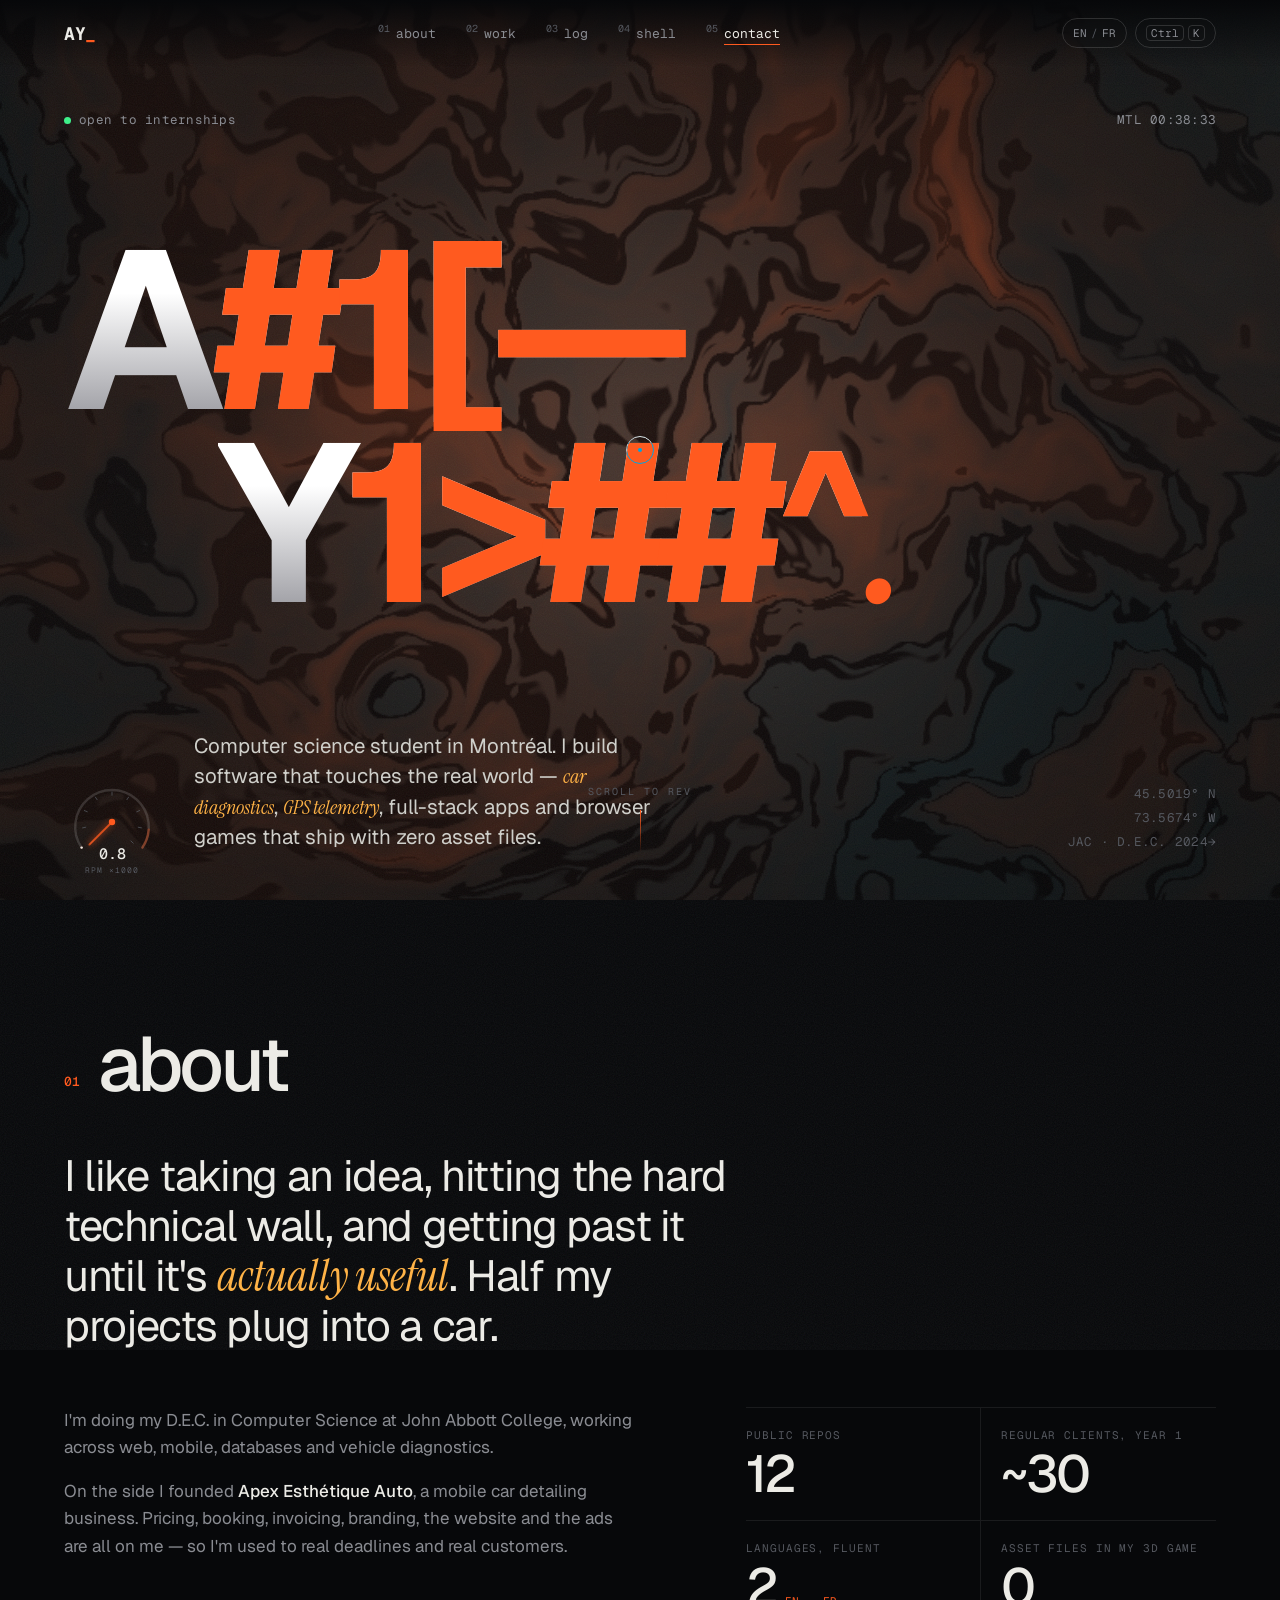
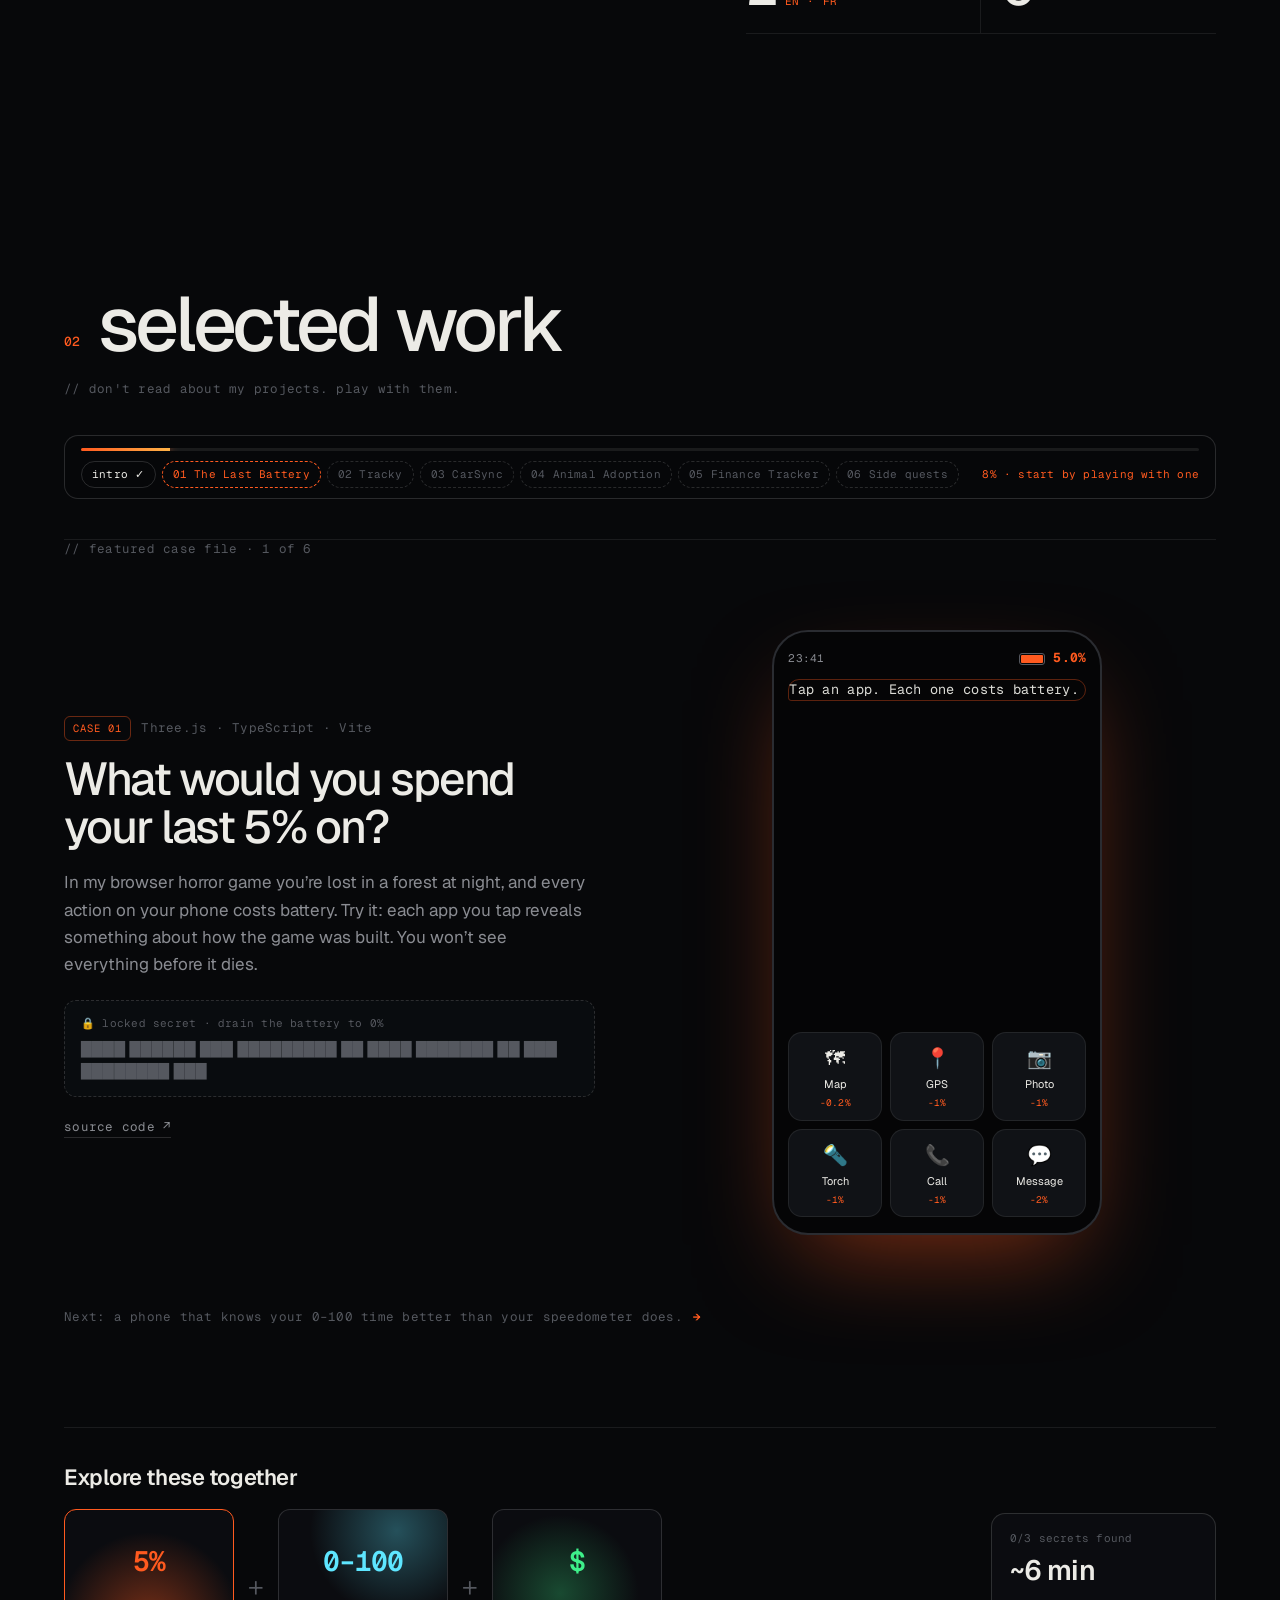
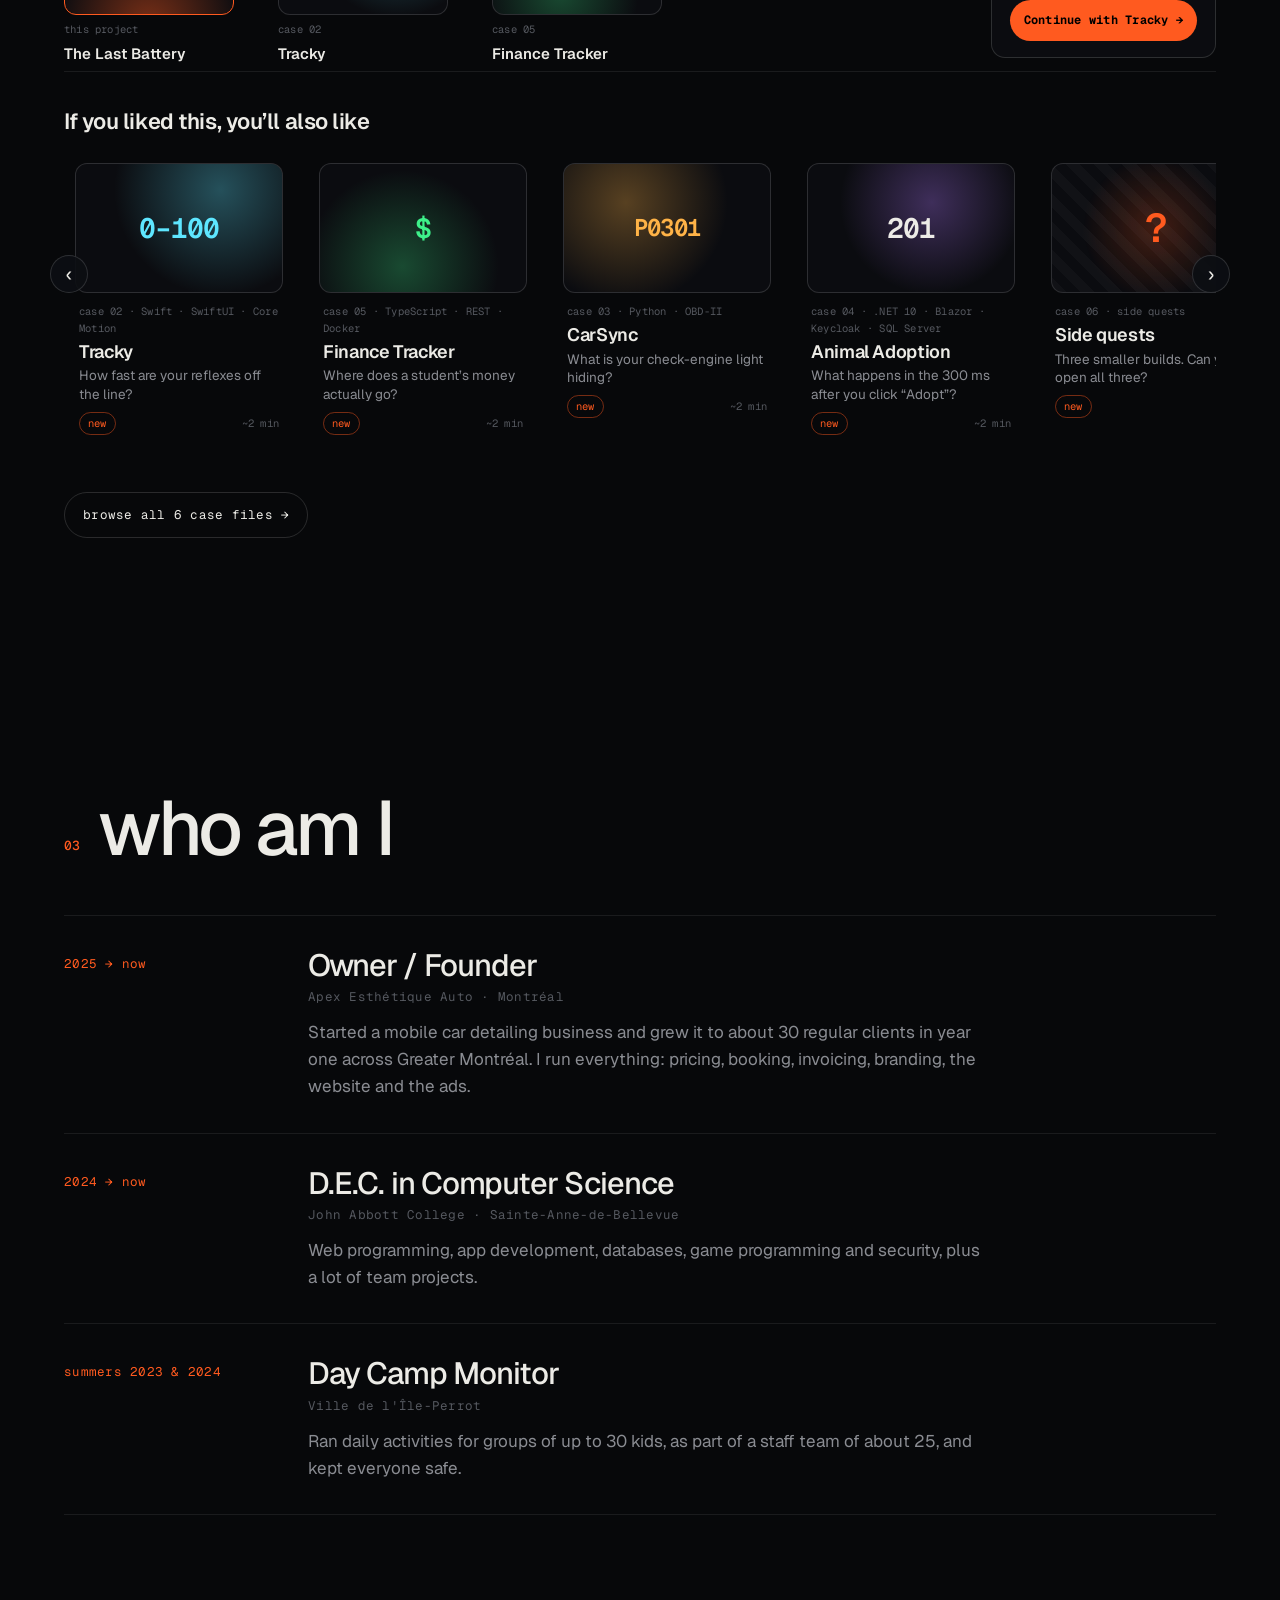
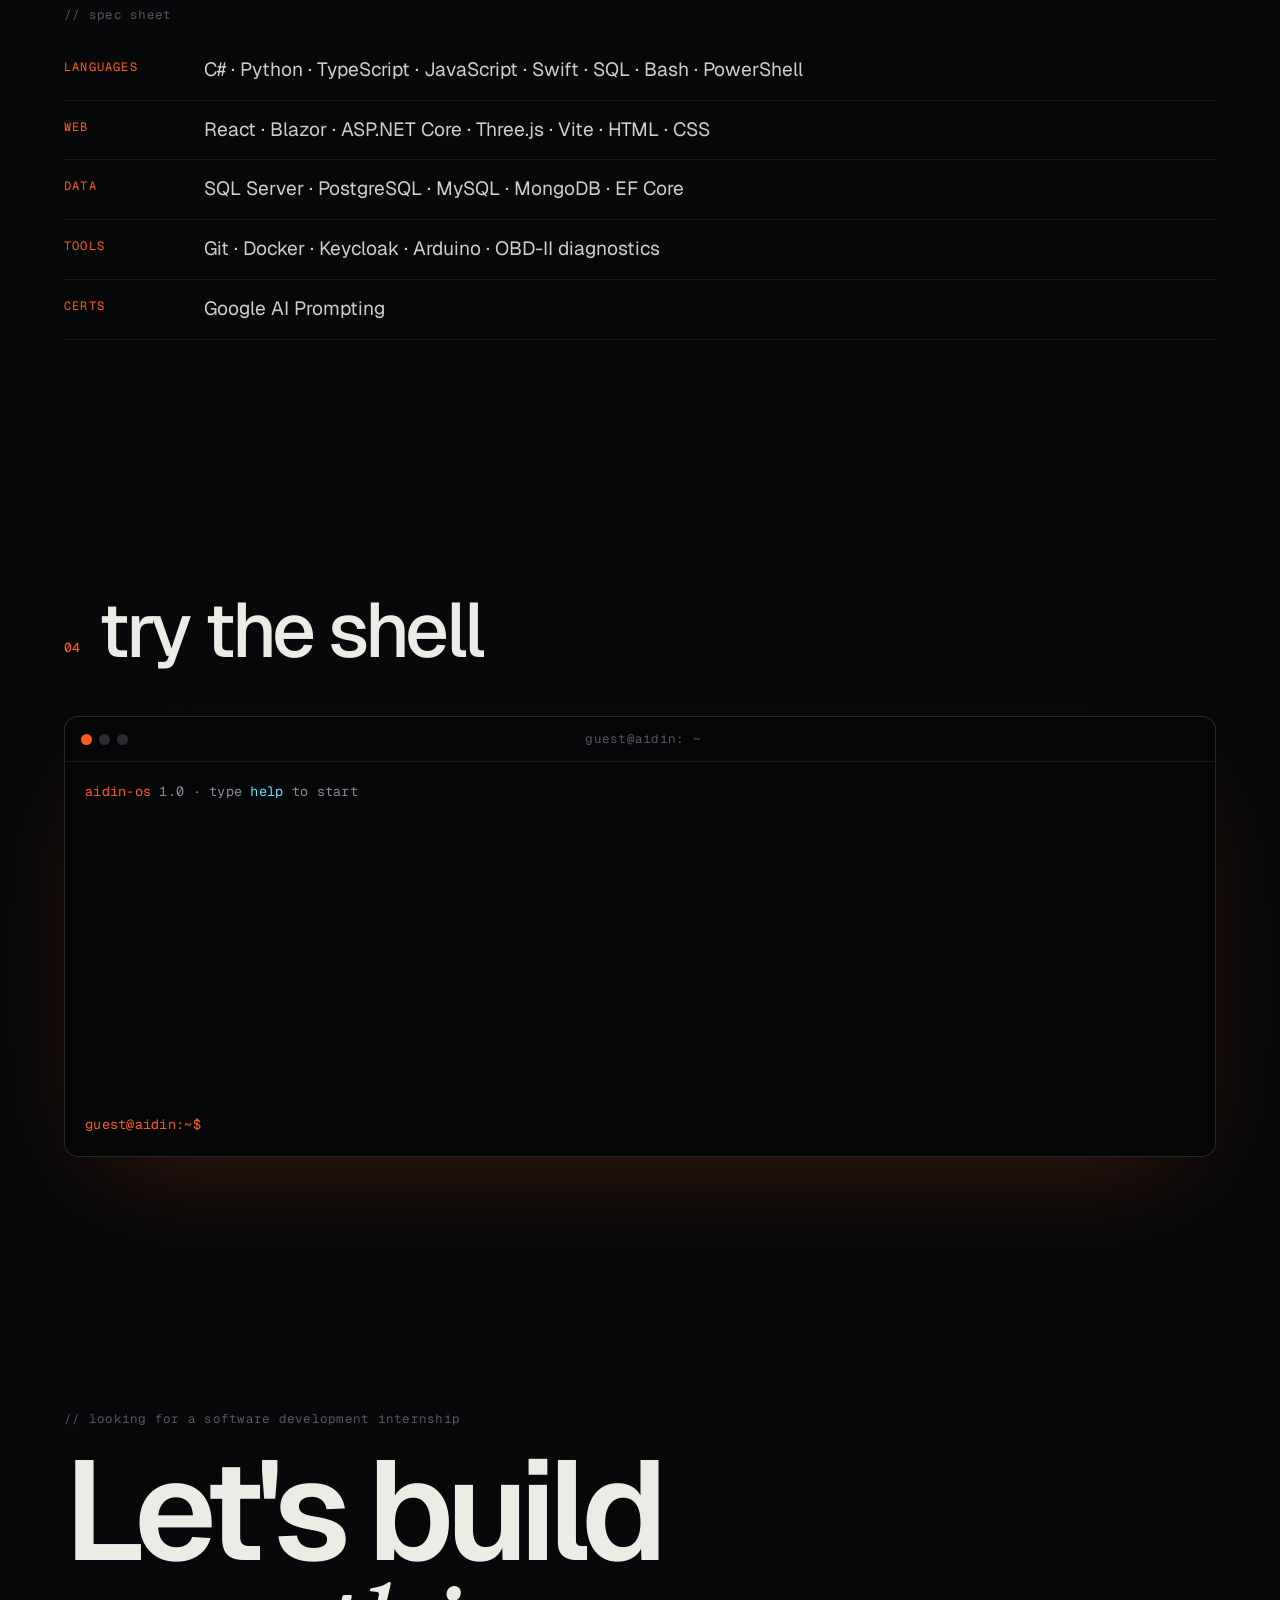
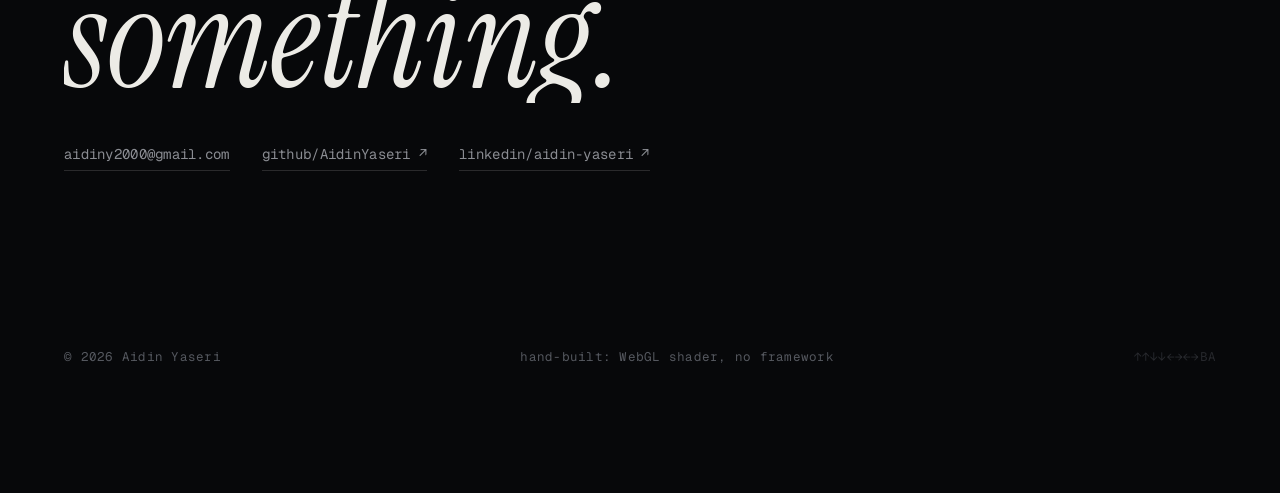
==== commit 4f9d5684: "Move projects to a dedicated project page with recommendations; feature one on home Co-Authored-By: " ====
--- a/index.html
+++ b/index.html
@@ -105,99 +105,11 @@
   <h2 class="sec-head"><span class="mono">02</span><span data-i18n="work.title">selected work</span></h2>
   <p class="sec-sub mono" data-i18n="work.sub">// don't read about my projects. play with them.</p>
 
-  <!-- sticky progress: what's explored, what's still hidden -->
   <div class="files-rail" id="files-rail" aria-label="Exploration progress"></div>
-
-  <div id="chapters"></div>
-
-  <details class="glance">
-    <summary class="mono" data-i18n="work.glance">in a hurry? all projects at a glance ↓</summary>
-  <div class="bento" id="garage">
-
-    <a class="card c-xl" href="https://github.com/AidinYaseri/The-Last-Battery-" target="_blank" rel="noopener" data-repo="The-Last-Battery-">
-      <div class="card-art art-battery" aria-hidden="true">
-        <div class="phone"><div class="phone-bat"><span></span></div><b>5%</b><small data-i18n="p.battery.tag">find your way home</small></div>
-      </div>
-      <div class="card-body">
-        <div class="card-top mono"><span>Three.js · TypeScript · Vite</span><span class="updated"></span></div>
-        <h3>The Last Battery</h3>
-        <p data-i18n="p.battery">A first-person horror game in the browser. Five levels, four endings, and a phone at 5% that every action drains. Geometry, textures, photos, voices and music are all generated procedurally at runtime — the game ships with no asset files.</p>
-        <div class="langbar" data-langs='{"TypeScript":472914,"CSS":30853,"HTML":1155}'></div>
-      </div>
-    </a>
-
-    <a class="card c-tall" href="https://github.com/AidinYaseri/TrackYourDrag" target="_blank" rel="noopener" data-repo="TrackYourDrag">
-      <div class="card-art art-tracky" aria-hidden="true">
-        <div class="gauge-read mono"><b id="tracky-t">4.82</b><small>s · 0–100 km/h</small></div>
-        <svg viewBox="0 0 200 90" class="speedline"><path d="M0 88 C 40 86, 60 60, 90 40 S 150 12, 200 8"/></svg>
-      </div>
-      <div class="card-body">
-        <div class="card-top mono"><span>Swift · SwiftUI · Core Motion</span><span class="updated"></span></div>
-        <h3>Tracky</h3>
-        <p data-i18n="p.tracky">Native iOS performance tracker. Fuses GPS, accelerometer, gyroscope and barometer to time 0–100, quarter miles and G-force, with auto-detected launch and finish.</p>
-        <div class="langbar" data-langs='{"Swift":446550,"Python":10550}'></div>
-      </div>
-    </a>
-
-    <a class="card c-wide" href="https://github.com/AidinYaseri/Team-5-Web-Programming" target="_blank" rel="noopener" data-repo="Team-5-Web-Programming">
-      <div class="card-art art-arch mono" aria-hidden="true">
-        <span>Blazor</span><i></i><span>API</span><i></i><span>Domain</span><i></i><span>EF Core</span><i></i><span>SQL</span>
-      </div>
-      <div class="card-body">
-        <div class="card-top mono"><span>.NET 10 · Blazor · Keycloak</span><span class="updated"></span></div>
-        <h3>Animal Adoption</h3>
-        <p data-i18n="p.adopt">Team build with a layered ASP.NET Core API, Blazor Server client, OIDC sign-in with PKCE, EF Core on SQL Server and xUnit integration tests.</p>
-        <div class="langbar" data-langs='{"C#":451674,"HTML":49011,"CSS":11784,"JavaScript":2385}'></div>
-      </div>
-    </a>
-
-    <a class="card" href="https://github.com/AidinYaseri/Obd_project" target="_blank" rel="noopener" data-repo="Obd_project">
-      <div class="card-art art-obd mono" aria-hidden="true"><span>P0301</span><span>P0171</span><span class="ok">P0000</span></div>
-      <div class="card-body">
-        <div class="card-top mono"><span>Python · OBD-II</span><span class="updated"></span></div>
-        <h3>CarSync</h3>
-        <p data-i18n="p.obd">Plugs into a car, pulls trouble codes from the engine computer and turns raw data into plain answers. Tested on real cars, not just in class.</p>
-      </div>
-    </a>
-
-    <a class="card" href="https://github.com/AidinYaseri/Webll-Final-Finance-Tracker" target="_blank" rel="noopener" data-repo="Webll-Final-Finance-Tracker">
-      <div class="card-art art-fin" aria-hidden="true"><i style="--h:40%"></i><i style="--h:65%"></i><i style="--h:30%"></i><i style="--h:80%"></i><i style="--h:55%"></i><i style="--h:90%"></i></div>
-      <div class="card-body">
-        <div class="card-top mono"><span>TypeScript · Docker</span><span class="updated"></span></div>
-        <h3 data-i18n="p.fin.t">Finance Tracker</h3>
-        <p data-i18n="p.fin">Full-stack income and expense tracker with auth, categories, a REST API and a dashboard. Containerised.</p>
-      </div>
-    </a>
-
-    <div class="card" data-repo="campus-parking">
-      <div class="card-art art-park" aria-hidden="true"><i></i><i class="f"></i><i></i><i></i><i class="f"></i><i></i><i class="f"></i><i></i></div>
-      <div class="card-body">
-        <div class="card-top mono"><span data-i18n="p.park.tag">Hackathon · team of 4</span></div>
-        <h3 data-i18n="p.park.t">Campus Parking</h3>
-        <p data-i18n="p.park">Real-time map of free spots on campus. I did the location tracking and phone UI, then reworked it on feedback from other students at the event.</p>
-      </div>
-    </div>
-
-    <a class="card" href="https://aidinyaseri.github.io/Soccer-Score-keeper/" target="_blank" rel="noopener" data-repo="Soccer-Score-keeper">
-      <div class="card-art art-score mono" aria-hidden="true"><b>2</b><span>:</span><b>1</b></div>
-      <div class="card-body">
-        <div class="card-top mono"><span>JavaScript · API-Football</span><span class="live">live ↗</span></div>
-        <h3>Score Keeper</h3>
-        <p data-i18n="p.score">Live and past soccer scores browsable from a calendar, fed by a sports API. Designed in Figma first.</p>
-      </div>
-    </a>
-
-    <a class="card c-full" href="https://github.com/AidinYaseri/Sales_map_WPA" target="_blank" rel="noopener" data-repo="Sales_map_WPA">
-      <div class="card-art art-map" aria-hidden="true"><i style="--x:20%;--y:30%"></i><i style="--x:62%;--y:52%"></i><i style="--x:40%;--y:72%"></i><i style="--x:78%;--y:24%"></i></div>
-      <div class="card-body">
-        <div class="card-top mono"><span>JavaScript · Vite</span><span class="updated"></span></div>
-        <h3>Sales Map</h3>
-        <p data-i18n="p.map">A map-based web app for plotting and tracking sales territory.</p>
-      </div>
-    </a>
-
-  </div>
-  </details>
+  <p class="mono featured-k" data-i18n="work.feat">// featured case file · 1 of 6</p>
+  <div id="featured"></div>
+  <div id="home-recs" class="home-recs"></div>
+  <a class="mono all-link" href="project.html" data-i18n="work.all">browse all 6 case files →</a>
 </section>
 
 <!-- ============ LOG ============ -->
@@ -281,6 +193,9 @@
 </dialog>
 
 <script src="main.js" type="module"></script>
-<script src="chapters.js" type="module"></script>
+<script type="module">
+  import { mount } from './chapters.js';
+  mount({ id: 'battery', chapter: document.getElementById('featured'), rail: document.getElementById('files-rail'), recs: document.getElementById('home-recs') });
+</script>
 </body>
 </html>
--- a/chapters.css
+++ b/chapters.css
@@ -169,3 +169,81 @@
 .glance summary::-webkit-details-marker { display: none; }
 .glance summary:hover { color: var(--fg); }
 .glance[open] summary { margin-bottom: 16px; }
+
+/* ---------- recommendations (Amazon-style) ---------- */
+.recs-block { padding: 36px 0 8px; border-top: 1px solid var(--line); }
+.recs-h { margin: 0 0 18px; font: 600 22px/1.2 var(--sans); letter-spacing: -.02em; }
+.rec-art { position: relative; display: grid; place-items: center; overflow: hidden; aspect-ratio: 16 / 10; border-radius: 12px; border: 1px solid var(--line2); background: #0b0c10; }
+.rec-art b { font-size: 28px; font-weight: 600; letter-spacing: -.04em; color: var(--fg); position: relative; }
+.rec-art::before { content: ""; position: absolute; inset: 0; opacity: .9; }
+.rec-battery::before { background: radial-gradient(circle at 50% 110%, rgba(255,90,31,.5), transparent 65%); }
+.rec-battery b { color: var(--hot); }
+.rec-tracky::before { background: radial-gradient(circle at 70% 20%, rgba(94,230,255,.35), transparent 60%); }
+.rec-tracky b { color: var(--cool); }
+.rec-obd::before { background: radial-gradient(circle at 30% 30%, rgba(255,179,71,.35), transparent 60%); }
+.rec-obd b { color: var(--hot2); font-family: var(--mono); font-size: 24px; }
+.rec-adopt::before { background: radial-gradient(circle at 60% 30%, rgba(155,107,223,.4), transparent 60%); }
+.rec-fin::before { background: radial-gradient(circle at 40% 80%, rgba(62,240,138,.3), transparent 60%); }
+.rec-fin b { color: #3ef08a; }
+.rec-side::before { background: repeating-linear-gradient(45deg, rgba(255,255,255,.03) 0 10px, transparent 10px 20px), radial-gradient(circle, rgba(255,90,31,.25), transparent 60%); }
+.rec-side b { color: var(--hot); font-size: 40px; }
+
+.carousel { position: relative; }
+.car-track { display: grid; grid-auto-flow: column; grid-auto-columns: minmax(230px, 24%); gap: 14px; overflow-x: auto; scroll-snap-type: x mandatory; padding-bottom: 6px; scrollbar-width: thin; }
+.car-btn { position: absolute; top: 34%; z-index: 2; width: 38px; height: 38px; border-radius: 50%; background: rgba(13,15,19,.9); border: 1px solid var(--line2); font-size: 20px; color: var(--fg); display: grid; place-items: center; transition: border-color .2s; }
+.car-btn:hover { border-color: var(--hot); }
+.car-btn.prev { left: -14px; } .car-btn.next { right: -14px; }
+@media (max-width: 760px) { .car-track { grid-auto-columns: 78%; } .car-btn { display: none; } }
+.as-grid .car-track { grid-auto-flow: row; grid-template-columns: repeat(auto-fill, minmax(260px, 1fr)); overflow: visible; }
+.as-grid .car-btn { display: none; }
+
+.rec { scroll-snap-align: start; display: flex; flex-direction: column; gap: 10px; padding: 10px; border-radius: 16px; border: 1px solid transparent; transition: border-color .25s, background .25s, transform .35s var(--ease); }
+.rec:hover { border-color: var(--line2); background: rgba(13,15,19,.6); transform: translateY(-3px); }
+.rec-body { display: flex; flex-direction: column; gap: 4px; padding: 0 4px 4px; }
+.rec-body small { color: var(--mute); font-size: 10.5px; }
+.rec-body > b { font: 600 18px/1.2 var(--sans); letter-spacing: -.02em; }
+.rec-q { color: var(--dim); font-size: 13.5px; line-height: 1.4; display: -webkit-box; -webkit-line-clamp: 2; -webkit-box-orient: vertical; overflow: hidden; }
+.rec-foot { display: flex; justify-content: space-between; align-items: center; margin-top: 4px; font-size: 10.5px; }
+.rec-t { color: var(--mute); }
+.st { padding: 2px 8px; border-radius: 999px; border: 1px solid var(--line2); }
+.st.new { color: var(--hot); border-color: rgba(255,90,31,.45); }
+.st.done { color: var(--fg); }
+.st.sec { color: #3ef08a; border-color: rgba(62,240,138,.45); }
+
+/* "explore these together" bundle */
+.bundle { display: flex; align-items: center; gap: 14px; flex-wrap: wrap; }
+.bundle-item { width: 170px; display: flex; flex-direction: column; gap: 6px; transition: transform .3s var(--ease); }
+.bundle-item:hover { transform: translateY(-3px); }
+.bundle-item small { color: var(--mute); font-size: 10.5px; }
+.bundle-item > b { font: 600 15px var(--sans); }
+.bundle-item.this .rec-art { border-color: var(--hot); }
+.plus { font: 300 28px var(--sans); color: var(--mute); }
+.bundle-total { margin-left: auto; min-width: 220px; padding: 16px 18px; border-radius: 14px; border: 1px solid var(--line2); background: rgba(13,15,19,.7); }
+.bundle-total p { margin: 0 0 4px; color: var(--mute); font-size: 11px; }
+.bundle-total .bundle-price { font: 600 28px var(--sans); color: var(--fg); letter-spacing: -.03em; margin-bottom: 12px; }
+.bundle-go { display: block; text-align: center; padding: 11px 14px; border-radius: 999px; background: var(--hot); color: #000; font-weight: 700; font-size: 12px; }
+.bundle-go.done { background: rgba(62,240,138,.15); color: #3ef08a; }
+@media (max-width: 760px) { .bundle-item { width: calc(50% - 30px); } .plus:nth-of-type(2) { display: none; } .bundle-total { margin-left: 0; width: 100%; } }
+
+/* history */
+.hist { display: flex; gap: 12px; overflow-x: auto; padding-bottom: 6px; }
+.hist-i { flex: 0 0 130px; display: flex; flex-direction: column; gap: 6px; color: var(--dim); font-size: 12.5px; }
+.hist-i .rec-art b { font-size: 18px; }
+.hist-i:hover { color: var(--fg); }
+
+/* home page */
+.featured-k { color: var(--mute); margin: 0 0 -20px; }
+.home-recs .recs-block:first-child { margin-top: 10px; }
+.all-link { display: inline-block; margin-top: 28px; padding: 12px 18px; border-radius: 999px; border: 1px solid var(--line2); color: var(--fg); transition: border-color .2s, color .2s; }
+.all-link:hover { border-color: var(--hot); color: var(--hot); }
+
+/* project page */
+.proj-main { padding-top: 96px; }
+.crumbs { color: var(--mute); margin: 0 0 18px; }
+.crumbs a { color: var(--dim); } .crumbs a:hover { color: var(--hot); } .crumbs b { color: var(--fg); font-weight: 500; }
+.fr-chip.cur { border-color: var(--hot); color: var(--hot); }
+.catalog-head { padding: 30px 0 10px; }
+.catalog-head .ch-q { max-width: 20ch; font-size: clamp(36px, 5vw, 72px); }
+.project-page .chapter { border-top: 0; padding-top: 30px; }
+.project-page footer { padding-top: 80px; }
+.hud-nav a.on { color: var(--fg); }
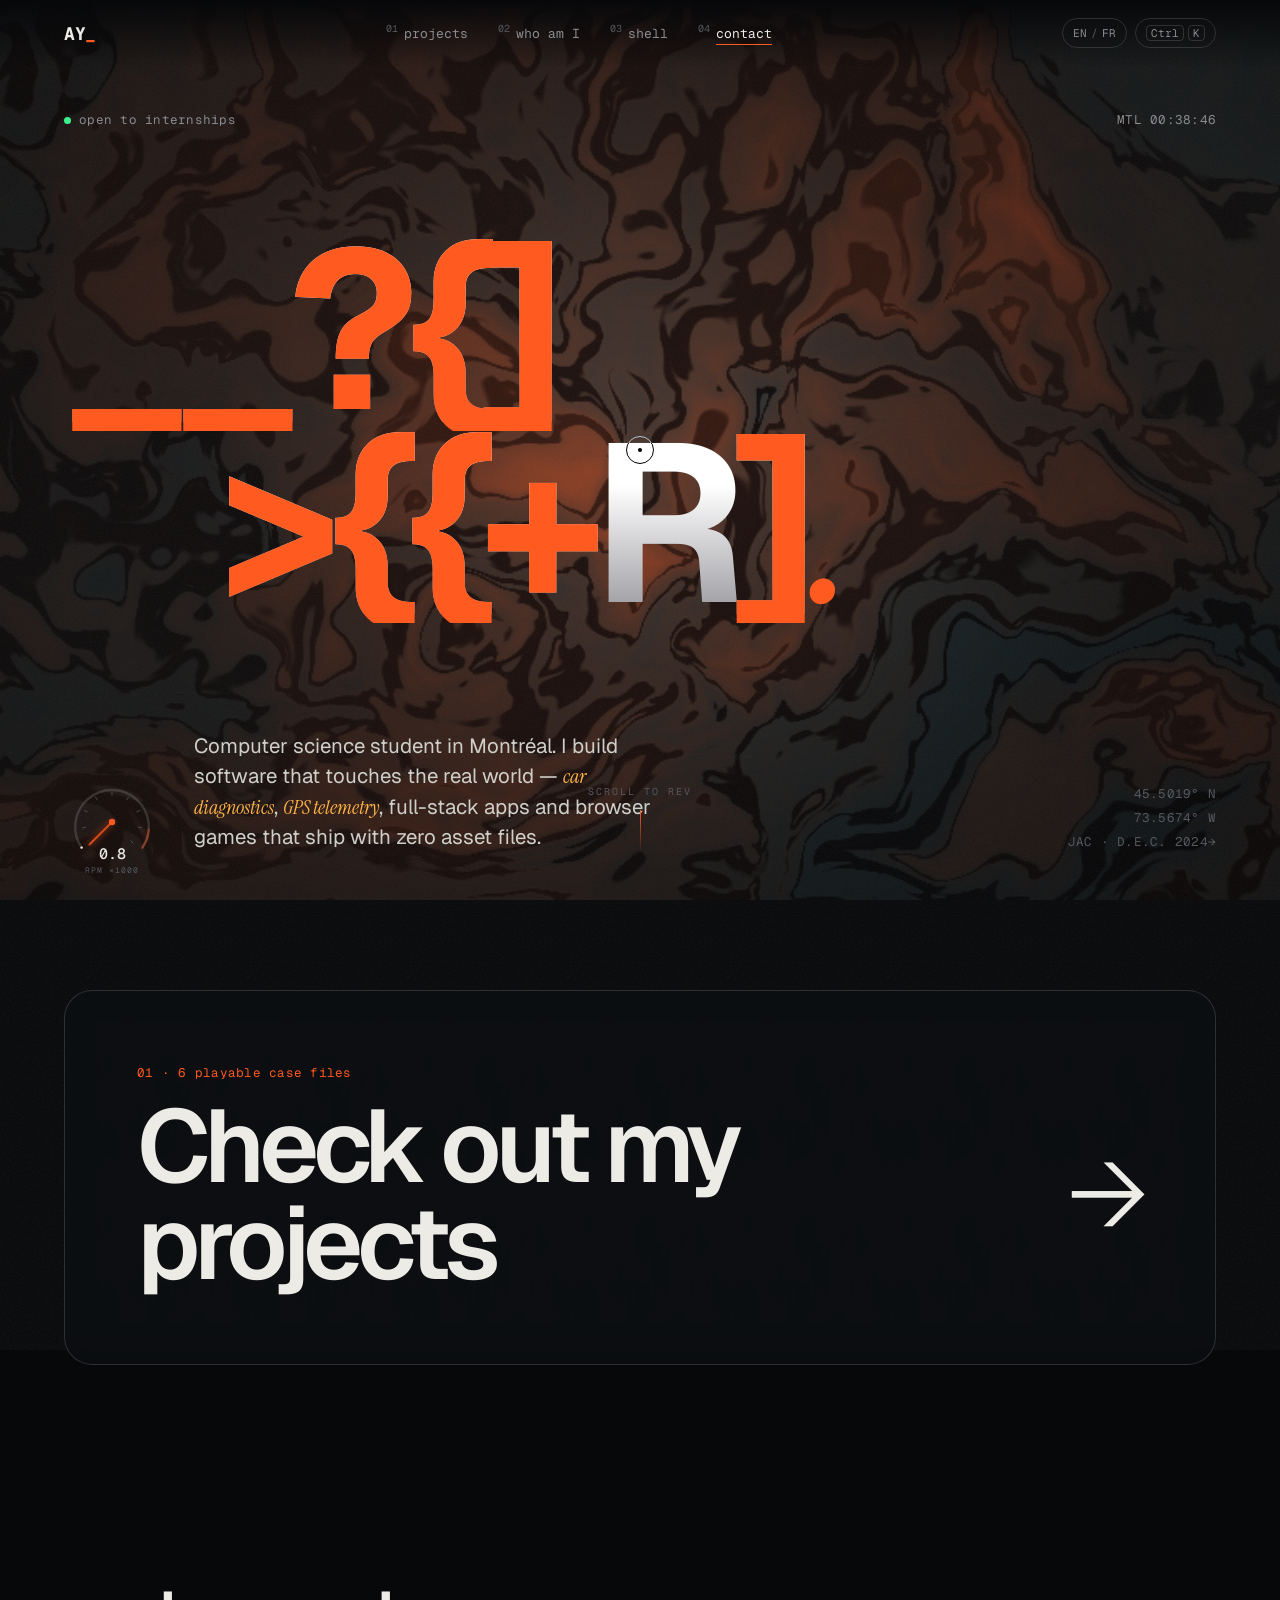
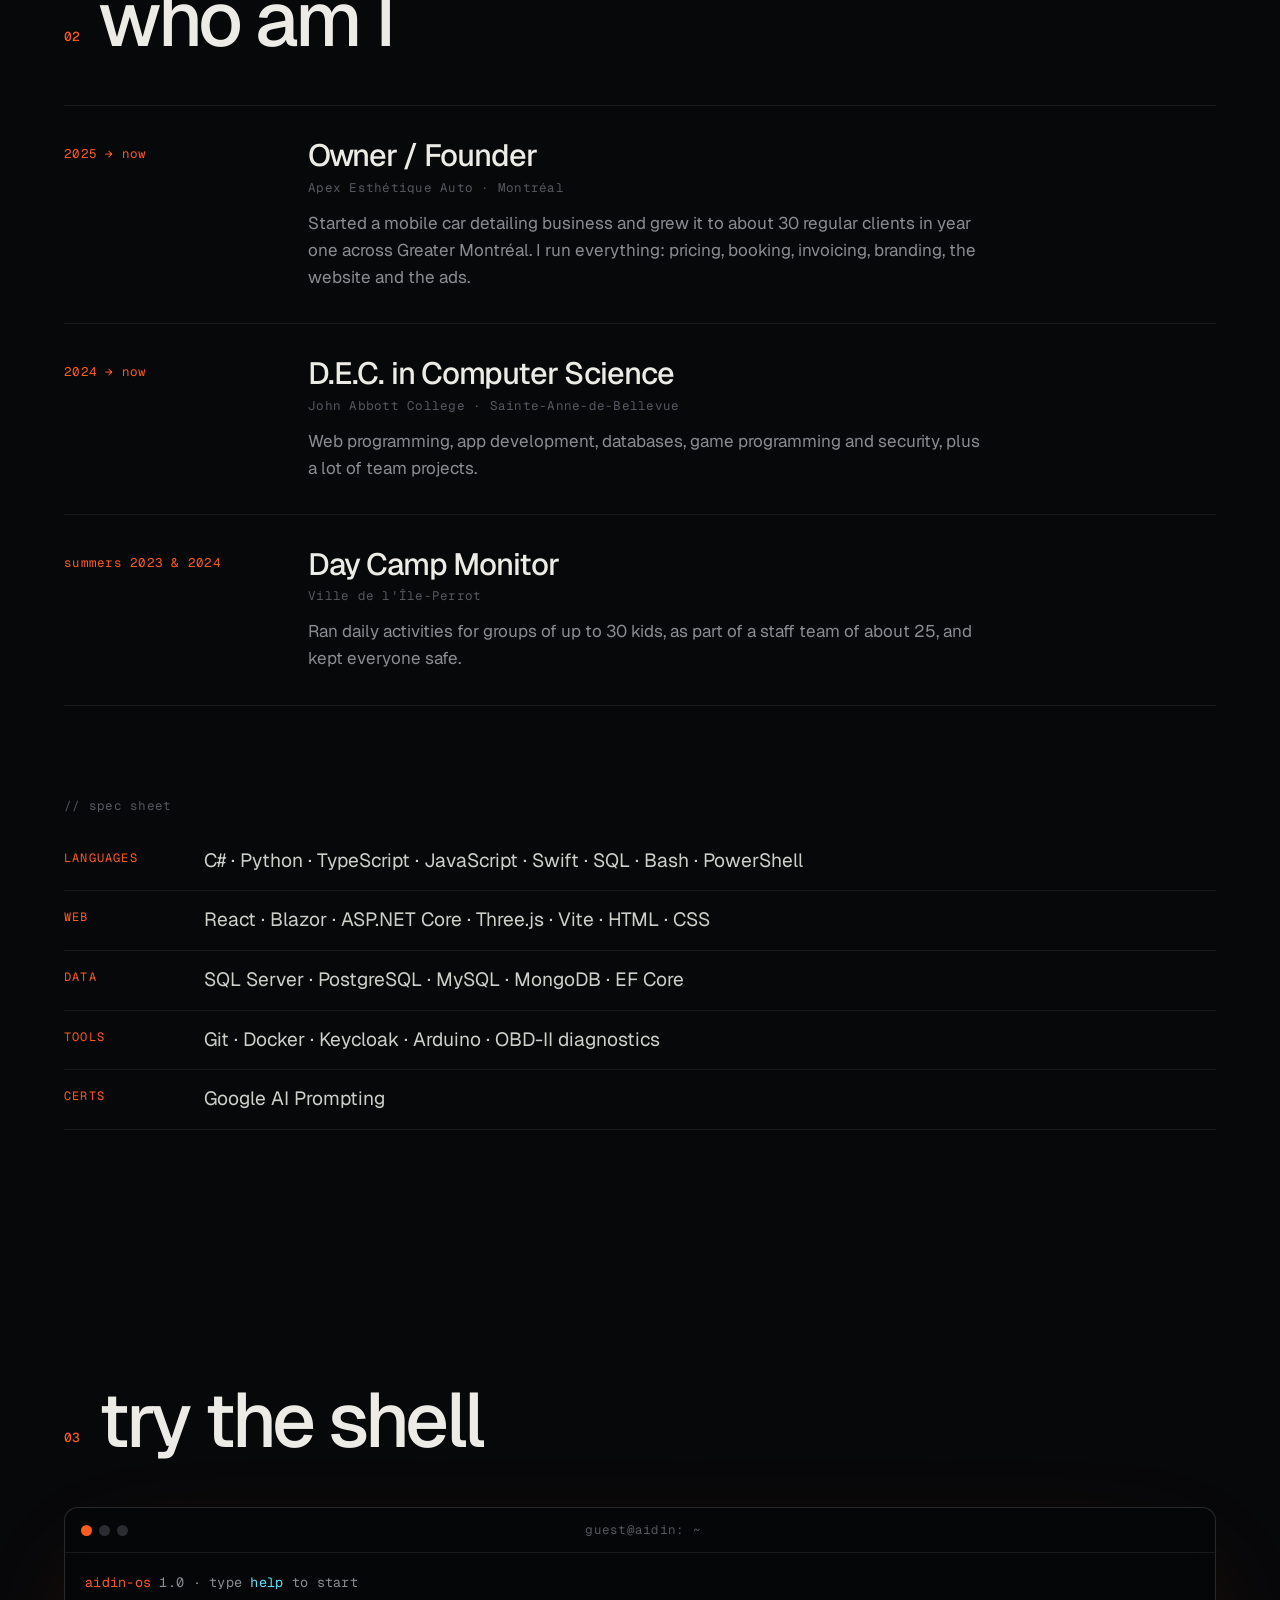
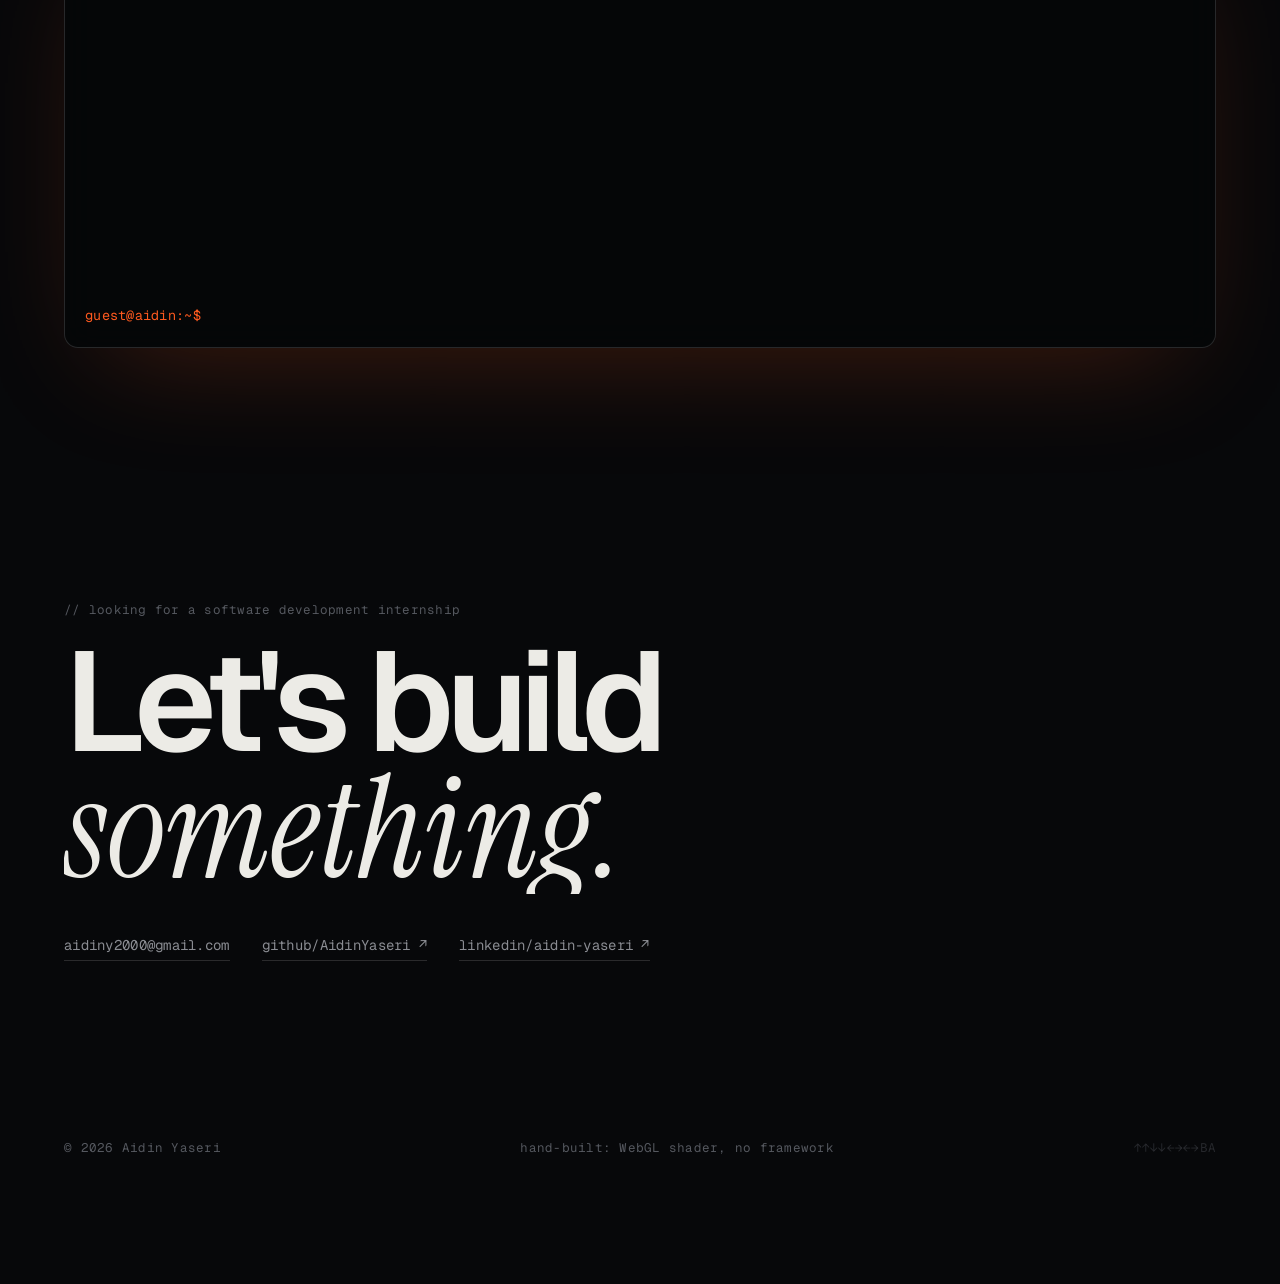
==== commit 515a7f4a: "Remove About section; home links to the projects page with one button Co-Authored-By: Claude Opus 5." ====
--- a/index.html
+++ b/index.html
@@ -11,7 +11,6 @@
 <link rel="preconnect" href="https://fonts.gstatic.com" crossorigin>
 <link href="https://fonts.googleapis.com/css2?family=Geist:wght@300..800&family=Geist+Mono:wght@400..700&family=Instrument+Serif:ital@0;1&display=swap" rel="stylesheet">
 <link rel="stylesheet" href="style.css">
-<link rel="stylesheet" href="chapters.css">
 </head>
 <body>
 
@@ -30,11 +29,10 @@
 <header class="hud">
   <a href="#top" class="hud-logo" aria-label="Home">AY<span>_</span></a>
   <nav class="hud-nav" aria-label="Sections">
-    <a href="#about"><span>01</span><i data-i18n="nav.about">about</i></a>
-    <a href="#work"><span>02</span><i data-i18n="nav.work">work</i></a>
-    <a href="#log"><span>03</span><i data-i18n="nav.log">log</i></a>
-    <a href="#shell"><span>04</span><i data-i18n="nav.shell">shell</i></a>
-    <a href="#contact"><span>05</span><i data-i18n="nav.contact">contact</i></a>
+    <a href="project.html"><span>01</span><i data-i18n="nav.work">projects</i></a>
+    <a href="#log"><span>02</span><i data-i18n="nav.log">who am I</i></a>
+    <a href="#shell"><span>03</span><i data-i18n="nav.shell">shell</i></a>
+    <a href="#contact"><span>04</span><i data-i18n="nav.contact">contact</i></a>
   </nav>
   <div class="hud-right">
     <button class="chip" id="lang" aria-label="Switch language">EN<b>/</b>FR</button>
@@ -76,45 +74,20 @@
     </div>
   </div>
 
-  <a href="#about" class="scroll-cue mono"><span data-i18n="hero.scroll">scroll to rev</span> <i></i></a>
+  <a href="#work" class="scroll-cue mono"><span data-i18n="hero.scroll">scroll to rev</span> <i></i></a>
 </section>
 
-<!-- ============ ABOUT ============ -->
-<section id="about" class="section">
-  <h2 class="sec-head"><span class="mono">01</span><span data-i18n="about.title">about</span></h2>
-
-  <div class="about-grid">
-    <p class="about-big reveal" data-i18n="about.big">I like taking an idea, hitting the hard technical wall, and getting past it until it's <em class="serif">actually useful</em>. Half my projects plug into a car.</p>
-
-    <div class="about-copy reveal">
-      <p data-i18n="about.p1">I'm doing my D.E.C. in Computer Science at John Abbott College, working across web, mobile, databases and vehicle diagnostics.</p>
-      <p data-i18n="about.p2">On the side I founded <strong>Apex Esthétique Auto</strong>, a mobile car detailing business. Pricing, booking, invoicing, branding, the website and the ads are all on me — so I'm used to real deadlines and real customers.</p>
-    </div>
-
-    <dl class="stats reveal">
-      <div><dt data-i18n="stat.repos">public repos</dt><dd><span class="count" data-to="12" id="repo-count">12</span></dd></div>
-      <div><dt data-i18n="stat.clients">regular clients, year 1</dt><dd>~<span class="count" data-to="30">30</span></dd></div>
-      <div><dt data-i18n="stat.langs">languages, fluent</dt><dd><span class="count" data-to="2">2</span><small>EN · FR</small></dd></div>
-      <div><dt data-i18n="stat.assets">asset files in my 3D game</dt><dd><span class="count" data-to="0">0</span></dd></div>
-    </dl>
-  </div>
-</section>
-
-<!-- ============ WORK ============ -->
-<section id="work" class="section">
-  <h2 class="sec-head"><span class="mono">02</span><span data-i18n="work.title">selected work</span></h2>
-  <p class="sec-sub mono" data-i18n="work.sub">// don't read about my projects. play with them.</p>
-
-  <div class="files-rail" id="files-rail" aria-label="Exploration progress"></div>
-  <p class="mono featured-k" data-i18n="work.feat">// featured case file · 1 of 6</p>
-  <div id="featured"></div>
-  <div id="home-recs" class="home-recs"></div>
-  <a class="mono all-link" href="project.html" data-i18n="work.all">browse all 6 case files →</a>
+<!-- ============ PROJECTS (own page) ============ -->
+<section id="work" class="section work-cta">
+  <a class="proj-cta" href="project.html">
+    <span class="mono pc-k" data-i18n="cta.k">01 · 6 playable case files</span>
+    <span class="pc-t"><span data-i18n="cta.t">Check out my projects</span> <b>→</b></span>
+  </a>
 </section>
 
 <!-- ============ LOG ============ -->
 <section id="log" class="section">
-  <h2 class="sec-head"><span class="mono">03</span><span data-i18n="log.title">who am I</span></h2>
+  <h2 class="sec-head"><span class="mono">02</span><span data-i18n="log.title">who am I</span></h2>
 
   <ol class="timeline">
     <li class="reveal">
@@ -157,7 +130,7 @@
 
 <!-- ============ SHELL ============ -->
 <section id="shell" class="section">
-  <h2 class="sec-head"><span class="mono">04</span><span data-i18n="shell.title">try the shell</span></h2>
+  <h2 class="sec-head"><span class="mono">03</span><span data-i18n="shell.title">try the shell</span></h2>
   <div class="term reveal" id="term">
     <div class="term-bar mono"><i></i><i></i><i></i><span>guest@aidin: ~</span></div>
     <div class="term-out mono" id="term-out" aria-live="polite"></div>
@@ -193,9 +166,5 @@
 </dialog>
 
 <script src="main.js" type="module"></script>
-<script type="module">
-  import { mount } from './chapters.js';
-  mount({ id: 'battery', chapter: document.getElementById('featured'), rail: document.getElementById('files-rail'), recs: document.getElementById('home-recs') });
-</script>
 </body>
 </html>
--- a/style.css
+++ b/style.css
@@ -358,3 +358,20 @@
   .reveal { opacity: 1 !important; translate: none !important; filter: none !important; }
   .grain { display: none; }
 }
+
+/* ---------- projects call-to-action (projects live on project.html) ---------- */
+.work-cta { padding-top: clamp(60px, 10vh, 120px); padding-bottom: clamp(60px, 10vh, 120px); }
+.proj-cta {
+  position: relative; isolation: isolate; overflow: hidden; display: flex; flex-direction: column; gap: 14px;
+  padding: clamp(32px, 6vw, 72px); border-radius: 28px; border: 1px solid var(--line2);
+  background: rgba(13,15,19,.6); backdrop-filter: blur(14px);
+  transition: border-color .35s, transform .5s var(--ease);
+}
+.proj-cta::before { content: ""; position: absolute; inset: 0; z-index: -1; background: linear-gradient(100deg, var(--hot), var(--hot2)); transform: translateX(-101%); transition: transform .7s var(--ease); }
+.proj-cta:hover { border-color: var(--hot); transform: translateY(-4px); }
+.proj-cta:hover::before { transform: translateX(0); }
+.pc-k { color: var(--hot); transition: color .4s; }
+.pc-t { display: flex; justify-content: space-between; align-items: center; gap: 24px; font: 600 clamp(40px, 8vw, 128px)/.95 var(--sans); letter-spacing: -.06em; transition: color .4s; }
+.pc-t b { font-weight: 300; transition: transform .5s var(--ease); }
+.proj-cta:hover .pc-k, .proj-cta:hover .pc-t { color: #000; }
+.proj-cta:hover .pc-t b { transform: translateX(12px); }
